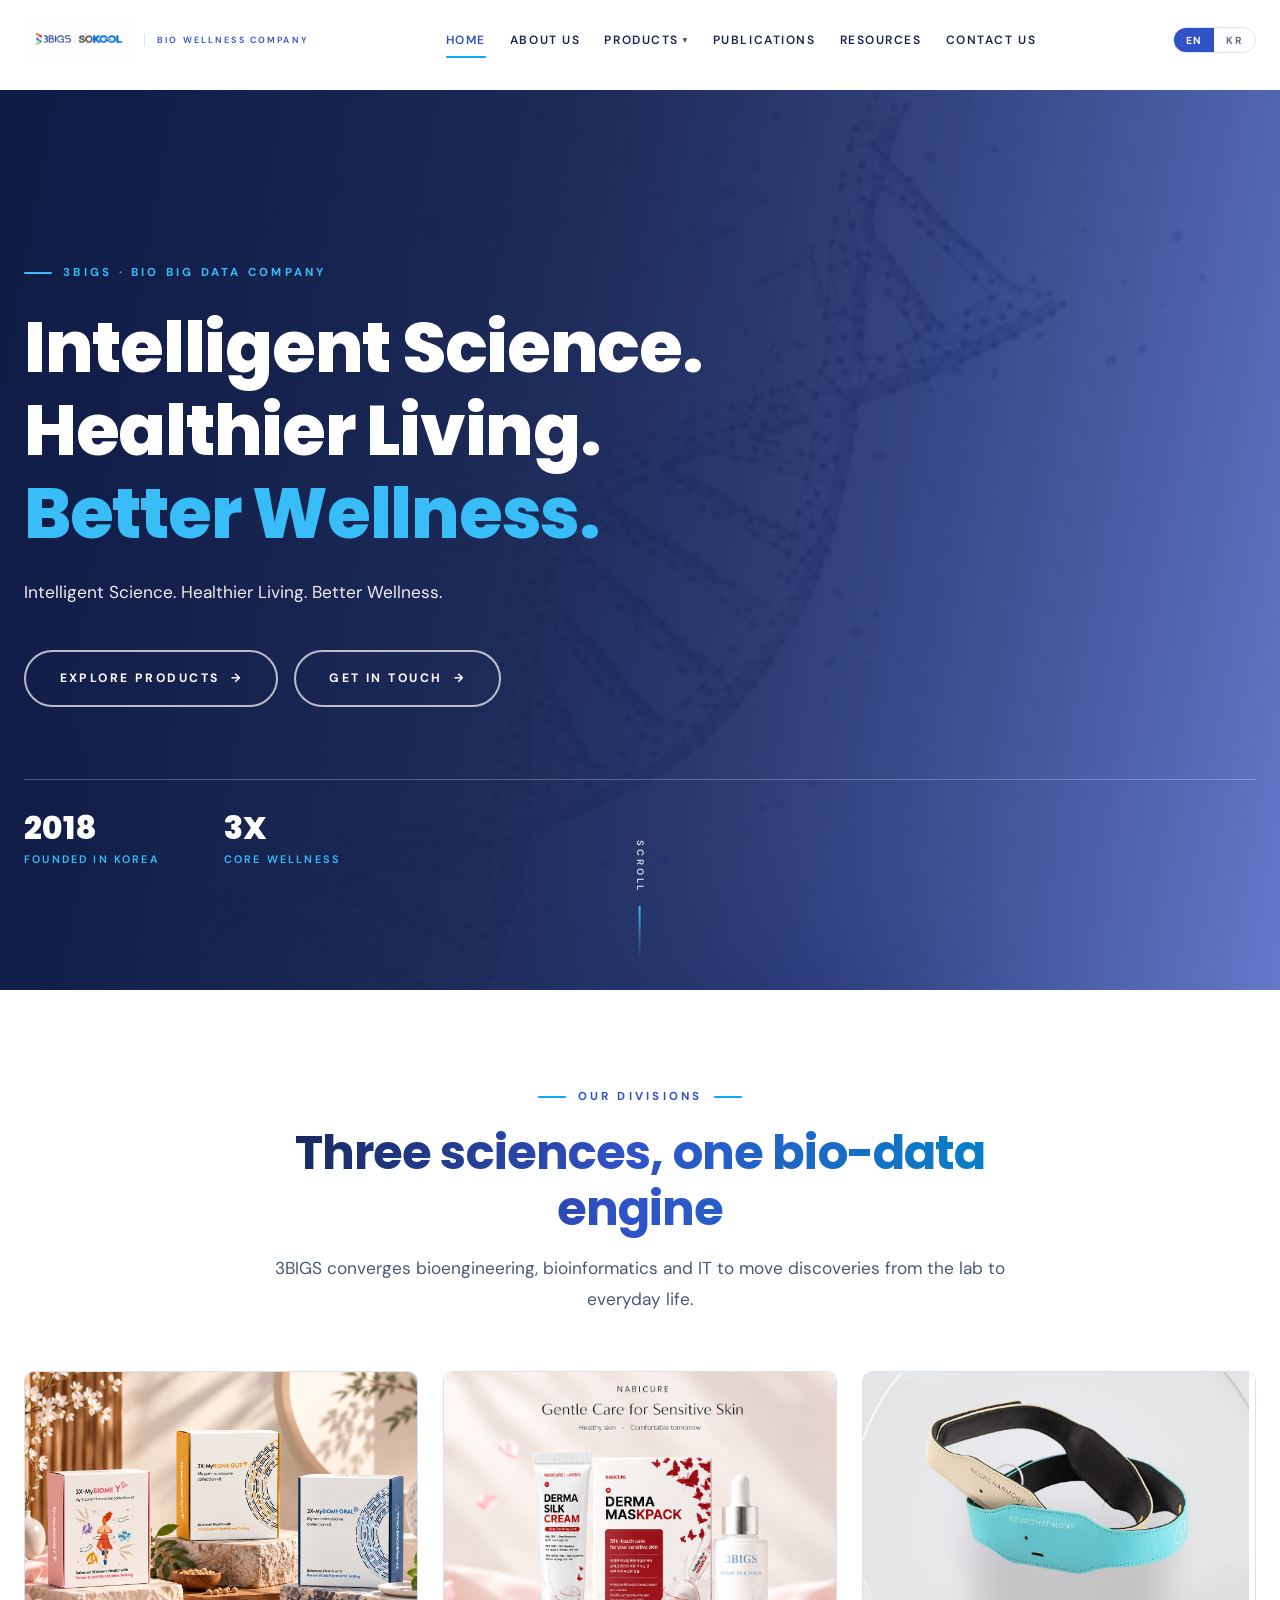
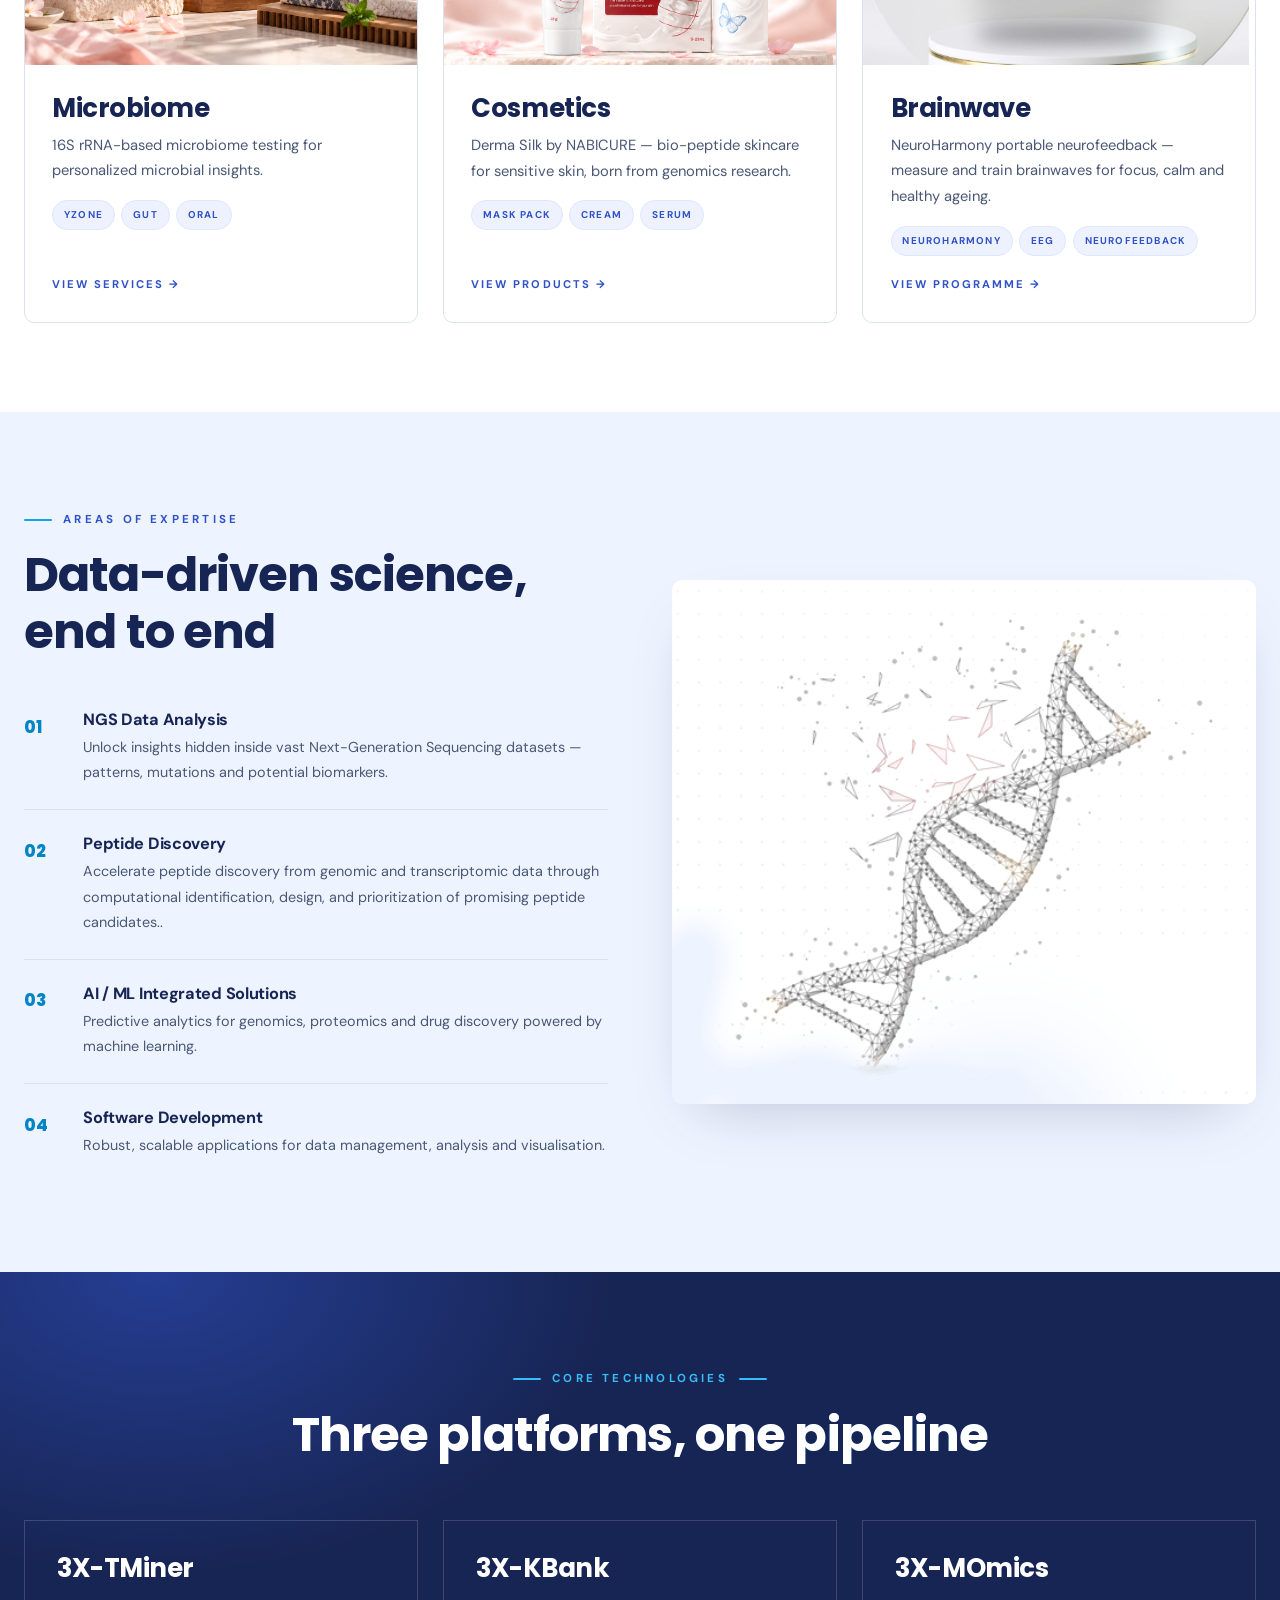
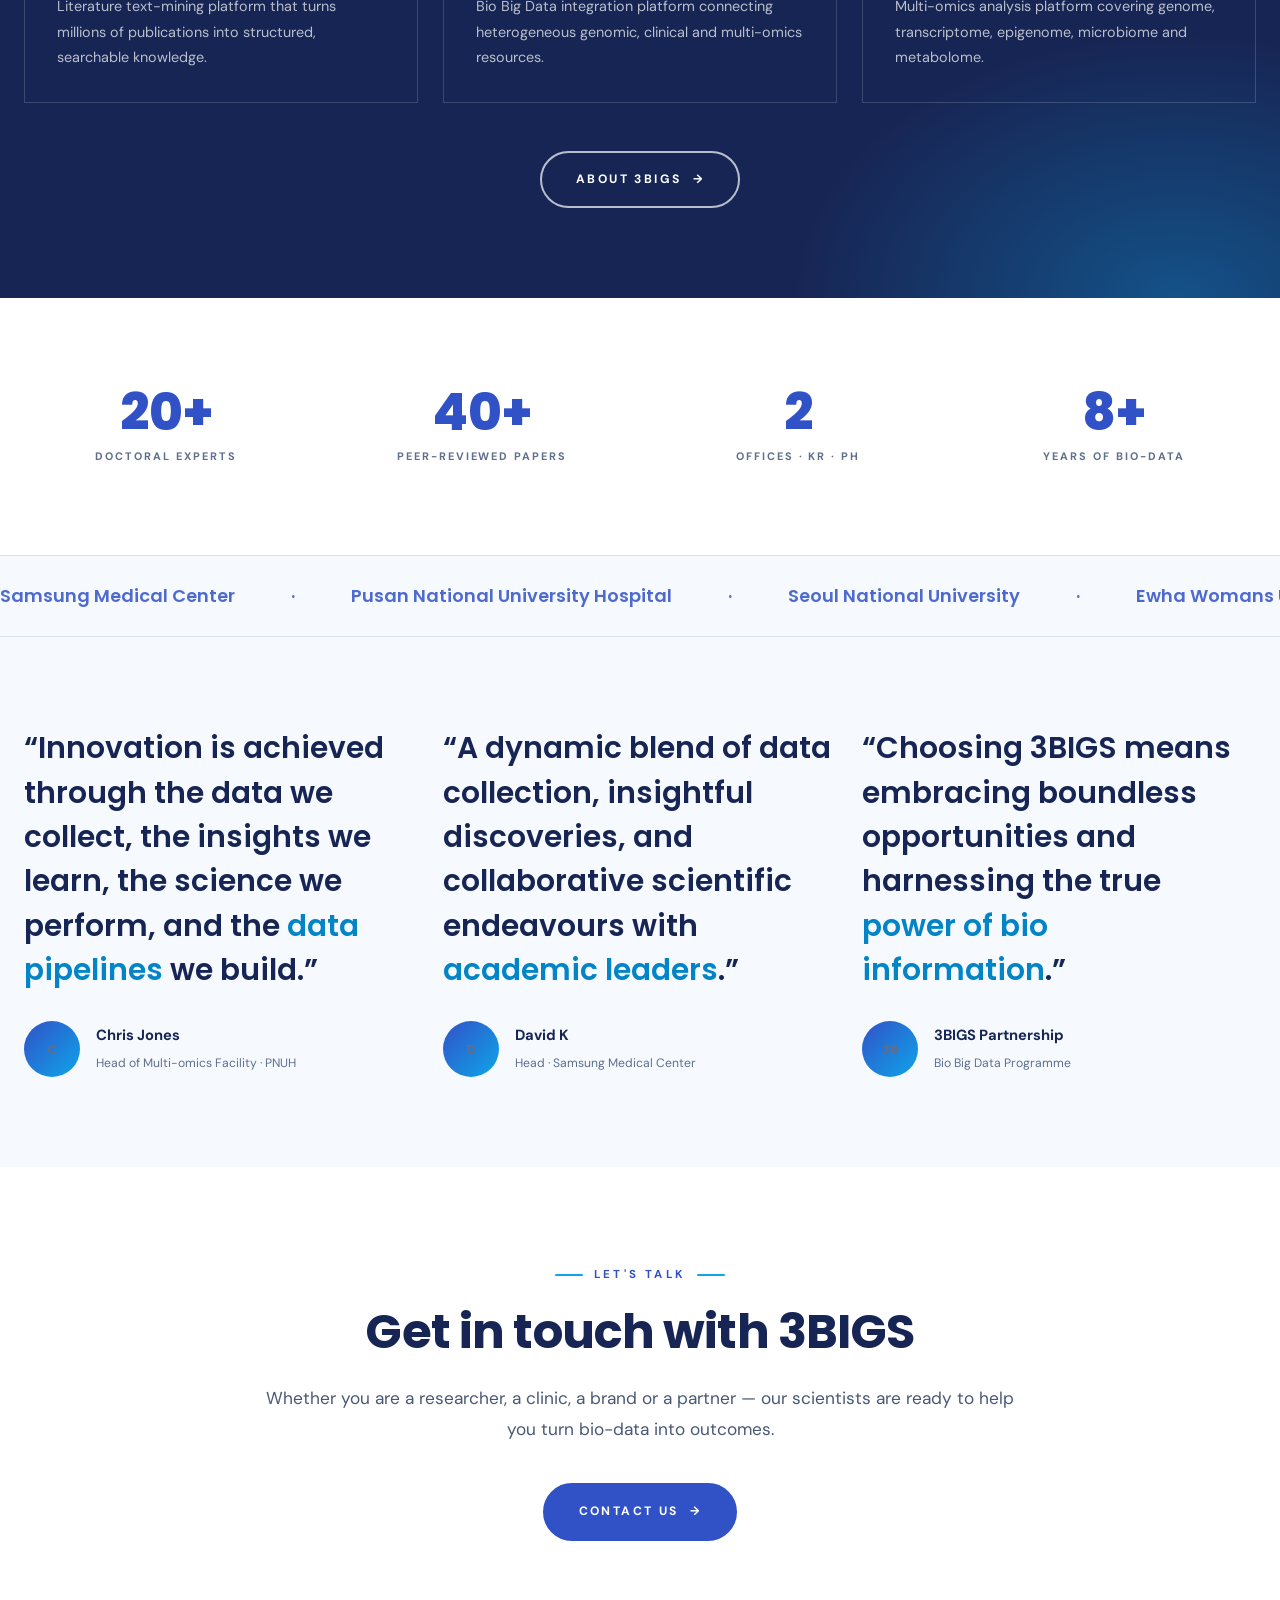
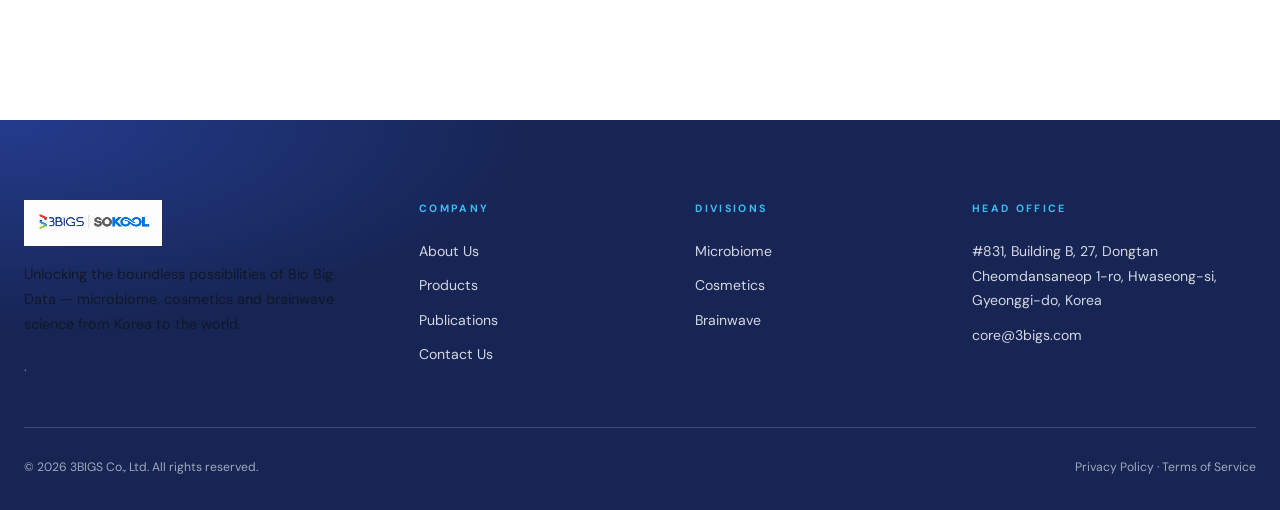
==== index.html @ 2038436e "Add files via upload" ====
<!DOCTYPE html>
<html lang="en">
<head>
<meta charset="UTF-8" />
<meta name="viewport" content="width=device-width, initial-scale=1.0" />
<title>3BIGS | Bio Wellness </title>
<meta name="description" content="3BIGS — Better Wellness." />
<style>
@import url('https://fonts.googleapis.com/css2?family=Poppins:wght@400;500;600;700;800&family=DM+Sans:wght@400;500;600;700&family=Noto+Sans+KR:wght@300;400;500;700&display=swap');

/* ============================================================
   3BIGS — bright theme
   Vivid blue / bright cyan / mint on white & ice-blue.
   Palette keeps the 3bigs.com brand hues but raises saturation,
   contrast and text weight so every tab reads clearly.
   ============================================================ */
:root{
  /* ---- core bright palette ---- */
  --blue:#3152C7;          /* primary vivid blue */
  --blue-2:#2440A8;        /* hover / pressed */
  --blue-3:#4C6FE8;        /* light blue */
  --cyan:#0EA5E9;          /* bright cyan accent (graphics, dark bg) */
  --cyan-2:#38BDF8;        /* light cyan (text on dark navy) */
  --cyan-text:#0284C7;     /* darker cyan for text on white (4.1:1) */
  --mint:#10B981;          /* bright mint (form CTA) */
  --mint-2:#059669;
  --navy:#172554;          /* deep navy — headings & dark bands */
  --navy-2:#0E1B45;
  --text:#111827;          /* body copy — near black, high contrast */
  --muted:#4A5875;         /* secondary copy */
  --muted-2:#5F6E8C;       /* tertiary copy (5.1:1 on white) */
  --tint:#EEF4FF;          /* light blue section */
  --tint-2:#F6FAFF;        /* lighter blue section */
  --tint-3:#E4EEFF;
  --line:#DBE2EF;
  --shadow:0 24px 60px -28px rgba(23,37,84,.28);
  --shadow-sm:0 10px 30px -18px rgba(23,37,84,.30);
  --radius:10px;
  --pill:999px;

  /* ---- aliases kept so every existing inline style still resolves ---- */
  --wine:var(--blue);
  --wine-2:var(--blue-2);
  --wine-deep:var(--navy);
  --blush:var(--tint);
  --blush-2:#D8E5FF;
  --cream:#FFFFFF;
  --sand:var(--tint-2);
  --ink:var(--navy);
  --ink-2:var(--muted);
  --ink-3:var(--muted-2);
  --accent:var(--cyan);
  --accent-2:var(--cyan-2);
  --gold:var(--cyan-2);

  --sans:'DM Sans','Noto Sans KR',system-ui,-apple-system,'Segoe UI',sans-serif;
  --serif:'Poppins','Noto Sans KR',system-ui,sans-serif;
  --maxw:1240px;
}

*{margin:0;padding:0;box-sizing:border-box}
html{scroll-behavior:smooth}
body{
  font-family:var(--sans);
  background:#fff;
  color:var(--text);
  line-height:1.75;
  font-weight:400;
  font-size:16px;
  -webkit-font-smoothing:antialiased;
  overflow-x:hidden;
}
img{max-width:100%;display:block}
a{color:inherit;text-decoration:none}
button,input,select,textarea{font-family:inherit;font-size:inherit;color:inherit}
::selection{background:var(--blue);color:#fff}

/* ---------- type ---------- */
h1,h2,h3,h4{font-family:var(--serif);font-weight:700;line-height:1.18;letter-spacing:-.018em;color:var(--navy)}
h1{font-size:clamp(2.4rem,5.6vw,4.4rem)}
h2{font-size:clamp(1.85rem,3.8vw,3rem)}
h3{font-size:clamp(1.22rem,2.1vw,1.62rem)}
h4{font-size:1.06rem}
p{color:var(--text)}
.eyebrow{
  font-family:var(--sans);font-size:.72rem;font-weight:700;
  letter-spacing:.28em;text-transform:uppercase;color:var(--blue);
  display:inline-flex;align-items:center;gap:.7rem;
}
.eyebrow::before{content:"";width:28px;height:2px;border-radius:2px;background:var(--cyan)}
.eyebrow.center::after{content:"";width:28px;height:2px;border-radius:2px;background:var(--cyan)}
.kr{font-family:var(--sans);font-weight:400;letter-spacing:.1em}
.lead{font-size:1.08rem;color:var(--muted);max-width:64ch;line-height:1.8}
.muted{color:var(--muted-2);font-size:.86rem}

/* ---------- layout ---------- */
.wrap{width:min(100% - 3rem,var(--maxw));margin-inline:auto}
section{padding:clamp(4rem,7vw,7rem) 0}
.section-head{max-width:760px;margin-bottom:3.5rem}
.section-head.center{margin-inline:auto;text-align:center}
.section-head h2{margin:1.1rem 0 .9rem}
.grid{display:grid;gap:1.6rem}
.g-2{grid-template-columns:repeat(2,1fr)}
.g-3{grid-template-columns:repeat(3,1fr)}
.g-4{grid-template-columns:repeat(4,1fr)}
.tint{background:var(--tint)}
.tint-2{background:var(--tint-2)}
.dark{background:var(--navy);color:#fff;position:relative;overflow:hidden}
.dark::before{
  content:"";position:absolute;inset:0;pointer-events:none;
  background:
    radial-gradient(60% 80% at 12% 0%,rgba(49,82,199,.55),transparent 60%),
    radial-gradient(50% 70% at 92% 100%,rgba(14,165,233,.35),transparent 60%);
}
.dark > .wrap{position:relative;z-index:1}
.dark h2,.dark h3,.dark h4{color:#fff}
.dark .eyebrow{color:var(--cyan-2)}
.dark .eyebrow::before,.dark .eyebrow::after{background:var(--cyan-2)}
.dark .lead{color:rgba(255,255,255,.86)}
.dark p{color:rgba(255,255,255,.86)}

/* ---------- buttons ---------- */
.btn{
  display:inline-flex;align-items:center;gap:.7rem;
  padding:1rem 2.1rem;border:2px solid var(--blue);background:#fff;
  color:var(--blue);font-size:.76rem;letter-spacing:.2em;text-transform:uppercase;
  font-weight:700;cursor:pointer;transition:.28s ease;border-radius:var(--pill);
}
.btn:hover{background:var(--blue);color:#fff;transform:translateY(-2px);box-shadow:0 14px 30px -14px rgba(49,82,199,.6)}
.btn.solid{background:var(--blue);color:#fff}
.btn.solid:hover{background:var(--blue-2);border-color:var(--blue-2)}
.btn.ghost{border-color:rgba(255,255,255,.7);background:transparent;color:#fff}
.btn.ghost:hover{background:#fff;color:var(--blue);border-color:#fff}
.btn-ghost{border-color:var(--line);background:#fff;color:var(--blue)}
.btn-ghost:hover{background:var(--tint);border-color:var(--blue);color:var(--blue)}
.btn .arw{transition:transform .28s}
.btn:hover .arw{transform:translateX(4px)}

/* ---------- header ---------- */
header{
  position:fixed;inset:0 0 auto 0;z-index:900;
  background:rgba(255,255,255,.9);backdrop-filter:blur(14px);
  border-bottom:1px solid transparent;transition:.35s;
}
header.scrolled{background:rgba(255,255,255,.98);border-bottom-color:var(--line);box-shadow:0 12px 30px -24px rgba(23,37,84,.45)}
.nav{display:flex;align-items:center;justify-content:space-between;height:80px;gap:1.5rem}
.brand{display:flex;align-items:center;gap:.75rem}
.brand img{height:36px;width:auto;display:block}
.brand .brand-txt{
  font-family:var(--sans);font-size:.56rem;font-weight:600;letter-spacing:.24em;
  text-transform:uppercase;color:var(--blue);border-left:1px solid var(--line);
  padding-left:.75rem;line-height:1.35;
}
.brand .mark,.brand small{display:none}
nav.links{display:flex;align-items:center;gap:1.5rem}
nav.links a{
  font-size:.75rem;font-weight:600;letter-spacing:.13em;text-transform:uppercase;
  color:var(--navy);padding:.45rem 0;position:relative;white-space:nowrap;transition:color .25s;
}
nav.links a::after{content:"";position:absolute;left:0;right:100%;bottom:0;height:2px;border-radius:2px;background:var(--cyan);transition:right .3s}
nav.links a:hover,nav.links a.active{color:var(--blue)}
nav.links a:hover::after,nav.links a.active::after{right:0}
.nav-tools{display:flex;align-items:center;gap:1rem}
.lang{display:flex;border:1px solid var(--line);border-radius:var(--pill);overflow:hidden;background:#fff}
.lang button{
  border:0;background:transparent;padding:.34rem .74rem;font-size:.64rem;font-weight:700;
  letter-spacing:.14em;cursor:pointer;color:var(--muted-2);transition:.25s;
}
.lang button.on{background:var(--blue);color:#fff}
.burger{display:none;width:44px;height:44px;border:1px solid var(--line);background:#fff;cursor:pointer;position:relative;border-radius:50%}
.burger span{position:absolute;left:11px;right:11px;height:2px;border-radius:2px;background:var(--blue);transition:.3s}
.burger span:nth-child(1){top:16px}
.burger span:nth-child(2){top:21px}
.burger span:nth-child(3){top:26px}
.burger.open span:nth-child(1){transform:translateY(5px) rotate(45deg)}
.burger.open span:nth-child(2){opacity:0}
.burger.open span:nth-child(3){transform:translateY(-5px) rotate(-45deg)}

/* ---------- pages ---------- */
.page{display:none}
.page.active{display:block;animation:pageIn .5s ease both}
@keyframes pageIn{from{opacity:0;transform:translateY(14px)}to{opacity:1;transform:none}}

/* ---------- hero ---------- */
.hero{position:relative;min-height:100svh;display:flex;align-items:center;padding:9rem 0 6rem;overflow:hidden;background:var(--navy)}
.hero-bg{position:absolute;inset:0}
.hero-bg img{width:100%;height:100%;object-fit:cover;object-position:50% 45%;opacity:.75;transform:scale(1.04)}
.hero-bg::after{
  content:"";position:absolute;inset:0;
  background:linear-gradient(100deg,rgba(14,27,69,.95) 0%,rgba(23,37,84,.82) 40%,rgba(49,82,199,.42) 100%);
}
.hero .wrap{position:relative;z-index:2;color:#fff}
.hero h1{max-width:16ch;margin:1.4rem 0;color:#fff;font-weight:800}
.hero h1 em{font-style:normal;color:var(--cyan-2)}
.hero .lead{color:rgba(255,255,255,.92);max-width:56ch}
.hero .eyebrow{color:var(--cyan-2)}
.hero .eyebrow::before{background:var(--cyan-2)}
.hero-cta{display:flex;flex-wrap:wrap;gap:1rem;margin-top:2.6rem}
.hero-meta{
  position:relative;z-index:2;margin-top:4.5rem;display:flex;flex-wrap:wrap;gap:2.5rem 4rem;
  border-top:1px solid rgba(255,255,255,.25);padding-top:2rem;color:#fff;
}
.hero-meta div b{display:block;font-family:var(--serif);font-size:2rem;font-weight:800;line-height:1;color:#fff}
.hero-meta div span{font-size:.68rem;font-weight:600;letter-spacing:.2em;text-transform:uppercase;color:var(--cyan-2)}
.scroll-hint{
  position:absolute;bottom:2rem;left:50%;transform:translateX(-50%);z-index:2;
  font-size:.6rem;font-weight:700;letter-spacing:.3em;color:rgba(255,255,255,.75);text-transform:uppercase;
  writing-mode:vertical-rl;display:flex;align-items:center;gap:.8rem;
}
.scroll-hint::after{content:"";width:2px;height:52px;border-radius:2px;background:linear-gradient(var(--cyan-2),transparent);animation:sh 2.2s infinite}
@keyframes sh{0%,100%{opacity:.3}50%{opacity:1}}
.page-hero{
  position:relative;padding:11rem 0 4.5rem;
  background:linear-gradient(135deg,var(--tint) 0%,#fff 100%);
  border-bottom:1px solid var(--line);overflow:hidden;
}
.page-hero::after{
  content:"";position:absolute;right:-90px;top:-70px;width:380px;height:380px;border-radius:50%;
  border:2px solid var(--tint-3);
}
.page-hero .lead{margin-top:1.2rem}
.crumb{font-size:.66rem;font-weight:600;letter-spacing:.2em;text-transform:uppercase;color:var(--muted-2);margin-top:1.6rem}
.crumb a:hover{color:var(--blue)}

/* ---------- cards ---------- */
.card{
  background:#fff;border:1px solid var(--line);border-radius:var(--radius);
  overflow:hidden;transition:.35s ease;display:flex;flex-direction:column;
}
.card:hover{transform:translateY(-6px);box-shadow:var(--shadow);border-color:var(--blue-3)}
.card .thumb{aspect-ratio:4/3;overflow:hidden;background:var(--tint-2)}
.card .thumb img{width:100%;height:100%;object-fit:cover;transition:transform .7s}
.card:hover .thumb img{transform:scale(1.05)}
.card .body{padding:1.7rem;flex:1;display:flex;flex-direction:column}
.card h3{margin-bottom:.6rem;color:var(--navy)}
.card p{font-size:.92rem;color:var(--muted)}
.card .more{margin-top:auto;padding-top:1.2rem;font-size:.7rem;font-weight:700;letter-spacing:.18em;text-transform:uppercase;color:var(--blue)}
.tags{display:flex;flex-wrap:wrap;gap:.4rem;margin-top:1rem}
.tag{
  font-size:.62rem;font-weight:700;letter-spacing:.12em;text-transform:uppercase;
  color:var(--blue);background:#EEF2FF;padding:.32rem .68rem;border-radius:var(--pill);
  border:1px solid #DFE6FF;
}

/* ---------- feature list ---------- */
.feat{display:flex;gap:1.1rem;padding:1.5rem 0;border-bottom:1px solid var(--line)}
.feat:last-child{border-bottom:0}
.feat .n{font-family:var(--serif);font-weight:800;font-size:1.05rem;color:var(--cyan-text);min-width:2.6rem;padding-top:.15rem}
.feat h4{font-size:1.02rem;margin-bottom:.35rem;font-family:var(--sans);font-weight:700;color:var(--navy)}
.feat p{font-size:.9rem;color:var(--muted)}
.dark .feat{border-color:rgba(255,255,255,.2)}
.dark .feat .n{color:var(--cyan-2)}
.dark .feat p{color:rgba(255,255,255,.86)}

/* ---------- split ---------- */
.split{display:grid;grid-template-columns:1fr 1fr;gap:clamp(2rem,5vw,4.5rem);align-items:center}
.split.rev .s-media{order:2}
.s-media{position:relative}
.s-media img{width:100%;border-radius:var(--radius);box-shadow:var(--shadow)}
.s-media::before{content:"";position:absolute;inset:18px -18px -18px 18px;border:2px solid var(--tint-3);border-radius:var(--radius);z-index:-1}

/* ---------- specs / table ---------- */
.spec{width:100%;border-collapse:collapse;font-size:.9rem}
.spec th,.spec td{text-align:left;padding:.95rem 1.1rem;border-bottom:1px solid var(--line)}
.spec th{
  font-weight:700;color:var(--blue);width:34%;background:var(--tint);
  font-size:.72rem;letter-spacing:.1em;text-transform:uppercase;
}
.spec td{color:var(--text)}
.spec tr:last-child td,.spec tr:last-child th{border-bottom:0}

/* ---------- process ---------- */
.steps{counter-reset:s;display:grid;gap:1.4rem}
.step{background:#fff;border:1px solid var(--line);padding:1.6rem;position:relative;border-radius:var(--radius)}
.step::before{
  counter-increment:s;content:"0" counter(s);
  font-family:var(--serif);font-weight:800;font-size:1.5rem;color:var(--cyan-text);display:block;margin-bottom:.5rem;
}
.step h3,.step h4{font-size:1rem;font-weight:700;margin-bottom:.35rem;color:var(--navy)}
.step p{font-size:.88rem;color:var(--muted)}

/* ---------- accordion ---------- */
.acc{border-top:1px solid var(--line)}
.acc details{border-bottom:1px solid var(--line)}
.acc summary{
  list-style:none;cursor:pointer;padding:1.25rem .2rem;display:flex;justify-content:space-between;
  align-items:center;gap:1rem;font-size:.96rem;font-weight:600;color:var(--navy);transition:.25s;
}
.acc summary::-webkit-details-marker{display:none}
.acc summary:hover{color:var(--blue)}
.acc summary::after{content:"+";font-family:var(--serif);font-size:1.5rem;font-weight:700;color:var(--cyan-text);transition:.25s}
.acc details[open] summary::after{content:"–"}
.acc .acc-body{padding:0 .2rem 1.4rem;font-size:.91rem;color:var(--muted);max-width:78ch}

/* ---------- filter tabs ---------- */
.filters{display:flex;flex-wrap:wrap;gap:.6rem;margin-bottom:2.5rem}
.filters button{
  border:1px solid var(--line);background:#fff;padding:.55rem 1.25rem;border-radius:var(--pill);
  font-size:.68rem;font-weight:700;letter-spacing:.14em;text-transform:uppercase;cursor:pointer;
  transition:.25s;color:var(--muted);
}
.filters button:hover{border-color:var(--blue);color:var(--blue);background:var(--tint)}
.filters button.on{background:var(--blue);border-color:var(--blue);color:#fff}
.hide{display:none !important}

/* ---------- publications ---------- */
.pub{border-top:1px solid var(--line);padding:1.8rem 0;display:grid;grid-template-columns:200px 1fr;gap:2rem;transition:.25s}
.pub:last-child{border-bottom:1px solid var(--line)}
.pub:hover{background:var(--tint-2)}
.pub .jp{font-size:.72rem;font-weight:700;letter-spacing:.12em;text-transform:uppercase;color:var(--blue)}
.pub .jp span{display:block;color:var(--muted-2);letter-spacing:.04em;margin-top:.4rem;font-weight:500;text-transform:none}
.pub h4{font-family:var(--serif);font-weight:600;font-size:1.2rem;line-height:1.45;margin-bottom:.5rem;color:var(--navy)}
.pub .au{font-size:.86rem;color:var(--muted)}
.pub .doi{font-size:.74rem;color:var(--muted-2);margin-top:.5rem;letter-spacing:.02em}
.pub-list{display:block}
#pub-list .pub[hidden]{display:none !important}
.pub-panel[hidden]{display:none}
.patent-link{
  display:inline-flex;align-items:center;gap:.35rem;margin-top:.35rem;
  color:var(--blue);font-size:.8rem;font-weight:700;text-decoration:none;
}
.patent-link:hover{text-decoration:underline;color:var(--blue-2)}
.pub-empty{
  padding:3rem 1rem;text-align:center;color:var(--muted-2);
  border-bottom:1px solid var(--line);font-size:.95rem;
}
.pub-count{
  display:inline-flex;align-items:center;justify-content:center;
  min-width:1.5rem;height:1.5rem;margin-left:.4rem;padding:0 .4rem;
  border-radius:var(--pill);background:#EEF2FF;color:var(--blue);
  font-size:.7rem;font-weight:700;vertical-align:middle;
}

/* ---------- contact ---------- */
.form{display:grid;gap:1.1rem}
.field{display:grid;gap:.4rem}
.field label{font-size:.68rem;font-weight:700;letter-spacing:.16em;text-transform:uppercase;color:var(--muted)}
.field input,.field select,.field textarea{
  border:1px solid var(--line);background:#fff;padding:.9rem 1rem;border-radius:8px;
  font-size:.94rem;transition:.22s;width:100%;color:var(--text);
}
.field input::placeholder,.field textarea::placeholder{color:#9AA6BC}
.field input:focus,.field select:focus,.field textarea:focus{
  outline:0;border-color:var(--mint);box-shadow:0 0 0 4px rgba(16,185,129,.16);
}
.field textarea{min-height:150px;resize:vertical}
.field.err input,.field.err textarea,.field.err select{border-color:#DC2626;background:#FEF2F2}
.msg{font-size:.8rem;font-weight:600;color:#DC2626;display:none}
.field.err .msg{display:block}
.note{
  font-size:.88rem;padding:1.05rem 1.15rem;border:1px solid #A7F3D0;background:#ECFDF5;
  border-radius:8px;display:none;color:#065F46;font-weight:500;
}
.note.show{display:block}
#contactForm .btn.solid{background:var(--mint);border-color:var(--mint)}
#contactForm .btn.solid:hover{background:var(--mint-2);border-color:var(--mint-2)}
.office{border:1px solid var(--line);background:#fff;padding:1.8rem;border-radius:var(--radius);transition:.3s}
.office:hover{box-shadow:var(--shadow);transform:translateY(-4px);border-color:var(--blue-3)}
.office h4{font-family:var(--serif);font-weight:700;font-size:1.3rem;margin-bottom:.2rem;color:var(--navy)}
.office .co{font-size:.66rem;font-weight:700;letter-spacing:.2em;text-transform:uppercase;color:var(--blue);margin-bottom:1rem}
.office p{font-size:.9rem;color:var(--muted)}
.office a{color:var(--blue);font-weight:600;border-bottom:1px solid var(--tint-3);transition:.25s}
.office a:hover{color:var(--blue-2);border-color:var(--blue)}

/* ---------- stats ---------- */
.stats{display:grid;grid-template-columns:repeat(4,1fr);gap:2rem;text-align:center}
.stat b{
  font-family:var(--serif);font-weight:800;font-size:clamp(2.2rem,4vw,3.2rem);
  display:block;line-height:1;color:var(--blue);
}
.stat span{display:block;margin-top:.5rem;font-size:.68rem;font-weight:700;letter-spacing:.18em;text-transform:uppercase;color:var(--muted-2)}

/* ---------- marquee ---------- */
.marquee{overflow:hidden;border-top:1px solid var(--line);border-bottom:1px solid var(--line);padding:1.5rem 0;background:var(--tint-2)}
.marquee .track{display:flex;gap:3.5rem;width:max-content;animation:slide 34s linear infinite}
.marquee span{font-family:var(--serif);font-weight:600;font-size:1.12rem;color:var(--blue);white-space:nowrap;opacity:.85}
@keyframes slide{to{transform:translateX(-50%)}}

/* ---------- quote ---------- */
.quote{font-family:var(--serif);font-weight:600;font-size:clamp(1.25rem,2.4vw,1.85rem);line-height:1.5;color:var(--navy);max-width:34ch}
.quote em{color:var(--cyan-text);font-style:normal}
.avatar{
  width:56px;height:56px;border-radius:50%;background:linear-gradient(135deg,var(--blue),var(--cyan));
  display:grid;place-items:center;font-family:var(--serif);font-weight:700;color:#fff;font-size:1.15rem;
  border:0;flex:0 0 auto;
}
.person{display:flex;gap:1rem;align-items:center;margin-top:1.8rem}
.person b{display:block;font-weight:700;font-size:.92rem;color:var(--navy)}
.person span{font-size:.76rem;color:var(--muted-2)}
.dark .person b{color:#fff}
.dark .person span{color:rgba(255,255,255,.75)}

/* ---------- footer ---------- */
footer{background:var(--navy);color:rgba(255,255,255,.82);padding:5rem 0 2rem;font-size:.9rem;position:relative;overflow:hidden}
footer::before{
  content:"";position:absolute;inset:0;pointer-events:none;
  background:radial-gradient(70% 90% at 0% 0%,rgba(49,82,199,.5),transparent 60%);
}
footer .wrap{position:relative;z-index:1}
footer h5{font-size:.66rem;font-weight:700;letter-spacing:.22em;text-transform:uppercase;color:var(--cyan-2);margin-bottom:1.3rem}
footer a{transition:.25s}
footer a:hover{color:#fff}
.f-grid{display:grid;grid-template-columns:1.5fr 1fr 1fr 1.2fr;gap:2.5rem;padding-bottom:3rem;border-bottom:1px solid rgba(255,255,255,.18)}
.f-brand{margin-bottom:1rem}
.f-brand img{height:46px;width:auto;display:block}
.f-list{display:grid;gap:.6rem;font-size:.88rem}
.f-bottom{display:flex;justify-content:space-between;gap:1rem;flex-wrap:wrap;padding-top:1.8rem;font-size:.76rem;color:rgba(255,255,255,.6)}
.up{
  position:fixed;right:1.5rem;bottom:1.5rem;width:48px;height:48px;border-radius:50%;
  border:0;background:var(--blue);color:#fff;cursor:pointer;display:grid;place-items:center;
  opacity:0;pointer-events:none;transition:.35s;z-index:800;box-shadow:0 12px 30px -12px rgba(49,82,199,.8);
  font-size:1.05rem;font-weight:700;
}
.up.show{opacity:1;pointer-events:auto}
.up:hover{background:var(--blue-2);transform:translateY(-3px)}

/* ---------- reveal ---------- */
.rv{opacity:0;transform:translateY(26px);transition:opacity .75s cubic-bezier(.22,.85,.3,1),transform .75s cubic-bezier(.22,.85,.3,1)}
.rv.in{opacity:1;transform:none}
@media(prefers-reduced-motion:reduce){
  .rv{opacity:1;transform:none;transition:none}
  .marquee .track{animation:none}
}

/* ---------- bright section headings (gradient where supported) ---------- */
.section-head h2{color:var(--blue)}
@supports ((-webkit-background-clip:text) or (background-clip:text)){
  .section-head h2{
    background:linear-gradient(94deg,var(--navy) 0%,var(--blue) 48%,var(--cyan-text) 100%);
    -webkit-background-clip:text;background-clip:text;color:transparent;
  }
}

/* ---------- responsive ---------- */
@media(max-width:1080px){
  nav.links{
    position:fixed;inset:80px 0 auto 0;background:#fff;flex-direction:column;
    align-items:flex-start;gap:0;padding:1rem 1.5rem 2rem;border-bottom:1px solid var(--line);
    transform:translateY(-140%);transition:.4s cubic-bezier(.22,.85,.3,1);
    max-height:calc(100svh - 80px);overflow:auto;box-shadow:var(--shadow);
  }
  nav.links.open{transform:none}
  nav.links a{width:100%;padding:1rem 0;border-bottom:1px solid var(--line);font-size:.82rem}
  .burger{display:block}
  .g-4{grid-template-columns:repeat(2,1fr)}
  .g-3{grid-template-columns:repeat(2,1fr)}
  .f-grid{grid-template-columns:1fr 1fr}
}
@media(max-width:760px){
  .wrap{width:min(100% - 2.2rem,var(--maxw))}
  .g-2,.g-3,.g-4,.stats{grid-template-columns:1fr}
  .split{grid-template-columns:1fr}
  .split.rev .s-media{order:0}
  .s-media::before{display:none}
  .pub{grid-template-columns:1fr;gap:.8rem}
  .hero{min-height:auto;padding:8rem 0 5rem}
  .hero-meta{gap:1.6rem 2.2rem}
  .stats{gap:1.8rem}
  .f-grid{grid-template-columns:1fr}
  h1{font-size:clamp(2rem,8vw,2.6rem)}
}

</style>
<style>.pub-tabs{
    display:flex; gap:2.2rem; align-items:center; flex-wrap:wrap;
    border-bottom:1px solid var(--line, #dbe2ef);
    margin-bottom:0;
  }
  .pub-tab{
    appearance:none; border:0; background:transparent; cursor:pointer;
    padding:1.15rem .15rem 1rem; color:var(--text, #111827);
    font:inherit; font-weight:600; position:relative;
    transition:color .2s ease;
  }
  .pub-tab::after{
    content:""; position:absolute; left:0; right:0; bottom:-1px; height:2px;
    background:transparent; border-radius:2px;
  }
  .pub-tab:hover,.pub-tab.active{color:var(--navy, #172554)}
  .pub-tab.active::after{background:var(--blue, #3152c7)}
  .pub-count{
    display:inline-flex; align-items:center; justify-content:center;
    min-width:1.45rem; height:1.45rem; margin-left:.4rem; padding:0 .35rem;
    border-radius:999px; background:#eef2ff; color:#3152c7;
    font-size:.7rem; font-weight:700; vertical-align:middle;
  }
  .pub-panel[hidden]{display:none}
  #pub-list .pub[hidden]{display:none !important}
  .pub-empty{
    padding:3rem 1rem; text-align:center; color:#718096;
    border-bottom:1px solid var(--line, #dbe2ef);
  }
  .patent-link{
    display:inline-flex; align-items:center; gap:.35rem; margin-top:.2rem;
    color:#3152c7; font-size:.78rem; font-weight:600; text-decoration:none;
  }
  .patent-link:hover{text-decoration:underline}
  .pub .jp small{
    display:block; margin-top:.5rem; color:#3152c7; font-size:.66rem;
    letter-spacing:.12em; text-transform:uppercase; font-weight:700;
  }
  @media(max-width:700px){
    .pub-tabs{gap:1.1rem}
    .pub-tab{font-size:.9rem}
  }</style>

<style>
/* anchor offset so section links clear the fixed header */
section[id],[id^="documents-"]{scroll-margin-top:96px}

/* ============================================================
   Document library  (brochures · flyers · demo reports)
   ============================================================ */
.doc-grid{display:grid;grid-template-columns:repeat(auto-fill,minmax(248px,1fr));gap:1.6rem}
.doc-card{background:#fff;border:1px solid var(--line);border-radius:14px;overflow:hidden;display:flex;flex-direction:column;transition:.35s ease}
.doc-card:hover{transform:translateY(-6px);box-shadow:var(--shadow);border-color:var(--blue-3)}
.doc-cover{position:relative;aspect-ratio:72/104;background:var(--tint-2);overflow:hidden}
.doc-cover img{width:100%;height:100%;object-fit:cover;object-position:top center;transition:transform .6s ease}
.doc-card:hover .doc-cover img{transform:scale(1.035)}
.doc-type{position:absolute;top:.7rem;left:.7rem;font-size:.56rem;font-weight:700;letter-spacing:.12em;text-transform:uppercase;background:rgba(23,37,84,.88);color:#fff;padding:.32rem .62rem;border-radius:999px}
.doc-lang{position:absolute;top:.7rem;right:.7rem;font-size:.56rem;font-weight:700;letter-spacing:.1em;background:rgba(255,255,255,.94);color:var(--navy);padding:.32rem .55rem;border-radius:999px;border:1px solid var(--line)}
.doc-body{padding:1.25rem 1.35rem 1.4rem;display:flex;flex-direction:column;gap:.55rem;flex:1}
.doc-body h3{font-size:1rem;line-height:1.35;font-family:var(--sans);font-weight:700;color:var(--navy)}
.doc-body p{font-size:.84rem;color:var(--muted);line-height:1.6;margin:0}
.doc-meta{display:flex;flex-wrap:wrap;gap:.3rem .9rem;font-size:.68rem;color:var(--muted-2);font-weight:600;letter-spacing:.04em}
.doc-actions{margin-top:auto;padding-top:.95rem;display:flex;gap:.55rem;flex-wrap:wrap}
.doc-btn{display:inline-flex;align-items:center;justify-content:center;gap:.4rem;padding:.62rem 1.05rem;border-radius:999px;font-size:.66rem;font-weight:700;letter-spacing:.1em;text-transform:uppercase;cursor:pointer;transition:.25s;border:1.5px solid var(--line);background:#fff;color:var(--navy);text-decoration:none}
.doc-btn.primary{background:var(--blue);border-color:var(--blue);color:#fff}
.doc-btn.primary:hover{background:var(--blue-2);border-color:var(--blue-2);transform:translateY(-1px)}
.doc-btn.ghost:hover{border-color:var(--blue);color:var(--blue);background:var(--tint-2)}
.doc-card.hide{display:none !important}

/* resource filters */
.res-filters{display:flex;flex-direction:column;gap:1rem;margin-bottom:2.4rem}
.res-group{display:flex;flex-wrap:wrap;gap:.55rem;align-items:center}
.res-label{font-size:.62rem;font-weight:700;letter-spacing:.18em;text-transform:uppercase;color:var(--muted-2);margin-right:.35rem}
.res-tab{border:1px solid var(--line);background:#fff;padding:.5rem 1.05rem;border-radius:999px;font-size:.66rem;font-weight:700;letter-spacing:.12em;text-transform:uppercase;cursor:pointer;transition:.25s;color:var(--muted)}
.res-tab:hover{border-color:var(--blue);color:var(--blue);background:var(--tint-2)}
.res-tab.on{background:var(--blue);border-color:var(--blue);color:#fff}
.res-empty{padding:3rem 1rem;text-align:center;color:var(--muted-2)}

/* PDF viewer modal */
.pdf-modal{position:fixed;inset:0;z-index:1300;background:rgba(9,16,38,.86);-webkit-backdrop-filter:blur(6px);backdrop-filter:blur(6px);display:flex;align-items:center;justify-content:center;padding:clamp(.6rem,2.5vw,2rem);opacity:0;pointer-events:none;transition:opacity .28s ease}
.pdf-modal.open{opacity:1;pointer-events:auto}
.pdf-modal[hidden]{display:none}
.pdf-shell{width:min(1120px,96vw);height:min(92vh,940px);background:#fff;border-radius:14px;overflow:hidden;display:flex;flex-direction:column;box-shadow:0 40px 110px -30px rgba(0,0,0,.85)}
.pdf-bar{display:flex;align-items:center;gap:1rem;padding:.8rem 1rem;border-bottom:1px solid var(--line);background:#fff}
.pdf-title{font-weight:700;color:var(--navy);font-size:.95rem;flex:1;min-width:0;overflow:hidden;text-overflow:ellipsis;white-space:nowrap}
.pdf-tools{display:flex;align-items:center;gap:.5rem}
.pdf-tool{display:inline-flex;align-items:center;gap:.35rem;padding:.5rem .9rem;border-radius:999px;border:1px solid var(--line);background:#fff;color:var(--navy);font-size:.66rem;font-weight:700;letter-spacing:.08em;text-transform:uppercase;cursor:pointer;text-decoration:none;transition:.22s;white-space:nowrap}
.pdf-tool:hover{border-color:var(--blue);color:var(--blue)}
.pdf-tool.close{background:var(--navy);border-color:var(--navy);color:#fff;font-size:1.15rem;line-height:1;padding:.34rem .78rem}
.pdf-tool.close:hover{background:#000;border-color:#000;color:#fff}
.pdf-view{position:relative;flex:1;background:#525659}
.pdf-view iframe{width:100%;height:100%;border:0;display:block}
.pdf-fallback{position:absolute;inset:0;display:none;flex-direction:column;align-items:center;justify-content:center;gap:1rem;color:#fff;text-align:center;padding:2rem}
.pdf-view.error .pdf-fallback{display:flex}
.pdf-view.error iframe{display:none}
body.pdf-open{overflow:hidden}
@media(max-width:720px){
  .pdf-bar{flex-wrap:wrap;gap:.6rem}
  .pdf-title{flex-basis:100%}
  .pdf-shell{height:94vh}
}
</style>
<style>
/* ===== Products dropdown (Microbiome / Cosmetics / Brainwave) ===== */
.nav-drop{position:relative;display:inline-flex;align-items:center;gap:.12rem}
.nav-caret{background:none;border:0;padding:.2rem .1rem;margin:0;cursor:pointer;color:inherit;font-size:.6rem;line-height:1;opacity:.75;transition:opacity .2s}
.nav-caret:hover{opacity:1}
.nav-menu{position:absolute;top:calc(100% + 14px);left:50%;transform:translateX(-50%) translateY(6px);min-width:212px;background:#fff;border:1px solid var(--line,#DBE2EF);border-radius:12px;box-shadow:0 24px 60px -28px rgba(23,37,84,.35);padding:.45rem;opacity:0;visibility:hidden;transition:opacity .2s ease,transform .2s ease,visibility .2s;z-index:90}
.nav-menu a{display:block;padding:.62rem .85rem;border-radius:8px;font-size:.72rem;font-weight:600;letter-spacing:.12em;text-transform:uppercase;color:var(--muted,#4A5875);white-space:nowrap}
.nav-menu a:hover,.nav-menu a.active{background:#EEF4FF;color:var(--blue,#3152C7)}
.nav-drop:hover .nav-menu,.nav-drop.open .nav-menu{opacity:1;visibility:visible;transform:translateX(-50%) translateY(0)}
.nav-drop.active > a{color:var(--blue,#3152C7)}
@media(max-width:1080px){
  .nav-drop{display:flex;flex-wrap:wrap;width:100%;gap:0}
  .nav-menu{position:static;left:auto;transform:none;opacity:1;visibility:visible;display:none;box-shadow:none;border:0;border-radius:0;padding:.1rem 0 .4rem 1.1rem;min-width:0;width:100%;background:transparent}
  .nav-drop.open .nav-menu{display:block}
  .nav-menu a{text-transform:none;letter-spacing:.03em;font-size:.92rem;padding:.5rem .6rem}
}
@media(min-width:1081px){ nav.links{overflow:visible} }
</style>
</head>
<body>
<header id="hdr">
  <div class="wrap nav">
    <a href="#home" class="brand" aria-label="3BIGS home">
      <img src="img/logo.png" alt="3BIGS" />
      <span class="brand-txt">Bio Wellness Company</span>
    </a>

    <nav class="links" id="navLinks">
      <a href="#home" data-en="Home" data-kr="홈">Home</a>
      <a href="#about" data-en="About Us" data-kr="회사소개">About Us</a>
      <div class="nav-drop"><a href="#products" data-en="Products" data-kr="제품">Products</a><button type="button" class="nav-caret" aria-label="Toggle product menu" aria-expanded="false">&#9662;</button><div class="nav-menu">
<a href="#microbiome" data-en="Microbiome" data-kr="마이크로바이옴">Microbiome</a>
<a href="#cosmetics" data-en="Cosmetics" data-kr="화장품">Cosmetics</a>
<a href="#brainwave" data-en="Brainwave" data-kr="브레인웨이브">Brainwave</a>
</div></div>
      
      
      
      <a href="#publications" data-en="Publications" data-kr="논문">Publications</a>
      <a href="#resources" data-en="Resources" data-kr="자료실">Resources</a>
      <a href="#contact" data-en="Contact Us" data-kr="문의하기">Contact Us</a>
    </nav>

    <div class="nav-tools">
      <div class="lang" role="group" aria-label="Language">
        <button id="btn-en" class="on" type="button">EN</button>
        <button id="btn-kr" type="button">KR</button>
      </div>
      <button class="burger" id="burger" aria-label="Menu"><span></span><span></span><span></span></button>
    </div>
  </div>
</header>

<main>
<section class="page active" id="page-home">
  <div class="hero">
    <div class="hero-bg"><img src="img/company-area.png" alt="Silk-touch K-beauty research" /></div>
    <div class="hero-bg">
  <video autoplay muted loop playsinline>
    <source src="img/video.mp4" type="video/mp4">
  </video>
</div>
	
	<div class="wrap">
      <span class="eyebrow" data-en="3BIGS · Bio Big Data Company" data-kr="쓰리빅스 · 바이오 빅데이터 기업">3BIGS · Bio Big Data Company</span>
      <h1 data-en="Intelligent Science. Healthier Living. Better Wellness." data-kr="생물학적 데이터를 실질적인 혁신으로 전환하기">
        Intelligent Science. Healthier Living. <em>Better Wellness.</em>
      </h1>
      <p class="lead" data-en="Intelligent Science. Healthier Living. Better Wellness." data-kr="생물학적 데이터를 실질적인 혁신으로 전환하기.">
        Intelligent Science. Healthier Living. Better Wellness.
      </p>
      <div class="hero-cta">
        <a href="#products" class="btn ghost" data-en="Explore Products" data-kr="제품 살펴보기">Explore Products <span class="arw">→</span></a>
        <a href="#contact" class="btn ghost" data-en="Get in Touch" data-kr="문의하기">Get in Touch <span class="arw">→</span></a>
      </div>
      <div class="hero-meta">
        <div><b>2018</b><span data-en="Founded in Korea" data-kr="한국 설립">Founded in Korea</span></div>
        <div><b>3X</b><span data-en="Core platforms" data-kr="핵심 플랫폼">Core Wellness</span></div>
      </div>
    </div>
    <div class="scroll-hint">Scroll</div>
  </div>

  <!-- three divisions -->
  <section>
    <div class="wrap">
      <div class="section-head center rv">
        <span class="eyebrow center" data-en="Our Divisions" data-kr="사업 분야">Our Divisions</span>
        <h2 data-en="Three sciences, one bio-data engine" data-kr="세 가지 과학, 하나의 바이오데이터 엔진">Three sciences, one bio-data engine</h2>
        <p class="lead" style="margin-inline:auto" data-en="3BIGS converges bioengineering, bioinformatics and IT to move discoveries from the lab to everyday life." data-kr="쓰리빅스는 바이오공학, 생물정보학, IT를 융합하여 실험실의 발견을 일상으로 연결합니다.">
          3BIGS converges bioengineering, bioinformatics and IT to move discoveries from the lab to everyday life.
        </p>
      </div>
      <div class="grid g-3">
        <a href="#microbiome" class="card rv">
          <div class="thumb"><img src="img/microbiome-3.png" alt="3BIGS Microbiome" /></div>
          <div class="body">
            <h3>Microbiome</h3>
            <p data-en="16S rRNA-based microbiome testing for personalized microbial insights." data-kr="개인 맞춤형 미생물학적 통찰을 위한 16S rRNA 기반 마이크로바이옴 검사.">16S rRNA-based microbiome testing for personalized microbial insights.</p>
            <div class="tags"><span class="tag">Yzone</span><span class="tag">Gut</span><span class="tag">Oral</span></div>
            <span class="more" data-en="View services →" data-kr="서비스 보기 →">View services →</span>
          </div>
        </a>
        <a href="#cosmetics" class="card rv">
          <div class="thumb"><img src="img/cosmetics.png" alt="Derma Silk cosmetics" style="object-position:70% 30%" /></div>
          <div class="body">
            <h3>Cosmetics</h3>
            <p data-en="Derma Silk by NABICURE — bio-peptide skincare for sensitive skin, born from genomics research." data-kr="NABICURE의 더마실크 — 유전체 연구에서 탄생한 민감 피부용 바이오 펩타이드 스킨케어.">Derma Silk by NABICURE — bio-peptide skincare for sensitive skin, born from genomics research.</p>
            <div class="tags"><span class="tag">Mask pack</span><span class="tag">Cream</span><span class="tag">Serum</span></div>
            <span class="more" data-en="View products →" data-kr="제품 보기 →">View products →</span>
          </div>
        </a>
        <a href="#brainwave" class="card rv">
          <div class="thumb"><img src="img/neuro1.png" alt="NeuroHarmony brainwave training" /></div>
          <div class="body">
            <h3>Brainwave</h3>
            <p data-en="NeuroHarmony portable neurofeedback — measure and train brainwaves for focus, calm and healthy ageing." data-kr="뉴로하모니 휴대용 뉴로피드백 — 집중, 안정, 건강한 노화를 위한 뇌파 측정과 훈련.">NeuroHarmony portable neurofeedback — measure and train brainwaves for focus, calm and healthy ageing.</p>
            <div class="tags"><span class="tag">NeuroHarmony</span><span class="tag">EEG</span><span class="tag">Neurofeedback</span></div>
            <span class="more" data-en="View programme →" data-kr="프로그램 보기 →">View programme →</span>
          </div>
        </a>
      </div>
    </div>
  </section>

  <!-- expertise -->
  <section class="tint">
    <div class="wrap">
      <div class="split">
        <div class="rv">
          <span class="eyebrow" data-en="Areas of Expertise" data-kr="핵심 역량">Areas of Expertise</span>
          <h2 style="margin:1.1rem 0 1.6rem" data-en="Data-driven science, end to end" data-kr="데이터로 완성되는 과학">Data-driven science, end to end</h2>
          <div class="feat"><span class="n">01</span><div><h4>NGS Data Analysis</h4><p data-en="Unlock insights hidden inside vast Next-Generation Sequencing datasets — patterns, mutations and potential biomarkers." data-kr="대규모 NGS 데이터에 숨은 패턴, 변이, 잠재적 바이오마커를 밝혀냅니다.">Unlock insights hidden inside vast Next-Generation Sequencing datasets — patterns, mutations and potential biomarkers.</p></div></div>
          <div class="feat"><span class="n">02</span><div><h4>Peptide Discovery</h4><p data-en="Accelerate peptide discovery from genomic and transcriptomic data through computational identification, design, and prioritization of promising peptide candidates.." data-kr="구조 기반 가상 스크리닝(SBVS)으로 신약 개발을 가속화합니다.">Accelerate peptide discovery from genomic and transcriptomic data through computational identification, design, and prioritization of promising peptide candidates..</p></div></div>
          <div class="feat"><span class="n">03</span><div><h4>AI / ML Integrated Solutions</h4><p data-en="Predictive analytics for genomics, proteomics and drug discovery powered by machine learning." data-kr="머신러닝 기반의 유전체·단백체·신약 예측 분석을 제공합니다.">Predictive analytics for genomics, proteomics and drug discovery powered by machine learning.</p></div></div>
          <div class="feat"><span class="n">04</span><div><h4>Software Development</h4><p data-en="Robust, scalable applications for data management, analysis and visualisation." data-kr="데이터 관리·분석·시각화를 위한 확장 가능한 소프트웨어를 개발합니다.">Robust, scalable applications for data management, analysis and visualisation.</p></div></div>
        </div>
        <div class="s-media rv"><img src="img/company-area.png" alt="3BIGS bio-research translated into products" /></div>
      </div>
    </div>
  </section>

  <!-- core technologies -->
  <section class="dark">
    <div class="wrap">
      <div class="section-head center rv">
        <span class="eyebrow center" data-en="Core Technologies" data-kr="핵심 기술">Core Technologies</span>
        <h2 style="color:#fff" data-en="Three platforms, one pipeline" data-kr="세 개의 플랫폼, 하나의 파이프라인">Three platforms, one pipeline</h2>
      </div>
      <div class="grid g-3">
        <div class="rv" style="border:1px solid rgba(255,255,255,.16);padding:2rem">
          <h3 style="color:#fff">3X-TMiner</h3>
          <p style="color:rgba(255,255,255,.7);font-size:.9rem;margin-top:.7rem" data-en="Literature text-mining platform that turns millions of publications into structured, searchable knowledge." data-kr="수백만 편의 논문을 구조화된 지식으로 바꾸는 문헌 텍스트마이닝 플랫폼.">Literature text-mining platform that turns millions of publications into structured, searchable knowledge.</p>
        </div>
        <div class="rv" style="border:1px solid rgba(255,255,255,.16);padding:2rem">
          <h3 style="color:#fff">3X-KBank</h3>
          <p style="color:rgba(255,255,255,.7);font-size:.9rem;margin-top:.7rem" data-en="Bio Big Data integration platform connecting heterogeneous genomic, clinical and multi-omics resources." data-kr="이종 유전체·임상·멀티오믹스 자원을 연결하는 바이오 빅데이터 통합 플랫폼.">Bio Big Data integration platform connecting heterogeneous genomic, clinical and multi-omics resources.</p>
        </div>
        <div class="rv" style="border:1px solid rgba(255,255,255,.16);padding:2rem">
          <h3 style="color:#fff">3X-MOmics</h3>
          <p style="color:rgba(255,255,255,.7);font-size:.9rem;margin-top:.7rem" data-en="Multi-omics analysis platform covering genome, transcriptome, epigenome, microbiome and metabolome." data-kr="유전체·전사체·후성유전체·마이크로바이옴·대사체를 아우르는 멀티오믹스 분석 플랫폼.">Multi-omics analysis platform covering genome, transcriptome, epigenome, microbiome and metabolome.</p>
        </div>
      </div>
      <div style="margin-top:3rem;text-align:center" class="rv">
        <a href="#about" class="btn ghost" data-en="About 3BIGS" data-kr="회사소개">About 3BIGS <span class="arw">→</span></a>
      </div>
    </div>
  </section>

  <!-- counters -->
  <section>
    <div class="wrap">
      <div class="stats">
        <div class="stat rv"><b data-count="20" data-suffix="+">0</b><span data-en="Doctoral experts" data-kr="박사급 전문가">Doctoral experts</span></div>
        <div class="stat rv"><b data-count="40" data-suffix="+">0</b><span data-en="Peer-reviewed papers" data-kr="SCI 논문">Peer-reviewed papers</span></div>
        <div class="stat rv"><b data-count="2" data-suffix="">0</b><span data-en="Offices · KR · PH" data-kr="오피스 · 한국 · 필리핀인">Offices · KR · PH</span></div>
        <div class="stat rv"><b data-count="8" data-suffix="+">0</b><span data-en="Years of bio-data" data-kr="바이오데이터 경력">Years of bio-data</span></div>
      </div>
    </div>
  </section>

  <!-- partners -->
  <div class="marquee">
    <div class="track">
      <span>Samsung Medical Center</span><span>·</span><span>Pusan National University Hospital</span><span>·</span>
      <span>Seoul National University</span><span>·</span><span>Ewha Womans University</span><span>·</span>
      <span>National Institute of Ecology</span><span>·</span><span>KIOST</span><span>·</span>
      <span>LG</span><span>·</span><span>Incheon National University</span><span>·</span>
	  <span>Bio Renew</span><span>·</span><span>Clinica Manila</span><span>·</span>
	  <span>Triohealix</span><span>·</span><span>SoKool</span><span>·</span>
    </div>
  </div>

  <!-- testimonials -->
  <section class="tint-2">
    <div class="wrap grid g-3">
      <div class="rv">
        <p class="quote">“Innovation is achieved through the data we collect, the insights we learn, the science we perform, and the <em>data pipelines</em> we build.”</p>
        <div class="person"><span class="avatar">C</span><div><b>Chris Jones</b><span>Head of Multi-omics Facility · PNUH</span></div></div>
      </div>
      <div class="rv">
        <p class="quote">“A dynamic blend of data collection, insightful discoveries, and collaborative scientific endeavours with <em>academic leaders</em>.”</p>
        <div class="person"><span class="avatar">D</span><div><b>David K</b><span>Head · Samsung Medical Center</span></div></div>
      </div>
      <div class="rv">
        <p class="quote">“Choosing 3BIGS means embracing boundless opportunities and harnessing the true <em>power of bio information</em>.”</p>
        <div class="person"><span class="avatar">3B</span><div><b>3BIGS Partnership</b><span>Bio Big Data Programme</span></div></div>
      </div>
    </div>
  </section>

  <!-- CTA -->
  <section>
    <div class="wrap" style="text-align:center">
      <span class="eyebrow center rv" data-en="Let's talk" data-kr="함께 이야기해요">Let's talk</span>
      <h2 class="rv" style="margin:1.2rem 0 1.4rem" data-en="Get in touch with 3BIGS" data-kr="쓰리빅스에 문의하세요">Get in touch with 3BIGS</h2>
      <p class="lead rv" style="margin-inline:auto" data-en="Whether you are a researcher, a clinic, a brand or a partner — our scientists are ready to help you turn bio-data into outcomes." data-kr="연구자, 병원, 브랜드, 파트너 모두 환영합니다. 바이오데이터를 성과로 바꾸는 일을 함께합니다.">Whether you are a researcher, a clinic, a brand or a partner — our scientists are ready to help you turn bio-data into outcomes.</p>
      <div class="rv" style="margin-top:2.4rem"><a href="#contact" class="btn solid" data-en="Contact Us" data-kr="문의하기">Contact Us <span class="arw">→</span></a></div>
    </div>
  </section>
</section>

<section class="page active" id="page-about">
  <div class="page-hero">
    <div class="wrap">
      <span class="eyebrow" data-en="About Us" data-kr="회사소개">About Us</span>
      <h1 style="margin-top:1.1rem" data-en="Our Company" data-kr="회사 소개">Our Company</h1>
      <p class="lead" data-en="We leverage the power of Bio Big Data to unlock new frontiers in healthcare and beyond — from microbiome science and precision cosmetics to brainwave wellness." data-kr="4차 산업혁명 시대, 바이오 데이터를 활용해 새로운 비즈니스를 만들어갑니다.">Utilizing bio data in the era of the 4th industrial revolution, 3BIGS is creating a new business.</p>
      <div class="crumb"><a href="#home" data-en="Home" data-kr="홈">Home</a> &nbsp;/&nbsp; <span data-en="About Us" data-kr="회사소개">About Us</span></div>
    </div>
  </div>

  <section>
    <div class="wrap split">
      <div class="rv">
        <span class="eyebrow" data-en="Who We Are" data-kr="우리는">Who We Are</span>
        <h2 style="margin:1.1rem 0 1.4rem" data-en="A bio digital bridge between life and data" data-kr="생명과 데이터를 잇는 바이오 디지털 브릿지">A bio digital bridge between life and data</h2>
        <p class="lead" style="margin-bottom:1rem" data-en="3BIGS converges bioengineering, bioinformatics and IT to move discoveries from the lab to everyday life." data-kr="3BIGS는 생명공학, 생물정보학, IT를 융합하여 연구실에서의 발견을 일상생활로 연결합니다.">3BIGS converges bioengineering, bioinformatics and IT to move discoveries from the lab to everyday life.</p>
        <p style="color:var(--ink-2);margin-bottom:1rem" data-en="We leverage Bio Big Data to unlock new frontiers in healthcare and beyond, combining microbiome science, precision cosmetics and brainwave wellness." data-kr="우리는 마이크로바이옴 과학, 정밀 화장품, 뇌파 웰니스를 융합하여 바이오 빅데이터를 활용함으로써 헬스케어 및 그 너머의 새로운 영역을 개척합니다.">We leverage Bio Big Data to unlock new frontiers in healthcare and beyond, combining microbiome science, precision cosmetics and brainwave wellness.</p>
        <p style="color:var(--ink-2)" data-en="Our work spans NGS data analysis, peptide discovery, AI / ML integrated solutions and software development, supported by core platforms for literature mining, Bio Big Data integration and multi-omics analysis." data-kr="당사의 업무는 NGS 데이터 분석, 펩타이드 발굴, AI/ML 통합 솔루션 및 소프트웨어 개발을 아우르며, 문헌 마이닝, 바이오 빅데이터 통합 ​​및 멀티오믹스 분석을 위한 핵심 플랫폼을 기반으로 수행됩니다.">Our work spans NGS data analysis, peptide discovery, AI / ML integrated solutions and software development, supported by core platforms for literature mining, Bio Big Data integration and multi-omics analysis.</p>
      </div>
      <div class="s-media rv"><img src="img/company-area.png" alt="3BIGS bio science" /></div>
    </div>
  </section>

 <section class="tint">
    <div class="wrap">
      <div class="section-head rv">
        <span class="eyebrow" data-en="Business Areas" data-kr="사업 분야">Business Areas</span>
        <h2 style="margin-top:1.1rem" data-en="Three sciences, one bio-data engine" data-kr="세 가지 과학, 하나의 바이오데이터 엔진">Three sciences, one bio-data engine</h2>
        <p class="lead" data-en="From microbiome science and precision cosmetics to brainwave wellness, 3BIGS connects biological data with practical applications." data-kr="마이크로바이옴 과학, 정밀 화장품, 브레인웨이브 웰니스까지, 쓰리빅스는 바이오 데이터를 실제 활용으로 연결합니다.">From microbiome science and precision cosmetics to brainwave wellness, 3BIGS connects biological data with practical applications.</p>
      </div>
      <div class="grid g-3">
        <div class="card rv">
          <div class="body"><h3>Microbiome</h3><p>16S rRNA-based microbiome testing for personalized microbial insights.</p><div class="tags"><span class="tag">Yzone</span><span class="tag">Gut</span><span class="tag">Oral</span></div></div>
        </div>
        <div class="card rv">
          <div class="body"><h3>Cosmetics</h3><p>Derma Silk by NABICURE — bio-peptide skincare for sensitive skin, born from genomics research.</p><div class="tags"><span class="tag">Mask pack</span><span class="tag">Cream</span><span class="tag">Serum</span></div></div>
        </div>
        <div class="card rv">
          <div class="body"><h3>Brainwave</h3><p>NeuroHarmony portable neurofeedback — measure and train brainwaves for focus, calm and healthy ageing.</p><div class="tags"><span class="tag">NeuroHarmony</span><span class="tag">EEG</span><span class="tag">Neurofeedback</span></div></div>
        </div>
      </div>
      <div class="section-head rv" style="margin-top:3.5rem">
        <span class="eyebrow" data-en="Areas of Expertise" data-kr="핵심 역량">Areas of Expertise</span>
        <h2 style="margin-top:1.1rem" data-en="Data-driven science, end to end" data-kr="데이터로 완성되는 과학">Data-driven science, end to end</h2>
      </div>
      <div class="grid g-2">
        <div class="feat rv"><span class="n">01</span><div><h4>NGS Data Analysis</h4><p>Unlock insights hidden inside vast Next-Generation Sequencing datasets — patterns, mutations and potential biomarkers.</p></div></div>
        <div class="feat rv"><span class="n">02</span><div><h4>Peptide Discovery</h4><p>Accelerate peptide discovery from genomic and transcriptomic data through computational identification, design, and prioritization of promising peptide candidates.</p></div></div>
        <div class="feat rv"><span class="n">03</span><div><h4>AI / ML Integrated Solutions</h4><p>Predictive analytics for genomics, proteomics and drug discovery powered by machine learning.</p></div></div>
        <div class="feat rv"><span class="n">04</span><div><h4>Software Development</h4><p>Robust, scalable applications for data management, analysis and visualisation.</p></div></div>
      </div>
    </div>
  </section>


  <section class="dark">
    <div class="wrap split">
      <div class="rv">
        <span class="eyebrow" data-en="CEO Message" data-kr="CEO 인사말">CEO Message</span>
        <p class="quote" style="color:#fff;margin:1.4rem 0 1.6rem">“Unlocking the boundless possibilities of <em style="color:var(--gold)">Bio Big Data</em>.”</p>
        <p style="color:rgba(255,255,255,.72);font-size:.92rem;margin-bottom:1rem">We leverage the power of Bio Big Data to unlock new frontiers in healthcare and beyond — from microbiome science and precision cosmetics to brainwave wellness.</p>
        <p style="color:rgba(255,255,255,.72);font-size:.92rem">By converging bioengineering, bioinformatics and IT, 3BIGS moves discoveries from the lab to everyday life through data analysis, computational discovery, AI / ML and scalable software.</p>
        <div class="person"><span class="avatar" style="background:rgba(255,255,255,.12);color:var(--gold);border-color:rgba(255,255,255,.2)">JP</span><div><b style="color:#fff">Junhyung Park, Ph.D.</b><span style="color:rgba(255,255,255,.55)">CEO &amp; Founder · 3BIGS</span></div></div>
      </div>
      <div class="rv">
        <div style="border:1px solid rgba(255,255,255,.16);padding:2.2rem">
          <span class="eyebrow" data-en="Our Core Values" data-kr="핵심 가치">Our Core Values</span>
          <div class="feat"><span class="n">01</span><div><h4 style="color:#fff">Bio Big Data</h4><p>Leverage biological data to unlock new possibilities in healthcare and beyond.</p></div></div>
          <div class="feat"><span class="n">02</span><div><h4 style="color:#fff">Integrated science</h4><p>Converge bioengineering, bioinformatics and IT in one bio-data engine.</p></div></div>
          <div class="feat"><span class="n">03</span><div><h4 style="color:#fff">From discovery to life</h4><p>Move discoveries from the lab to practical applications and everyday wellness.</p></div></div>
        </div>
      </div>
    </div>
  </section>
  <section>
    <div class="wrap">
      <div class="section-head rv">
        <span class="eyebrow" data-en="Leadership Team" data-kr="리더십">Leadership Team</span>
        <h2 style="margin-top:1.1rem" data-en="Scientists who lead the company" data-kr="과학자가 이끄는 회사">Scientists who lead the company</h2>
      </div>
      <div class="grid g-2">
        <div class="card rv" style="padding:2.2rem">
          <div class="person" style="margin:0 0 1.2rem"><span class="avatar">KM</span><div><b>Kim Kyung-min</b><span>General Manager</span></div></div>
          <p style="font-size:.9rem;color:var(--ink-2)">Kwangmin Kim is a specialist in personalized medicine, bioinformatics, and microbiome research with over eight years of experience transforming complex biological data into actionable healthcare insights. He holds a Master’s degree in Genetics and Biomedical Informatics from Pusan National University School of Medicine and joined 3BIGS as a core member in 2018.</p>
          <p style="font-size:.9rem;color:var(--ink-2);margin-top:.9rem">Throughout his career, he has contributed to numerous scientific publications and collaborative research projects with leading institutions, including Seoul National University School of Dentistry, Yonsei University Health System, and LG Household & Health Care. His expertise spans microbiome data analysis, biomedical informatics, and large-scale biological data interpretation.</p>
		  <p style="font-size:.9rem;color:var(--ink-2);margin-top:.9rem">More recently, Kwangmin has expanded his work from research and analysis into microbiome database and platform development. By integrating microbiome, clinical, lifestyle, and health-related data, he is helping build advanced data-driven and AI-powered solutions designed to accelerate personalized healthcare and precision medicine.</p>
        </div>
        <div class="card rv" style="padding:2.2rem">
          <div class="person" style="margin:0 0 1.2rem"><span class="avatar">NS</span><div><b>Natarajan Sathishkumar, Ph.D</b><span>CTO &amp R&BD Director</span></div></div>
          <p style="font-size:.9rem;color:var(--ink-2)">Dr.N.Sathishkumar is a scientific and technology leader specializing in translating advanced bioinformatics, multi-omics, and microbiome research into scalable products, platforms, partnerships, and commercial solutions.</p>
		  <p style="font-size:.9rem;color:var(--ink-2);margin-top:.9rem">Currently serving as CTO and Director of R&BD, he leads the development of direct-to-consumer (DTC) microbiome-based products and services across NGS applications. His work spans bioinformatics pipeline development, advanced downstream analytics, benchmarking and reference databases, web-based platforms, automated reporting, and end-to-end sample-to-insight workflows, alongside scientific strategy, cross-functional R&D, international partnerships, and business development.</p>
          <p style="font-size:.9rem;color:var(--ink-2);margin-top:.9rem">He holds a Ph.D. in Biotechnology from Kyung Hee University, South Korea, with postdoctoral research experience at Sunchon National University. With 14+ years of experience, more than 60 peer-reviewed scientific publications, patents, and recognition among the Top 5% of Scientists Worldwide in the 2025 SciRank Global ranking, his work bridges scientific research, technology development, and real-world biotechnology innovation.</p>
        </div>
      </div>
    </div>
  </section>

  <section class="tint-2">
    <div class="wrap">
      <div class="section-head rv">
        <span class="eyebrow" data-en="Why 3BIGS" data-kr="왜 쓰리빅스인가">Why 3BIGS</span>
        <h2 style="margin-top:1.1rem" data-en="Your Bio Big Data partner" data-kr="당신의 바이오 빅데이터 파트너">Your Bio Big Data partner</h2>
        <p class="lead" data-en="Choosing us means embracing boundless opportunities and harnessing the true power of bio information in the modern world." data-kr="쓰리빅스를 선택하는 것은 바이오 정보의 진정한 힘을 활용하는 일입니다.">Choosing us means embracing boundless opportunities and harnessing the true power of bio information in the modern world.</p>
      </div>
      <div class="grid g-2">
        <div class="feat rv"><span class="n">→</span><div><h4>Pioneers, not followers</h4><p>Cutting-edge technology and expertise in bioengineering, bio-information and IT.</p></div></div>
        <div class="feat rv"><span class="n">→</span><div><h4>One integrated pipeline</h4><p>From sample to sequencing, analysis, report and consultation — nothing outsourced away.</p></div></div>
        <div class="feat rv"><span class="n">→</span><div><h4>Academic-grade rigour</h4><p>Collaborations with leading hospitals and universities, published in SCI-level journals.</p></div></div>
        <div class="feat rv"><span class="n">→</span><div><h4>Built for translation</h4><p>Research moves into real products: tests, cosmetics and brain-training devices.</p></div></div>
      </div>
    </div>
  </section>
</section>

<section class="page active" id="page-products">
  <div class="page-hero">
    <div class="wrap">
      <span class="eyebrow" data-en="Products" data-kr="제품">Products</span>
      <h1 style="margin-top:1.1rem" data-en="Product Portfolio" data-kr="제품 포트폴리오">Product Portfolio</h1>
      <p class="lead" data-en="Bio-data science translated into three families of products for research, clinics and everyday life." data-kr="바이오데이터 과학을 연구·병원·일상을 위한 세 가지 제품군으로 구현했습니다.">Bio-data science translated into three families of products for research, clinics and everyday life.</p>
      <div class="crumb"><a href="#home" data-en="Home" data-kr="홈">Home</a> &nbsp;/&nbsp; <span data-en="Products" data-kr="제품">Products</span></div>
    </div>
  </div>

  <section>
    <div class="wrap">
      <div class="filters rv">
        <button class="on" data-filter="all" data-en="All" data-kr="전체">All</button>
        <button data-filter="microbiome" data-en="Microbiome" data-kr="마이크로바이옴">Microbiome</button>
        <button data-filter="cosmetics" data-en="Cosmetics" data-kr="화장품">Cosmetics</button>
        <button data-filter="brainwave" data-en="Brainwave" data-kr="브레인웨이브">Brainwave</button>
      </div>

      <div class="grid g-3" id="productGrid">
        <div class="card rv" data-cat="microbiome">
          <div class="thumb"><img src="img/yzone.png" alt="Yzone microbiome kit" /></div>
          <div class="body">
            <h3>Yzone</h3>
            <p data-en="A personalised vaginal microbiome testing experience designed to help you understand your unique microbial profile and explore insights related to intimate wellness." data-kr="고유한 미생물 프로필을 파악하고 여성 건강 및 웰니스와 관련된 인사이트를 확인할 수 있도록 설계된 맞춤형 질내 미생물 검사 서비스입니다.">A personalised vaginal microbiome testing experience designed to help you understand your unique microbial profile and explore insights related to intimate wellness.</p>
            <div class="tags"><span class="tag">Vaginal Microbiome</span><span class="tag">16S Analysis</span><span class="tag">Personalized Report</span></div>
            <a href="#microbiome" class="more" data-en="Details →" data-kr="자세히 →">Details →</a>
          </div>
        </div>
        <div class="card rv" data-cat="microbiome">
          <div class="thumb"><img src="img/gut.png" alt="Gut microbiome kit" /></div>
          <div class="body">
            <h3>Gut</h3>
            <p data-en="A personalised gut microbiome testing experience that reveals your microbial profile and provides easy-to-understand insights into your gut microbiome and overall wellness." data-kr="개인의 미생물 프로필을 확인하고, 장내 미생물 및 전반적인 웰니스에 대한 이해하기 쉬운 인사이트를 제공하는 맞춤형 장내 미생물 검사 서비스입니다.">A personalised gut microbiome testing experience that reveals your microbial profile and provides easy-to-understand insights into your gut microbiome and overall wellness.</p>
            <div class="tags"><span class="tag">Gut Microbiome</span><span class="tag">16S Analysis</span><span class="tag">Personalized Report</span></div>
            <a href="#microbiome" class="more" data-en="Details →" data-kr="자세히 →">Details →</a>
          </div>
        </div>
        <div class="card rv" data-cat="microbiome">
          <div class="thumb"><img src="img/oral.png" alt="Oral microbiome kit" /></div>
          <div class="body">
            <h3>Oral</h3>
            <p data-en="A personalised oral microbiome testing experience that explores the microbial community in your mouth and provides insights into your individual oral microbiome profile." data-kr="구강 내 미생물 군집을 분석하고 개인별 구강 마이크로바이옴 프로필에 대한 통찰을 제공하는 맞춤형 구강 마이크로바이옴 검사 서비스입니다.">A personalised oral microbiome testing experience that explores the microbial community in your mouth and provides insights into your individual oral microbiome profile.</p>
            <div class="tags"><span class="tag">Oral Microbiome</span><span class="tag">16S Analysis</span><span class="tag">Personalized Report</span></div>
            <a href="#microbiome" class="more" data-en="Details →" data-kr="자세히 →">Details →</a>
          </div>
        </div>
        <div class="card rv" data-cat="cosmetics">
          <div class="thumb"><img src="img/maskpack.png" alt="Derma Silk Maskpack" /></div>
          <div class="body">
            <h3>Derma Silk Mask Sheet</h3>
            <p data-en="Silk-touch sheet mask with bio-peptide SKINPEP-1 for instant soothing within 30 minutes." data-kr="바이오 펩타이드 SKINPEP-1을 담아 30분 내 즉각 진정시키는 실크 터치 시트 마스크.">Silk-touch sheet mask with bio-peptide SKINPEP-1 for instant soothing within 30 minutes.</p>
            <div class="tags"><span class="tag">Face Mask Sheet</span><span class="tag">Biocellulose</span><span class="tag">Soothing</span></div>
            <a href="#cosmetics" class="more" data-en="Details →" data-kr="자세히 →">Details →</a>
          </div>
        </div>
        <div class="card rv" data-cat="cosmetics">
          <div class="thumb"><img src="img/cream.png" alt="Derma Silk Cream" /></div>
          <div class="body">
            <h3>Derma Silk Cream</h3>
            <p data-en="Barrier-recovery moisturiser that reduces redness and acne-related irritation, with long-lasting hydration." data-kr="붉음증과 트러블 자극을 완화하고 오랜 수분을 유지하는 장벽 회복 크림.">Barrier-recovery moisturiser that reduces redness and acne-related irritation, with long-lasting hydration.</p>
            <div class="tags"><span class="tag">Barrier Care</span><span class="tag">Deep Hydration</span><span class="tag">Skin Comfort</span></div>
            <a href="#cosmetics" class="more" data-en="Details →" data-kr="자세히 →">Details →</a>
          </div>
        </div>
        <div class="card rv" data-cat="cosmetics">
          <div class="thumb"><img src="img/serum.png" alt="Derma Silk Serum" /></div>
          <div class="body">
            <h3>Derma Silk Serum</h3>
            <p data-en="Concentrated peptide serum for tone correction, clarity and deep hydration — lightweight and non-sticky for daily use." data-kr="톤 보정과 맑은 피부, 깊은 수분을 위한 고농축 펩타이드 세럼. 가볍고 끈적이지 않아 매일 사용 가능.">Concentrated peptide serum for tone correction, clarity and deep hydration — lightweight and non-sticky for daily use.</p>
            <div class="tags"><span class="tag">Serum</span><span class="tag">Brighting</span><span class="tag">Clarity</span></div>
            <a href="#cosmetics" class="more" data-en="Details →" data-kr="자세히 →">Details →</a>
          </div>
        </div>
        <div class="card rv" data-cat="brainwave">
          <div class="thumb"><img src="img/neuro1.png" alt="NeuroHarmony device" /></div>
          <div class="body">
            <h3>NeuroHarmony</h3>
            <p data-en="Portable two-channel EEG headband with neurofeedback training software for focus, relaxation and cognitive wellness." data-kr="집중·이완·인지 웰니스를 위한 뉴로피드백 소프트웨어가 결합된 휴대용 2채널 뇌파 헤드밴드.">Portable two-channel EEG headband with neurofeedback training software for focus, relaxation and cognitive wellness.</p>
            <div class="tags"><span class="tag">EEG Training</span><span class="tag">Brain Wellness</span><span class="tag">Neurofeedback</span></div>
            <a href="#brainwave" class="more" data-en="Details →" data-kr="자세히 →">Details →</a>
          </div>
        </div>
      </div>
    </div>
  </section>

  <section class="tint">
    <div class="wrap">
      <div class="section-head rv">
        <span class="eyebrow" data-en="Also Available" data-kr="연구 서비스">Also Available</span>
        <h2 style="margin-top:1.1rem" data-en="Research &amp; analysis services" data-kr="연구 및 분석 서비스">Research &amp; analysis services</h2>
        <p class="lead" data-en="The full 3BIGS service catalogue remains available to academic, clinical and industry partners." data-kr="학계·병원·산업 파트너를 위한 3BIGS의 전체 서비스 카탈로그를 제공합니다.">The full 3BIGS service catalogue remains available to academic, clinical and industry partners.</p>
      </div>
      <div class="grid g-3">
        <div class="rv" style="background:#fff;border:1px solid var(--line);padding:1.8rem"><h3 style="font-size:1.15rem">Human Analysis Services</h3><p class="muted" style="margin-top:.5rem">Genome (WES, WGS, Panel)· Microbiome (16S rRNA) · Transcriptome (mRNA-seq)</p></div>
        <div class="rv" style="background:#fff;border:1px solid var(--line);padding:1.8rem"><h3 style="font-size:1.15rem">Non-human Analysis</h3><p class="muted" style="margin-top:.5rem">Plant, animal and environmental sequencing projects</p></div>
        <div class="rv" style="background:#fff;border:1px solid var(--line);padding:1.8rem"><h3 style="font-size:1.15rem">AI / ML Services</h3><p class="muted" style="margin-top:.5rem">Variant detection, CNV analysis, predictive modelling</p></div>
        <div class="rv" style="background:#fff;border:1px solid var(--line);padding:1.8rem"><h3 style="font-size:1.15rem">Peptide Discovery</h3><p class="muted" style="margin-top:.5rem">Transcriptome and genomics based peptide discovery</p></div>
        <div class="rv" style="background:#fff;border:1px solid var(--line);padding:1.8rem"><h3 style="font-size:1.15rem">Software Development</h3><p class="muted" style="margin-top:.5rem">Data management, visualisation and workflow applications</p></div>
        <div class="rv" style="background:#fff;border:1px solid var(--line);padding:1.8rem"><h3 style="font-size:1.15rem">Custom Consulting</h3><p class="muted" style="margin-top:.5rem">Online and offline consultation, HTML analysis reports</p></div>
      </div>
    </div>
  </section>
</section>

<section class="page active" id="page-microbiome">

  <!-- DTC HERO -->
  <section class="page-hero" style="padding-bottom:4.5rem;">
    <div class="wrap">
      <div class="split" style="align-items:center;gap:4rem;">
        <div class="rv">
          <span class="eyebrow" data-en="Personalised Microbiome Wellness"
                data-kr="개인 맞춤 마이크로바이옴 웰니스">Personalised Microbiome Wellness</span>
          <h1 style="margin-top:1.1rem;max-width:760px;"
              data-en="Know your microbiome. Understand your wellness."
              data-kr="나의 마이크로바이옴을 알고, 나의 웰니스를 이해하세요.">
            Know your microbiome. Understand your wellness.
          </h1>
          <p class="lead" style="max-width:680px;"
             data-en="Simple at-home microbiome testing with personalised insights for Yzone, Gut and Oral health."
             data-kr="집에서 간편하게 Yzone, Gut, Oral 마이크로바이옴을 검사하고 나만의 맞춤형 인사이트를 확인하세요.">
            Simple at-home microbiome testing with personalised insights for Yzone, Gut and Oral health.
          </p>
          <div style="display:flex;gap:.8rem;flex-wrap:wrap;margin-top:1.6rem;">
            <a href="#products" class="btn"
               data-en="Explore microbiome kits" data-kr="마이크로바이옴 키트 보기">Explore microbiome kits</a>
            <a href="#how-it-works" class="btn btn-ghost"
               data-en="How it works" data-kr="이용 방법">How it works</a>
            <a href="#documents-microbiome" class="btn btn-ghost"
               data-en="View documents" data-kr="문서 보기">View documents</a>
          </div>
          <div class="crumb" style="margin-top:1.4rem;">
            <a href="#home">Home</a> &nbsp;/&nbsp;
            <span data-en="Microbiome" data-kr="마이크로바이옴">Microbiome</span>
          </div>
        </div>

        <div class="rv" style="text-align:center;">
          <img src="img/microbiome-3.png" alt="Personalised microbiome testing products"
               style="width:100%;max-width:560px;border-radius:18px;box-shadow:0 24px 60px rgba(20,35,55,.12);">
        </div>
      </div>
    </div>
  </section>

  <!-- PRODUCT PORTFOLIO -->
  <section>
    <div class="wrap">
      <div class="section-head rv">
        <span class="eyebrow" data-en="Our Microbiome Kits" data-kr="마이크로바이옴 키트">Our Microbiome Kits</span>
        <h2 style="margin-top:1.1rem;"
            data-en="Three places. One personalised microbiome experience."
            data-kr="세 가지 영역, 하나의 개인 맞춤 마이크로바이옴 경험">
          Three places. One personalised microbiome experience.
        </h2>
        <p class="lead"
           data-en="Choose the microbiome test that fits your wellness journey. Collect your sample at home and receive an easy-to-understand personalised report."
           data-kr="나의 웰니스 여정에 맞는 검사를 선택하세요. 집에서 간편하게 검체를 채취하고 이해하기 쉬운 맞춤형 리포트를 받아보세요.">
          Choose the microbiome test that fits your wellness journey. Collect your sample at home and receive an easy-to-understand personalised report.
        </p>
      </div>

      <div class="grid g-3">
        <div class="card rv">
          <div class="thumb"><img src="img/yzone.png" alt="3X-MyBIOME Yzone microbiome kit"></div>
          <div class="body">
            <span class="eyebrow" style="font-size:.6rem;" data-en="Vaginal Microbiome" data-kr="질 마이크로바이옴">Vaginal Microbiome</span>
            <h3 style="margin:.6rem 0;">3X-MyBIOME Y</h3>
            <p data-en="Explore your personal vaginal microbiome profile with a convenient at-home collection kit and a clear, personalised wellness report."
               data-kr="집에서 간편하게 검체를 채취하고 나만의 질 마이크로바이옴 프로필과 맞춤형 웰니스 리포트를 확인하세요.">
              Explore your personal vaginal microbiome profile with a convenient at-home collection kit and a clear, personalised wellness report.
            </p>
            <div style="display:flex;flex-wrap:wrap;gap:.4rem;margin-top:1rem;">
              <span class="tag">Vaginal Microbiome</span><span class="tag">At-Home</span><span class="tag">Personalised</span>
            </div>
          </div>
        </div>

        <div class="card rv">
          <div class="thumb"><img src="img/gut.png" alt="3X-MyBIOME Gut microbiome kit"></div>
          <div class="body">
            <span class="eyebrow" style="font-size:.6rem;" data-en="Gut Microbiome" data-kr="장 마이크로바이옴">Gut Microbiome</span>
            <h3 style="margin:.6rem 0;">3X-MyBIOME GUT</h3>
            <p data-en="Discover the microbial profile of your gut with an at-home collection experience and personalised insights presented in simple language."
               data-kr="집에서 간편하게 검체를 채취하고 나의 장 마이크로바이옴 프로필과 이해하기 쉬운 맞춤형 인사이트를 확인하세요.">
              Discover the microbial profile of your gut with an at-home collection experience and personalised insights presented in simple language.
            </p>
            <div style="display:flex;flex-wrap:wrap;gap:.4rem;margin-top:1rem;">
              <span class="tag">Gut Microbiome</span><span class="tag">At-Home</span><span class="tag">Personalised</span>
            </div>
          </div>
        </div>

        <div class="card rv">
          <div class="thumb"><img src="img/oral.png" alt="3X-MyBIOME Oral microbiome kit"></div>
          <div class="body">
            <span class="eyebrow" style="font-size:.6rem;" data-en="Oral Microbiome" data-kr="구강 마이크로바이옴">Oral Microbiome</span>
            <h3 style="margin:.6rem 0;">3X-MyBIOME ORAL</h3>
            <p data-en="Understand your personal oral microbiome profile through a simple at-home collection process and a clear personalised report."
               data-kr="간편한 구강 검체 채취를 통해 나의 구강 마이크로바이옴 프로필을 확인하고 맞춤형 리포트를 받아보세요.">
              Understand your personal oral microbiome profile through a simple at-home collection process and a clear personalised report.
            </p>
            <div style="display:flex;flex-wrap:wrap;gap:.4rem;margin-top:1rem;">
              <span class="tag">Oral Microbiome</span><span class="tag">At-Home</span><span class="tag">Personalised</span>
            </div>
          </div>
        </div>
      </div>
    </div>
  </section>

  <!-- VALUE PROPOSITION -->
  <section class="dark">
    <div class="wrap">
      <div class="section-head rv">
        <span class="eyebrow" data-en="Your Microbiome, Made Simple" data-kr="쉽게 이해하는 나의 마이크로바이옴">Your Microbiome, Made Simple</span>
        <h2 style="color:#fff;margin-top:1.1rem;"
            data-en="From sample to personalised insight."
            data-kr="검체에서 나만의 인사이트까지.">
          From sample to personalised insight.
        </h2>
        <p class="lead" style="color:rgba(255,255,255,.72);max-width:720px;"
           data-en="We turn complex microbiome data into a simple digital experience designed for everyday users."
           data-kr="복잡한 마이크로바이옴 데이터를 일상에서 쉽게 이해할 수 있는 디지털 경험으로 제공합니다.">
          We turn complex microbiome data into a simple digital experience designed for everyday users.
        </p>
      </div>

      <div class="grid g-3">
        <div class="feat rv"><span class="n">01</span><div><h4 style="color:#fff;">At-home collection</h4><p>Simple collection designed to fit naturally into your routine.</p></div></div>
        <div class="feat rv"><span class="n">02</span><div><h4 style="color:#fff;">Personal microbiome profile</h4><p>Your sample is transformed into an individual microbial profile.</p></div></div>
        <div class="feat rv"><span class="n">03</span><div><h4 style="color:#fff;">Easy-to-read report</h4><p>Clear visuals and plain-language explanations help you understand your results.</p></div></div>
        <div class="feat rv"><span class="n">04</span><div><h4 style="color:#fff;">Wellness insights</h4><p>Explore practical information connected to your selected microbiome area.</p></div></div>
        <div class="feat rv"><span class="n">05</span><div><h4 style="color:#fff;">Digital access</h4><p>View your results through a convenient online experience.</p></div></div>
        <div class="feat rv"><span class="n">06</span><div><h4 style="color:#fff;">Built for everyday users</h4><p>No research background is needed to understand your personal report.</p></div></div>
      </div>
    </div>
  </section>

  <!-- REPORT EXPERIENCE -->
  <section>
    <div class="wrap">
      <div class="split" style="align-items:center;gap:4rem;">
        <div class="rv">
          <span class="eyebrow" data-en="Personalised Report" data-kr="맞춤형 리포트">Personalised Report</span>
          <h2 style="margin:1.1rem 0 1.3rem;"
              data-en="Your results, presented for you."
              data-kr="나의 결과를 나에게 맞게.">
            Your results, presented for you.
          </h2>
          <p class="lead"
             data-en="Instead of pages of research data, your microbiome results are organised into clear sections, visual summaries and practical wellness insights."
             data-kr="복잡한 연구 데이터 대신, 마이크로바이옴 결과를 이해하기 쉬운 섹션과 시각화, 웰니스 인사이트로 제공합니다.">
            Instead of pages of research data, your microbiome results are organised into clear sections, visual summaries and practical wellness insights.
          </p>
          <div class="grid g-2" style="margin-top:1.6rem;">
            <div class="feat"><span class="n">01</span><div><h4>Overview</h4><p>Your microbiome at a glance.</p></div></div>
            <div class="feat"><span class="n">02</span><div><h4>Profile</h4><p>Key microbial patterns and composition.</p></div></div>
            <div class="feat"><span class="n">03</span><div><h4>Insights</h4><p>Personalised interpretation in simple language.</p></div></div>
            <div class="feat"><span class="n">04</span><div><h4>Next steps</h4><p>Information to support your wellness journey.</p></div></div>
          </div>
        </div>
        <div class="s-media rv">
          <img src="img/microbiome-services.png" alt="Personalised microbiome report experience">
        </div>
      </div>
    </div>
  </section>

  <!-- HOW IT WORKS -->
  <section class="tint" id="how-it-works">
    <div class="wrap">
      <div class="section-head rv">
        <span class="eyebrow" data-en="How It Works" data-kr="이용 방법">How It Works</span>
        <h2 style="margin-top:1.1rem;"
            data-en="Simple from start to finish."
            data-kr="처음부터 끝까지 간편하게.">
          Simple from start to finish.
        </h2>
      </div>

      <div class="grid g-3">
        <div class="rv" style="background:#fff;border:1px solid var(--line);padding:2rem;">
          <span class="n">01</span>
          <h3 style="font-size:1.2rem;margin-top:1rem;">Choose your kit</h3>
          <p style="font-size:.9rem;color:var(--ink-2);margin-top:.7rem;">Select Yzone, Gut or Oral based on the microbiome area you want to explore.</p>
        </div>
        <div class="rv" style="background:#fff;border:1px solid var(--line);padding:2rem;">
          <span class="n">02</span>
          <h3 style="font-size:1.2rem;margin-top:1rem;">Collect at home</h3>
          <p style="font-size:.9rem;color:var(--ink-2);margin-top:.7rem;">Follow the simple collection instructions included with your kit.</p>
        </div>
        <div class="rv" style="background:#fff;border:1px solid var(--line);padding:2rem;">
          <span class="n">03</span>
          <h3 style="font-size:1.2rem;margin-top:1rem;">Send your sample</h3>
          <p style="font-size:.9rem;color:var(--ink-2);margin-top:.7rem;">Return your sample using the collection and shipping instructions provided.</p>
        </div>
        <div class="rv" style="background:#fff;border:1px solid var(--line);padding:2rem;">
          <span class="n">04</span>
          <h3 style="font-size:1.2rem;margin-top:1rem;">We analyse</h3>
          <p style="font-size:.9rem;color:var(--ink-2);margin-top:.7rem;">Your sample is processed using the selected microbiome testing workflow.</p>
        </div>
        <div class="rv" style="background:#fff;border:1px solid var(--line);padding:2rem;">
          <span class="n">05</span>
          <h3 style="font-size:1.2rem;margin-top:1rem;">View your report</h3>
          <p style="font-size:.9rem;color:var(--ink-2);margin-top:.7rem;">Access your personalised microbiome profile and easy-to-understand results.</p>
        </div>
        <div class="rv" style="background:#fff;border:1px solid var(--line);padding:2rem;">
          <span class="n">06</span>
          <h3 style="font-size:1.2rem;margin-top:1rem;">Explore your wellness</h3>
          <p style="font-size:.9rem;color:var(--ink-2);margin-top:.7rem;">Use your report as an informative starting point for understanding your microbiome.</p>
        </div>
      </div>
    </div>
  </section>

  <!-- TECHNOLOGY, POSITIONED AS TRUST -->
  <section>
    <div class="wrap">
      <div class="section-head rv">
        <span class="eyebrow" data-en="Technology Behind Your Test" data-kr="검사 기술">Technology Behind Your Test</span>
        <h2 style="margin-top:1.1rem;"
            data-en="Advanced science. Simple experience."
            data-kr="첨단 기술, 간편한 경험.">
          Advanced science. Simple experience.
        </h2>
        <p class="lead"
           data-en="Our DTC experience is supported by established microbiome sequencing and bioinformatics workflows, while the final report is designed around the customer."
           data-kr="검증된 마이크로바이옴 시퀀싱 및 바이오인포매틱스 워크플로우를 기반으로 하며, 최종 리포트는 고객 경험을 중심으로 설계됩니다.">
          Our DTC experience is supported by established microbiome sequencing and bioinformatics workflows, while the final report is designed around the customer.
        </p>
      </div>

      <div class="grid g-3">
        <div class="rv" style="background:#fff;border:1px solid var(--line);padding:2rem;">
          <h3 style="font-size:1.2rem;">16S-based profiling</h3>
          <p style="font-size:.9rem;color:var(--ink-2);margin-top:.7rem;">Targeted bacterial community profiling for selected microbiome applications.</p>
        </div>
        <div class="rv" style="background:#fff;border:1px solid var(--line);padding:2rem;">
          <h3 style="font-size:1.2rem;">Curated databases</h3>
          <p style="font-size:.9rem;color:var(--ink-2);margin-top:.7rem;">Microbial classification and interpretation supported by curated reference resources.</p>
        </div>
        <div class="rv" style="background:#fff;border:1px solid var(--line);padding:2rem;">
          <h3 style="font-size:1.2rem;">Digital reporting</h3>
          <p style="font-size:.9rem;color:var(--ink-2);margin-top:.7rem;">Complex analysis is translated into a structured, visual customer report.</p>
        </div>
      </div>
    </div>
  </section>

  <!-- DOCUMENTS & DOWNLOADS: microbiome -->
  <section class="tint-2" id="documents-microbiome">
    <div class="wrap">
      <div class="section-head rv">
        <span class="eyebrow" data-en="Documents &amp; Downloads" data-kr="문서 및 다운로드">Documents &amp; Downloads</span>
        <h2 style="margin-top:1.1rem" data-en="Microbiome brochures, flyers &amp; reports" data-kr="마이크로바이옴 브로셔 · 전단 · 리포트">Microbiome brochures, flyers &amp; reports</h2>
        <p class="lead" data-en="Download the ALAGA &middot; 3X-MyBIOME product documents, or preview them here before you share them." data-kr="ALAGA · 3X-MyBIOME 제품 문서를 다운로드하거나, 공유 전에 여기에서 미리 확인하세요.">Download the ALAGA &middot; 3X-MyBIOME product documents, or preview them here before you share them.</p>
      </div>
      <div class="doc-grid">
        <article class="doc-card rv" data-division="microbiome" data-type="brochure">
          <div class="doc-cover">
            <img src="covers/microbiome-brochure-en.jpg" alt="3X-MyBIOME Product Brochure cover" loading="lazy" decoding="async">
            <span class="doc-type">Brochure</span>
            <span class="doc-lang">EN</span>
          </div>
          <div class="doc-body">
            <h3 data-en="3X-MyBIOME Product Brochure" data-kr="3X-MyBIOME 제품 브로셔">3X-MyBIOME Product Brochure</h3>
            <p data-en="The complete 22-page guide to the intelligence ecosystem, testing workflow and personalised report." data-kr="인텔리전스 생태계, 검사 과정, 맞춤형 리포트를 담은 22페이지 전체 가이드.">The complete 22-page guide to the intelligence ecosystem, testing workflow and personalised report.</p>
            <div class="doc-meta"><span>22 pages</span><span>PDF &middot; 2.8 MB</span></div>
            <div class="doc-actions">
              <button type="button" class="doc-btn primary js-pdf" data-pdf="docs/microbiome-brochure-en.pdf">Preview</button>
              <a class="doc-btn ghost" href="docs/microbiome-brochure-en.pdf" download>Download</a>
            </div>
          </div>
        </article>
        <article class="doc-card rv" data-division="microbiome" data-type="brochure">
          <div class="doc-cover">
            <img src="covers/microbiome-brochure-kr.jpg" alt="3X-MyBIOME Brochure (Korean) cover" loading="lazy" decoding="async">
            <span class="doc-type">Brochure</span>
            <span class="doc-lang">KR</span>
          </div>
          <div class="doc-body">
            <h3 data-en="3X-MyBIOME Brochure (Korean)" data-kr="3X-MyBIOME 브로셔 (국문)">3X-MyBIOME Brochure (Korean)</h3>
            <p data-en="Korean-language edition of the full 3X-MyBIOME product brochure." data-kr="3X-MyBIOME 전체 제품 브로셔의 국문판입니다.">Korean-language edition of the full 3X-MyBIOME product brochure.</p>
            <div class="doc-meta"><span>22 pages</span><span>PDF &middot; 4.9 MB</span></div>
            <div class="doc-actions">
              <button type="button" class="doc-btn primary js-pdf" data-pdf="docs/microbiome-brochure-kr.pdf">Preview</button>
              <a class="doc-btn ghost" href="docs/microbiome-brochure-kr.pdf" download>Download</a>
            </div>
          </div>
        </article>
        <article class="doc-card rv" data-division="microbiome" data-type="flyer">
          <div class="doc-cover">
            <img src="covers/microbiome-flyer.jpg" alt="3X-MyBIOME Quick-Start Flyer cover" loading="lazy" decoding="async">
            <span class="doc-type">Flyer</span>
            <span class="doc-lang">EN</span>
          </div>
          <div class="doc-body">
            <h3 data-en="3X-MyBIOME Quick-Start Flyer" data-kr="3X-MyBIOME 퀵스타트 전단">3X-MyBIOME Quick-Start Flyer</h3>
            <p data-en="A concise overview of the kits, at-home collection steps and turnaround." data-kr="키트 구성, 자가 채취 방법, 소요 기간을 정리한 요약 전단.">A concise overview of the kits, at-home collection steps and turnaround.</p>
            <div class="doc-meta"><span>2 pages</span><span>PDF &middot; 111 KB</span></div>
            <div class="doc-actions">
              <button type="button" class="doc-btn primary js-pdf" data-pdf="docs/microbiome-flyer.pdf">Preview</button>
              <a class="doc-btn ghost" href="docs/microbiome-flyer.pdf" download>Download</a>
            </div>
          </div>
        </article>
        <article class="doc-card rv" data-division="microbiome" data-type="demo-report">
          <div class="doc-cover">
            <img src="covers/microbiome-demo-report.jpg" alt="3X-MyBIOME Sample Report cover" loading="lazy" decoding="async">
            <span class="doc-type">Demo Report</span>
            <span class="doc-lang">EN</span>
          </div>
          <div class="doc-body">
            <h3 data-en="3X-MyBIOME Sample Report" data-kr="3X-MyBIOME 샘플 리포트">3X-MyBIOME Sample Report</h3>
            <p data-en="An example personalised report showing every section a customer receives." data-kr="고객이 받는 모든 섹션을 보여주는 예시 맞춤형 리포트.">An example personalised report showing every section a customer receives.</p>
            <div class="doc-meta"><span>8 pages</span><span>PDF &middot; 502 KB</span></div>
            <div class="doc-actions">
              <button type="button" class="doc-btn primary js-pdf" data-pdf="docs/microbiome-demo-report.pdf">Preview</button>
              <a class="doc-btn ghost" href="docs/microbiome-demo-report.pdf" download>Download</a>
            </div>
          </div>
        </article>
      </div>
      <div class="rv" style="margin-top:2.6rem">
        <a href="#resources" class="btn btn-ghost" data-en="See all documents" data-kr="모든 문서 보기">See all documents</a>
      </div>
    </div>
  </section>

  <!-- CTA -->
  <section class="dark">
    <div class="wrap" style="text-align:center;">
      <span class="eyebrow" data-en="Start With Your Microbiome" data-kr="마이크로바이옴을 시작하세요">Start With Your Microbiome</span>
      <h2 style="color:#fff;margin:1.1rem auto;max-width:780px;"
          data-en="A personalised look at the microbiome that is uniquely yours."
          data-kr="나만의 마이크로바이옴을 이해하는 개인 맞춤 여정을 시작하세요.">
        A personalised look at the microbiome that is uniquely yours.
      </h2>
      <p class="lead" style="color:rgba(255,255,255,.72);max-width:680px;margin:0 auto 1.6rem;"
         data-en="Choose your microbiome kit and discover a simpler way to understand your personal microbial profile."
         data-kr="마이크로바이옴 키트를 선택하고 나의 미생물 프로필을 더 쉽게 이해해 보세요.">
        Choose your microbiome kit and discover a simpler way to understand your personal microbial profile.
      </p>
      <a href="#products" class="btn"
         data-en="View products" data-kr="제품 보기">View products</a>
    </div>
  </section>


</section>

<section class="page active" id="page-cosmetics">
  <div class="page-hero" style="padding-bottom:0;background:linear-gradient(140deg,var(--blush) 0%,var(--cream) 100%)">
    <div class="wrap" style="padding-bottom:3.5rem">
      <span class="eyebrow" data-en="Cosmetics Division · NABICURE" data-kr="화장품 사업부 · NABICURE">Cosmetics Division · NABICURE</span>
      <h1 style="margin-top:1.1rem" data-en="Derma Silk" data-kr="더마실크">Derma Silk</h1>
      <p class="lead" data-en="Silk-touch care for your sensitive skin. Advanced bio-peptide skincare that calms, repairs and reveals the natural beauty of your skin." data-kr="민감한 피부를 위한 실크 터치 케어. 피부를 진정시키고 회복시켜 본연의 아름다움을 되찾아주는 바이오 펩타이드 스킨케어.">Silk-touch care for your sensitive skin. Advanced bio-peptide skincare that calms, repairs and reveals the natural beauty of your skin.</p>
      <p class="kr muted" style="margin-top:.8rem;letter-spacing:.26em">K-BEAUTY SCIENCE FOR SKIN CARE</p>
      <div style="display:flex;gap:.8rem;flex-wrap:wrap;margin:1.4rem 0 .2rem;">
        <a href="#documents-cosmetics" class="btn" data-en="View documents" data-kr="문서 보기">View documents</a>
      </div>
      <div class="crumb"><a href="#home">Home</a> &nbsp;/&nbsp; <span data-en="Cosmetics" data-kr="화장품">Cosmetics</span></div>
    </div>
  </div>

  <section>
    <div class="wrap split">
      <div class="rv">
        <span class="eyebrow" data-en="The Line" data-kr="라인 소개">The Line</span>
        <h2 style="margin:1.1rem 0 1.4rem" data-en="Gentle yet powerful K-beauty care" data-kr="부드럽지만 강력한 K-뷰티 케어">Gentle yet powerful K-beauty care</h2>
        <p class="lead" style="margin-bottom:1.2rem" data-en="For sensitive, irritated and acne-prone skin — formulated with bio-peptide SKINPEP-1 (Tetrapeptide-113), discovered through AI-driven genomics and bio-big-data analysis." data-kr="민감하고 자극받은 트러블 피부를 위해 AI 유전체·바이오 빅데이터 분석으로 발견한 바이오 펩타이드 SKINPEP-1(테트라펩타이드-113)을 담았습니다.">For sensitive, irritated and acne-prone skin — formulated with bio-peptide SKINPEP-1 (Tetrapeptide-113), discovered through AI-driven genomics and bio-big-data analysis.</p>
        <div class="grid g-2" style="gap:1rem">
          <div style="border:1px solid var(--line);padding:1.2rem;background:#fff"><b style="font-size:.8rem;letter-spacing:.1em;text-transform:uppercase;color:var(--wine)">Soothing Care</b><p class="muted" style="margin-top:.3rem">Calms irritation and redness</p></div>
          <div style="border:1px solid var(--line);padding:1.2rem;background:#fff"><b style="font-size:.8rem;letter-spacing:.1em;text-transform:uppercase;color:var(--wine)">Deep Hydration</b><p class="muted" style="margin-top:.3rem">Long-lasting moisture</p></div>
          <div style="border:1px solid var(--line);padding:1.2rem;background:#fff"><b style="font-size:.8rem;letter-spacing:.1em;text-transform:uppercase;color:var(--wine)">Skin Barrier Support</b><p class="muted" style="margin-top:.3rem">Helps recovery of the barrier</p></div>
          <div style="border:1px solid var(--line);padding:1.2rem;background:#fff"><b style="font-size:.8rem;letter-spacing:.1em;text-transform:uppercase;color:var(--wine)">Bright &amp; Clear Skin</b><p class="muted" style="margin-top:.3rem">Improved clarity and tone</p></div>
        </div>
      </div>
      <div class="s-media rv"><img src="img/derma-silk-ad.png" alt="Derma Silk Maskpack and Cream" /></div>
    </div>
  </section>

  <section class="tint">
    <div class="wrap">
      <div class="section-head rv">
        <span class="eyebrow" data-en="Products" data-kr="제품">Products</span>
        <h2 style="margin-top:1.1rem" data-en="Three steps of silk-touch care" data-kr="세 단계 실크 터치 케어">Three steps of silk-touch care</h2>
      </div>
      <div class="grid g-3">
        <div class="card rv">
          <div class="thumb"><img src="img/maskpack.png" alt="Peptide Repair Face Mask" /></div>
          <div class="body">
            <span class="eyebrow" style="font-size:.6rem">Face Mask Sheet</span>
            <h3 style="margin:.6rem 0">Derma Silk Face Mask</h3>
            <p class="muted">5 × 25 mL</p>
            <ul style="list-style:none;font-size:.87rem;color:var(--ink-2);margin-top:1rem;display:grid;gap:.45rem">
              <li>✓ Instant skin soothing (within 30 minutes)</li>
              <li>✓ Anti-inflammatory peptide care (Tetrapeptide-113)</li>
              <li>✓ Acne &amp; breakout support</li>
              <li>✓ Skin barrier recovery</li>
              <li>✓ Tone correction &amp; skin clarity</li>
              <li>✓ Deep hydration</li>
            </ul>
            <span class="more">DERMA SILK MASKPACK</span>
          </div>
        </div>
        <div class="card rv">
          <div class="thumb"><img src="img/cream.png" alt="Derma Silk Cream" /></div>
          <div class="body">
            <span class="eyebrow" style="font-size:.6rem">Face Cream</span>
            <h3 style="margin:.6rem 0">Derma Silk Cream</h3>
            <p class="muted">15 g</p>
            <ul style="list-style:none;font-size:.87rem;color:var(--ink-2);margin-top:1rem;display:grid;gap:.45rem">
              <li>✓ Soothes sensitive and irritated skin</li>
              <li>✓ Supports skin barrier recovery</li>
              <li>✓ Helps reduce redness and acne-related irritation</li>
              <li>✓ Provides long-lasting hydration</li>
              <li>✓ Lightweight and non-sticky formula</li>
              <li>✓ Suitable for daily care</li>
            </ul>
            <span class="more">DERMA SILK CREAM</span>
          </div>
        </div>
        <div class="card rv">
          <div class="thumb"><img src="img/serum.png" alt="Derma Silk Serum" /></div>
          <div class="body">
            <span class="eyebrow" style="font-size:.6rem">Serum</span>
            <h3 style="margin:.6rem 0">Derma Silk Serum</h3>
            <p class="muted">Concentrated peptide serum</p>
            <ul style="list-style:none;font-size:.87rem;color:var(--ink-2);margin-top:1rem;display:grid;gap:.45rem">
              <li>✓ High-concentration bio-peptide formula</li>
              <li>✓ Targets clarity and even tone</li>
              <li>✓ Strengthens the moisture barrier</li>
              <li>✓ Absorbs quickly without stickiness</li>
              <li>✓ Layers under cream for daily care</li>
            </ul>
            <span class="more">DERMA SILK SERUM</span>
          </div>
        </div>
      </div>
    </div>
  </section>

  <section class="dark">
    <div class="wrap">
      <div class="section-head rv">
        <span class="eyebrow" data-en="Advanced Bio-Peptide Technology" data-kr="첨단 바이오 펩타이드 기술">Advanced Bio-Peptide Technology</span>
        <h2 style="color:#fff;margin-top:1.1rem" data-en="Where the peptide comes from" data-kr="펩타이드의 기원">Where the peptide comes from</h2>
      </div>
      <div class="grid g-3">
        <div class="rv" style="border:1px solid rgba(255,255,255,.16);padding:2rem">
          <h3 style="color:#fff;font-size:1.2rem">Inspired by Parnassius bremeri</h3>
          <p style="color:rgba(255,255,255,.7);font-size:.89rem;margin-top:.7rem">Survival biology of the red-spotted Apollo butterfly — a species whose developmental transcriptome 3BIGS scientists have sequenced and published — informed the search for resilient protective peptides.</p>
        </div>
        <div class="rv" style="border:1px solid rgba(255,255,255,.16);padding:2rem">
          <h3 style="color:#fff;font-size:1.2rem">AI-driven genomics &amp; bio-big-data</h3>
          <p style="color:rgba(255,255,255,.7);font-size:.89rem;margin-top:.7rem">Machine-learning pipelines screen genomic and multi-omics datasets to shortlist peptide candidates before bench validation, compressing years of discovery into months.</p>
        </div>
        <div class="rv" style="border:1px solid rgba(255,255,255,.16);padding:2rem">
          <h3 style="color:#fff;font-size:1.2rem">SKINPEP-1 (Tetrapeptide-113)</h3>
          <p style="color:rgba(255,255,255,.7);font-size:.89rem;margin-top:.7rem">A patented, INCI-registered tetrapeptide that calms inflammation and supports barrier recovery — the active heart of the Derma Silk line.</p>
        </div>
      </div>
    </div>
  </section>

  <section>
    <div class="wrap split">
      <div class="rv">
        <span class="eyebrow" data-en="How to Use" data-kr="사용 방법">How to Use</span>
        <h2 style="margin:1.1rem 0 1.6rem" data-en="A simple daily ritual" data-kr="간단한 데일리 루틴">A simple daily ritual</h2>
        <div class="acc">
          <details open><summary>1 · Mask pack — 2–3 times a week</summary><div class="acc-body">Cleanse, then apply the Peptide Repair Face Mask to fit the face. Leave for 10–20 minutes, remove, and gently pat the remaining essence into the skin.</div></details>
          <details><summary>2 · Serum — morning and evening</summary><div class="acc-body">After toning, apply 2–3 drops of Derma Silk Serum to the face and press gently until absorbed. Use before cream.</div></details>
          <details><summary>3 · Cream — morning and evening</summary><div class="acc-body">Warm a small amount of Derma Silk Cream between the fingers and smooth over the face and neck as the final step of your routine.</div></details>
          <details><summary>Recommendations for sensitive skin</summary><div class="acc-body">Patch-test on the inner forearm before first use. If irritation occurs, discontinue use and consult a dermatologist. Store away from direct sunlight.</div></details>
        </div>
      </div>
      <div class="s-media rv"><img src="img/cosmetics.png" alt="Derma Silk Cream" /></div>
    </div>
  </section>

  <section class="tint-2">
    <div class="wrap">
      <div class="section-head center rv">
        <span class="eyebrow center" data-en="Quality &amp; Assurance" data-kr="품질 보증">Quality &amp; Assurance</span>
        <h2 style="margin-top:1.1rem" data-en="Scientifically accountable" data-kr="과학적으로 증명된 품질">Scientifically accountable</h2>
      </div>
      <div class="grid g-4" style="gap:1.2rem">
        <div class="rv" style="background:#fff;border:1px solid var(--line);padding:1.6rem;text-align:center"><b style="display:block;font-family:var(--serif);color:var(--wine);font-size:1.05rem">INCI-registered</b><span class="muted">Tetrapeptide-113</span></div>
        <div class="rv" style="background:#fff;border:1px solid var(--line);padding:1.6rem;text-align:center"><b style="display:block;font-family:var(--serif);color:var(--wine);font-size:1.05rem">SCI publications</b><span class="muted">Scientific research</span></div>
        <div class="rv" style="background:#fff;border:1px solid var(--line);padding:1.6rem;text-align:center"><b style="display:block;font-family:var(--serif);color:var(--wine);font-size:1.05rem">Patent-protected</b><span class="muted">Technology</span></div>
        <div class="rv" style="background:#fff;border:1px solid var(--line);padding:1.6rem;text-align:center"><b style="display:block;font-family:var(--serif);color:var(--wine);font-size:1.05rem">Halal assurance</b><span class="muted">HAS system</span></div>
        <div class="rv" style="background:#fff;border:1px solid var(--line);padding:1.6rem;text-align:center"><b style="display:block;font-family:var(--serif);color:var(--wine);font-size:1.05rem">GMP cosmetic</b><span class="muted">Manufacturing</span></div>
        <div class="rv" style="background:#fff;border:1px solid var(--line);padding:1.6rem;text-align:center"><b style="display:block;font-family:var(--serif);color:var(--wine);font-size:1.05rem">Cruelty-free</b><span class="muted">K-beauty innovation</span></div>
        <div class="rv" style="background:#fff;border:1px solid var(--line);padding:1.6rem;text-align:center"><b style="display:block;font-family:var(--serif);color:var(--wine);font-size:1.05rem">Made in Korea</b><span class="muted">Korean beauty science</span></div>
        <div class="rv" style="background:var(--wine);border:1px solid var(--wine);padding:1.6rem;text-align:center"><b style="display:block;font-family:var(--serif);color:#fff;font-size:1.05rem">Derma Silk</b><span style="color:rgba(255,255,255,.7);font-size:.78rem">Maskpack · Cream · Serum</span></div>
      </div>
    </div>
  </section>
  <!-- DOCUMENTS & DOWNLOADS: cosmetics -->
  <section class="tint-2" id="documents-cosmetics">
    <div class="wrap">
      <div class="section-head rv">
        <span class="eyebrow" data-en="Documents &amp; Downloads" data-kr="문서 및 다운로드">Documents &amp; Downloads</span>
        <h2 style="margin-top:1.1rem" data-en="Cosmetics brochures, flyers &amp; reports" data-kr="화장품 브로셔 · 전단 · 리포트">Cosmetics brochures, flyers &amp; reports</h2>
        <p class="lead" data-en="Everything for the Derma Silk line — from the full brochure to a one-page flyer and a sample report." data-kr="더마실크 라인의 모든 자료 — 전체 브로셔부터 한 장 전단, 샘플 리포트까지.">Everything for the Derma Silk line — from the full brochure to a one-page flyer and a sample report.</p>
      </div>
      <div class="doc-grid">
        <article class="doc-card rv" data-division="cosmetics" data-type="brochure">
          <div class="doc-cover">
            <img src="covers/cosmetics-brochure-en.jpg" alt="Derma Silk Product Brochure cover" loading="lazy" decoding="async">
            <span class="doc-type">Brochure</span>
            <span class="doc-lang">EN</span>
          </div>
          <div class="doc-body">
            <h3 data-en="Derma Silk Product Brochure" data-kr="더마실크 제품 브로셔">Derma Silk Product Brochure</h3>
            <p data-en="The Derma Silk story, bio-peptide technology and the full product line." data-kr="더마실크 스토리, 바이오 펩타이드 기술, 전체 제품 라인.">The Derma Silk story, bio-peptide technology and the full product line.</p>
            <div class="doc-meta"><span>8 pages</span><span>PDF &middot; 495 KB</span></div>
            <div class="doc-actions">
              <button type="button" class="doc-btn primary js-pdf" data-pdf="docs/cosmetics-brochure-en.pdf">Preview</button>
              <a class="doc-btn ghost" href="docs/cosmetics-brochure-en.pdf" download>Download</a>
            </div>
          </div>
        </article>
        <article class="doc-card rv" data-division="cosmetics" data-type="brochure">
          <div class="doc-cover">
            <img src="covers/cosmetics-brochure-kr.jpg" alt="Derma Silk Brochure (Korean) cover" loading="lazy" decoding="async">
            <span class="doc-type">Brochure</span>
            <span class="doc-lang">KR</span>
          </div>
          <div class="doc-body">
            <h3 data-en="Derma Silk Brochure (Korean)" data-kr="더마실크 브로셔 (국문)">Derma Silk Brochure (Korean)</h3>
            <p data-en="Korean-language edition of the full Derma Silk product brochure." data-kr="더마실크 전체 제품 브로셔의 국문판입니다.">Korean-language edition of the full Derma Silk product brochure.</p>
            <div class="doc-meta"><span>8 pages</span><span>PDF &middot; 394 KB</span></div>
            <div class="doc-actions">
              <button type="button" class="doc-btn primary js-pdf" data-pdf="docs/cosmetics-brochure-kr.pdf">Preview</button>
              <a class="doc-btn ghost" href="docs/cosmetics-brochure-kr.pdf" download>Download</a>
            </div>
          </div>
        </article>
        <article class="doc-card rv" data-division="cosmetics" data-type="flyer">
          <div class="doc-cover">
            <img src="covers/cosmetics-flyer.jpg" alt="Derma Silk Product Flyer cover" loading="lazy" decoding="async">
            <span class="doc-type">Flyer</span>
            <span class="doc-lang">EN</span>
          </div>
          <div class="doc-body">
            <h3 data-en="Derma Silk Product Flyer" data-kr="더마실크 제품 전단">Derma Silk Product Flyer</h3>
            <p data-en="A quick guide to the mask pack, cream and serum for sensitive skin." data-kr="민감 피부를 위한 마스크팩·크림·세럼 간편 안내.">A quick guide to the mask pack, cream and serum for sensitive skin.</p>
            <div class="doc-meta"><span>2 pages</span><span>PDF &middot; 106 KB</span></div>
            <div class="doc-actions">
              <button type="button" class="doc-btn primary js-pdf" data-pdf="docs/cosmetics-flyer.pdf">Preview</button>
              <a class="doc-btn ghost" href="docs/cosmetics-flyer.pdf" download>Download</a>
            </div>
          </div>
        </article>
        <article class="doc-card rv" data-division="cosmetics" data-type="demo-report">
          <div class="doc-cover">
            <img src="covers/cosmetics-demo-report.jpg" alt="Derma Silk Sample Report cover" loading="lazy" decoding="async">
            <span class="doc-type">Demo Report</span>
            <span class="doc-lang">EN</span>
          </div>
          <div class="doc-body">
            <h3 data-en="Derma Silk Sample Report" data-kr="더마실크 샘플 리포트">Derma Silk Sample Report</h3>
            <p data-en="A sample care report with results and usage guidance." data-kr="결과와 사용 가이드를 담은 샘플 케어 리포트.">A sample care report with results and usage guidance.</p>
            <div class="doc-meta"><span>6 pages</span><span>PDF &middot; 367 KB</span></div>
            <div class="doc-actions">
              <button type="button" class="doc-btn primary js-pdf" data-pdf="docs/cosmetics-demo-report.pdf">Preview</button>
              <a class="doc-btn ghost" href="docs/cosmetics-demo-report.pdf" download>Download</a>
            </div>
          </div>
        </article>
      </div>
      <div class="rv" style="margin-top:2.6rem">
        <a href="#resources" class="btn btn-ghost" data-en="See all documents" data-kr="모든 문서 보기">See all documents</a>
      </div>
    </div>
  </section>

</section>

<section class="page active" id="page-brainwave">
  <div class="page-hero">
    <div class="wrap">
      <span class="eyebrow" data-en="Brainwave Division" data-kr="브레인웨이브 사업부">Brainwave Division</span>
      <h1 style="margin-top:1.1rem" data-en="NeuroHarmony" data-kr="뉴로하모니">NeuroHarmony</h1>
      <p class="lead" data-en="A portable brainwave measurement and neurofeedback training system — so you can see your brain, train your brain, and measure the change." data-kr="뇌파를 보고, 훈련하고, 변화를 측정할 수 있는 휴대용 뇌파 측정·뉴로피드백 훈련 시스템.">A portable brainwave measurement and neurofeedback training system — so you can see your brain, train your brain, and measure the change.</p>
      <div style="display:flex;gap:.8rem;flex-wrap:wrap;margin:1.4rem 0 .2rem;">
        <a href="#documents-brainwave" class="btn" data-en="View documents" data-kr="문서 보기">View documents</a>
      </div>
      <div class="crumb"><a href="#home">Home</a> &nbsp;/&nbsp; <span data-en="Brainwave" data-kr="브레인웨이브">Brainwave</span></div>
    </div>
  </div>

  <section>
    <div class="wrap split rev">
      <div class="s-media rv"><img src="img/neuro1.png" alt="NeuroHarmony headband and charging case" /></div>
      <div class="rv">
        <span class="eyebrow" data-en="What it is" data-kr="제품 소개">What it is</span>
        <h2 style="margin:1.1rem 0 1.4rem" data-en="Neurofeedback, made personal" data-kr="개인을 위한 뉴로피드백">Neurofeedback, made personal</h2>
        <p class="lead" style="margin-bottom:1.1rem" data-en="Neurofeedback is a form of brain training in which real-time information about your own brainwave activity is fed back to you. Over repeated sessions, the brain learns to recognise and reshape its own patterns." data-kr="뉴로피드백은 자신의 뇌파 활동을 실시간으로 확인하며 뇌를 훈련하는 방식입니다. 반복된 세션을 통해 뇌는 스스로의 패턴을 인식하고 바꾸는 법을 배웁니다.">Neurofeedback is a form of brain training in which real-time information about your own brainwave activity is fed back to you. Over repeated sessions, the brain learns to recognise and reshape its own patterns.</p>
        <p style="font-size:.9rem;color:var(--ink-2)" data-en="NeuroHarmony is a portable, dry-electrode headband developed in Korea and cleared as a two-channel EEG device. 3BIGS delivers the programme — measurement, structured training and progress reporting — alongside its bio-data analysis services." data-kr="뉴로하모니는 한국에서 개발된 휴대용 건식 전극 헤드밴드로, 2채널 뇌파 측정 기기로 허가받았습니다. 쓰리빅스는 측정, 구조화된 훈련, 진행 리포트로 구성된 프로그램을 바이오데이터 분석 서비스와 함께 제공합니다.">NeuroHarmony is a portable, dry-electrode headband developed in Korea and cleared as a two-channel EEG device. 3BIGS delivers the programme — measurement, structured training and progress reporting — alongside its bio-data analysis services.</p>
        <div class="tags" style="margin-top:1.4rem"><span class="tag">EEG SIGNAL</span><span class="tag">BRAIN WELLNESS</span><span class="tag">Personalized Report</span></div>
      </div>
    </div>
  </section>

  <section class="tint">
    <div class="wrap">
      <div class="section-head rv">
        <span class="eyebrow" data-en="How it works" data-kr="작동 원리">How it works</span>
        <h2 style="margin-top:1.1rem" data-en="Four steps to a quieter mind" data-kr="차분한 마음으로 가는 네 단계">Four steps to a quieter mind</h2>
      </div>
      <div class="grid g-4">
        <div class="step rv"><h4>Measure</h4><p>The headband records brainwave signals from dry gold-plated electrodes — no gel, no paste, no clinic visit.</p></div>
        <div class="step rv"><h4>Analyse</h4><p>Signals are decomposed into delta, theta, alpha, beta and gamma bands and compared with reference norms.</p></div>
        <div class="step rv"><h4>Train</h4><p>Guided neurofeedback sessions reward the brain states you want more of — calm, focus or relaxation.</p></div>
        <div class="step rv"><h4>Track</h4><p>Session-by-session reports show change over time, so progress is measurable rather than anecdotal.</p></div>
      </div>
    </div>
  </section>

  <section>
    <div class="wrap split">
      <div class="rv">
        <span class="eyebrow" data-en="Brainwave Bands" data-kr="뇌파 대역">Brainwave Bands</span>
        <h2 style="margin:1.1rem 0 1.4rem" data-en="What we measure" data-kr="무엇을 측정하는가">What we measure</h2>
        <table class="spec">
          <tr><th>Delta</th><td>Deep, dreamless sleep and restorative rest.</td></tr>
          <tr><th>Theta</th><td>Drowsiness, deep relaxation and creative reverie.</td></tr>
          <tr><th>Alpha</th><td>Calm, wakeful relaxation — a key indicator in cognitive-ageing research.</td></tr>
          <tr><th>Beta</th><td>Active thinking, alertness and focused attention.</td></tr>
          <tr><th>Gamma</th><td>High-level information processing and binding of sensory input.</td></tr>
        </table>
      </div>
      <div class="s-media rv"><img src="img/neuro2.png" alt="NeuroHarmony brainwave bands" /></div>
    </div>
  </section>

  <section class="dark">
    <div class="wrap">
      <div class="section-head rv">
        <span class="eyebrow" data-en="Applications" data-kr="활용 분야">Applications</span>
        <h2 style="color:#fff;margin-top:1.1rem" data-en="Where NeuroHarmony is used" data-kr="뉴로하모니의 활용 분야">Where NeuroHarmony is used</h2>
      </div>
      <div class="grid g-3">
        <div class="rv" style="border:1px solid rgba(255,255,255,.16);padding:1.9rem"><h4 style="color:#fff;font-weight:500;margin-bottom:.4rem">Focus &amp; attention</h4><p style="color:rgba(255,255,255,.7);font-size:.88rem">Training sessions that support sustained attention and self-regulation, used in educational and clinical settings.</p></div>
        <div class="rv" style="border:1px solid rgba(255,255,255,.16);padding:1.9rem"><h4 style="color:#fff;font-weight:500;margin-bottom:.4rem">Stress &amp; relaxation</h4><p style="color:rgba(255,255,255,.7);font-size:.88rem">Alpha-oriented training to support calm under pressure and faster recovery from stress.</p></div>
        <div class="rv" style="border:1px solid rgba(255,255,255,.16);padding:1.9rem"><h4 style="color:#fff;font-weight:500;margin-bottom:.4rem">Healthy cognitive ageing</h4><p style="color:rgba(255,255,255,.7);font-size:.88rem">Programmes for older adults targeting cognitive function and sensory processing — supported by peer-reviewed research.</p></div>
        <div class="rv" style="border:1px solid rgba(255,255,255,.16);padding:1.9rem"><h4 style="color:#fff;font-weight:500;margin-bottom:.4rem">Sleep quality</h4><p style="color:rgba(255,255,255,.7);font-size:.88rem">Relaxation protocols and evening routines designed around slow-wave and alpha activity.</p></div>
        <div class="rv" style="border:1px solid rgba(255,255,255,.16);padding:1.9rem"><h4 style="color:#fff;font-weight:500;margin-bottom:.4rem">Clinics &amp; wellness centres</h4><p style="color:rgba(255,255,255,.7);font-size:.88rem">A compact device that brings measured brain training into a practice without imaging-room infrastructure.</p></div>
        <div class="rv" style="border:1px solid rgba(255,255,255,.16);padding:1.9rem"><h4 style="color:#fff;font-weight:500;margin-bottom:.4rem">Research</h4><p style="color:rgba(255,255,255,.7);font-size:.88rem">Quantitative EEG endpoints for studies in cognition, ageing and speech perception, with data-analysis support from 3BIGS.</p></div>
      </div>
    </div>
  </section>

  <section>
    <div class="wrap">
      <div class="split">
        <div class="rv">
          <span class="eyebrow" data-en="Technical Specifications" data-kr="제품 사양">Technical Specifications</span>
          <h2 style="margin:1.1rem 0 1.4rem" data-en="Compact, precise, wearable" data-kr="작고 정밀한 웨어러블">Compact, precise, wearable</h2>
          <table class="spec">
            <tr><th>Function</th><td>Measurement of brainwave and brain training</td></tr>
            <tr><th>Channels</th><td>Two-channel electroencephalogram (EEG)</td></tr>
            <tr><th>Electrodes</th><td>Dry electrodes plated with 24K gold</td></tr>
            <tr><th>Dimensions</th><td>Length 660 mm · width 27–48 mm</td></tr>
            <tr><th>Weight</th><td>57.5 g</td></tr>
            <tr><th>Materials</th><td>Lining: neoprene · Upper: PVC + polyester, PU fabric</td></tr>
            <tr><th>Origin</th><td>Republic of Korea</td></tr>
          </table>
        </div>
        <div class="rv">
          <span class="eyebrow" data-en="Evidence" data-kr="연구 근거">Evidence</span>
          <h2 style="margin:1.1rem 0 1.4rem" data-en="Studied in peer-reviewed research" data-kr="동료평가 연구로 검증">Studied in peer-reviewed research</h2>
          <div class="pub" style="grid-template-columns:1fr;border-top:1px solid var(--line)">
            <div>
              <div class="jp">BMC Geriatrics<span>July 31, 2024</span></div>
              <h4 style="margin-top:.6rem">Effects of neurofeedback training on alpha activity in quantitative EEG, cognitive function and speech perception in elderly with presbycusis</h4>
              <p class="au">A quasi-experimental study using Neuroharmony S, a two-channel EEG device, with training delivered for 40 minutes, twice a week, across 16 sessions.</p>
              <p class="doi">bmcgeriatr.biomedcentral.com/articles/10.1186/s12877-024-05234-4</p>
            </div>
          </div>
          <p class="muted" style="margin-top:1.2rem;font-size:.76rem">NeuroHarmony is a brainwave training system developed by Panaxtos (Korea). 3BIGS provides the programme, analysis and reporting layer. This content is informational and is not medical advice; consult a qualified clinician for diagnosis or treatment.</p>
        </div>
      </div>
    </div>
  </section>

  <section class="tint-2">
    <div class="wrap" style="text-align:center">
      <span class="eyebrow center rv" data-en="Programme Enquiry" data-kr="프로그램 문의">Programme Enquiry</span>
      <h2 class="rv" style="margin:1.2rem 0 1.4rem" data-en="Bring NeuroHarmony to your clinic or programme" data-kr="뉴로하모니를 도입해 보세요">Bring NeuroHarmony to your clinic or programme</h2>
      <div class="rv"><a href="#contact" class="btn solid" data-en="Request Information" data-kr="자료 요청">Request Information <span class="arw">→</span></a></div>
    </div>
  </section>
  <!-- DOCUMENTS & DOWNLOADS: brainwave -->
  <section class="tint-2" id="documents-brainwave">
    <div class="wrap">
      <div class="section-head rv">
        <span class="eyebrow" data-en="Documents &amp; Downloads" data-kr="문서 및 다운로드">Documents &amp; Downloads</span>
        <h2 style="margin-top:1.1rem" data-en="Brainwave brochures, flyers &amp; reports" data-kr="브레인웨이브 브로셔 · 전단 · 리포트">Brainwave brochures, flyers &amp; reports</h2>
        <p class="lead" data-en="Explore the NeuroHarmony programme documents and share them with clinics, partners or customers." data-kr="뉴로하모니 프로그램 문서를 확인하고 병원·파트너·고객과 공유하세요.">Explore the NeuroHarmony programme documents and share them with clinics, partners or customers.</p>
      </div>
      <div class="doc-grid">
        <article class="doc-card rv" data-division="brainwave" data-type="brochure">
          <div class="doc-cover">
            <img src="covers/brainwave-brochure-en.jpg" alt="NeuroHarmony Product Brochure cover" loading="lazy" decoding="async">
            <span class="doc-type">Brochure</span>
            <span class="doc-lang">EN</span>
          </div>
          <div class="doc-body">
            <h3 data-en="NeuroHarmony Product Brochure" data-kr="뉴로하모니 제품 브로셔">NeuroHarmony Product Brochure</h3>
            <p data-en="The NeuroHarmony programme: measurement, training and progress reporting." data-kr="뉴로하모니 프로그램: 측정, 훈련, 진행 리포트.">The NeuroHarmony programme: measurement, training and progress reporting.</p>
            <div class="doc-meta"><span>8 pages</span><span>PDF &middot; 498 KB</span></div>
            <div class="doc-actions">
              <button type="button" class="doc-btn primary js-pdf" data-pdf="docs/brainwave-brochure-en.pdf">Preview</button>
              <a class="doc-btn ghost" href="docs/brainwave-brochure-en.pdf" download>Download</a>
            </div>
          </div>
        </article>
        <article class="doc-card rv" data-division="brainwave" data-type="brochure">
          <div class="doc-cover">
            <img src="covers/brainwave-brochure-kr.jpg" alt="NeuroHarmony Brochure (Korean) cover" loading="lazy" decoding="async">
            <span class="doc-type">Brochure</span>
            <span class="doc-lang">KR</span>
          </div>
          <div class="doc-body">
            <h3 data-en="NeuroHarmony Brochure (Korean)" data-kr="뉴로하모니 브로셔 (국문)">NeuroHarmony Brochure (Korean)</h3>
            <p data-en="Korean-language edition of the full NeuroHarmony brochure." data-kr="뉴로하모니 전체 브로셔의 국문판입니다.">Korean-language edition of the full NeuroHarmony brochure.</p>
            <div class="doc-meta"><span>8 pages</span><span>PDF &middot; 395 KB</span></div>
            <div class="doc-actions">
              <button type="button" class="doc-btn primary js-pdf" data-pdf="docs/brainwave-brochure-kr.pdf">Preview</button>
              <a class="doc-btn ghost" href="docs/brainwave-brochure-kr.pdf" download>Download</a>
            </div>
          </div>
        </article>
        <article class="doc-card rv" data-division="brainwave" data-type="flyer">
          <div class="doc-cover">
            <img src="covers/brainwave-flyer.jpg" alt="NeuroHarmony Product Flyer cover" loading="lazy" decoding="async">
            <span class="doc-type">Flyer</span>
            <span class="doc-lang">EN</span>
          </div>
          <div class="doc-body">
            <h3 data-en="NeuroHarmony Product Flyer" data-kr="뉴로하모니 제품 전단">NeuroHarmony Product Flyer</h3>
            <p data-en="A one-page summary of the headband, sessions and reported outcomes." data-kr="헤드밴드, 세션, 기대 효과를 한 장으로 정리.">A one-page summary of the headband, sessions and reported outcomes.</p>
            <div class="doc-meta"><span>2 pages</span><span>PDF &middot; 108 KB</span></div>
            <div class="doc-actions">
              <button type="button" class="doc-btn primary js-pdf" data-pdf="docs/brainwave-flyer.pdf">Preview</button>
              <a class="doc-btn ghost" href="docs/brainwave-flyer.pdf" download>Download</a>
            </div>
          </div>
        </article>
        <article class="doc-card rv" data-division="brainwave" data-type="demo-report">
          <div class="doc-cover">
            <img src="covers/brainwave-demo-report.jpg" alt="NeuroHarmony Sample Report cover" loading="lazy" decoding="async">
            <span class="doc-type">Demo Report</span>
            <span class="doc-lang">EN</span>
          </div>
          <div class="doc-body">
            <h3 data-en="NeuroHarmony Sample Report" data-kr="뉴로하모니 샘플 리포트">NeuroHarmony Sample Report</h3>
            <p data-en="A sample brainwave report showing bands, trends and session history." data-kr="뇌파 밴드, 추세, 세션 기록을 담은 샘플 리포트.">A sample brainwave report showing bands, trends and session history.</p>
            <div class="doc-meta"><span>6 pages</span><span>PDF &middot; 370 KB</span></div>
            <div class="doc-actions">
              <button type="button" class="doc-btn primary js-pdf" data-pdf="docs/brainwave-demo-report.pdf">Preview</button>
              <a class="doc-btn ghost" href="docs/brainwave-demo-report.pdf" download>Download</a>
            </div>
          </div>
        </article>
      </div>
      <div class="rv" style="margin-top:2.6rem">
        <a href="#resources" class="btn btn-ghost" data-en="See all documents" data-kr="모든 문서 보기">See all documents</a>
      </div>
    </div>
  </section>

</section>

<section class="page active" id="page-publications">
  <div class="page-hero">
    <div class="wrap">
      <span class="eyebrow" data-en="Publications" data-kr="논문">Publications</span>
      <h1 style="margin-top:1.1rem" data-en="Research &amp; Publications" data-kr="연구 및 논문">Research &amp; Publications</h1>
      <p class="lead" data-en="Our scientists publish alongside academic and clinical partners across genomics, transcriptomics, microbiome, antimicrobial peptides and computational biology." data-kr="저희 연구진은 유전체·전사체·마이크로바이옴·항균 펩타이드·계산생물학 분야에서 학계 및 임상 파트너와 함께 연구 성과를 발표합니다.">Our scientists publish alongside academic and clinical partners across genomics, transcriptomics, microbiome, antimicrobial peptides and computational biology.</p>
      <div class="crumb"><a href="#home">Home</a> &nbsp;/&nbsp; <span data-en="Publications" data-kr="논문">Publications</span></div>
    </div>
  </div>

  <section>
    <div class="wrap">
      <div class="pub-tabs" role="tablist" aria-label="Publication categories">
        <button class="pub-tab active" type="button" role="tab" aria-selected="true" data-filter="all"
                data-en="All" data-kr="전체">All</button>
        <button class="pub-tab" type="button" role="tab" aria-selected="false" data-filter="microbiome"
                data-en="Microbiome" data-kr="마이크로바이옴">Microbiome</button>
        <button class="pub-tab" type="button" role="tab" aria-selected="false" data-filter="peptide"
                data-en="Peptide" data-kr="펩타이드">Peptide</button>
        <button class="pub-tab" type="button" role="tab" aria-selected="false" data-filter="patents"
                data-en="Patents" data-kr="특허">Patents</button>
      </div>
      <div id="pub-list" class="pub-list">
      <div class="pub rv" data-category="microbiome">
        <div class="jp">Front Microbiol<span>December 22, 2022</span></div>
        <div>
          <h4>RNA-Seq-based transcriptome analysis of methicillin-resistant Staphylococcus aureus growth inhibition by propionate</h4>
          <p class="au">Im J, Lee D, Park OJ, Natarajan S, Park J, Yun CH, Han SH — Department of Oral Microbiology and Immunology, School of Dentistry, Seoul National University; 3BIGS Co., Ltd.; Department of Agricultural Biotechnology, Seoul National University.</p>
          <p class="doi">doi: 10.3389/fmicb.2022.1063650</p>
        </div>
      </div>      <div class="pub rv" data-category="all">
        <div class="jp">Int J Mol Sci<span>September 29, 2022</span></div>
        <div>
          <h4>Developmental Transcriptome Analysis of Red-Spotted Apollo Butterfly, Parnassius bremeri</h4>
          <p class="au">Lee KW, Denison MIJ, Veerappan K, Srinivasan S, Park B, Natarajan S, Chung H, Park J — Holoce Ecosystem Conservation Research Institute; 3BIGS Co., Ltd.; 3BIGS Omicscore Pvt. Ltd., Bangalore.</p>
          <p class="doi">doi: 10.3390/ijms231911533</p>
        </div>
      </div>      <div class="pub rv" data-category="all">
        <div class="jp">Int J Mol Sci<span>September 8, 2022</span></div>
        <div>
          <h4>A Study on the Prediction of Cancer Using Whole-Genome Data and Deep Learning</h4>
          <p class="au">Lee YJ, Park JH, Lee SH — Department of Electronic Engineering, Hanbat National University; 3BIGS Co., Ltd.</p>
          <p class="doi">doi: 10.3390/ijms231810396</p>
        </div>
      </div>      <div class="pub rv" data-category="microbiome">
        <div class="jp">Investig Clin Urol<span>September 2, 2022</span></div>
        <div>
          <h4>Urinary microbiome profile in men with genitourinary malignancies</h4>
          <p class="au">Ahn HK, Kim K, Park J, Kim KH — Department of Urology, Ewha Womans University Seoul Hospital; 3BIGS Co., Ltd.</p>
          <p class="doi">doi: 10.4111/icu.20220124</p>
        </div>
      </div>      <div class="pub rv" data-category="microbiome">
        <div class="jp">Sci Rep<span>June 16, 2022</span></div>
        <div>
          <h4>Ureaplasma and Prevotella colonization with Lactobacillus abundance during pregnancy facilitates term birth</h4>
          <p class="au">Park S, You YA, Kim YH, Kwon E, Ansari A, Kim SM, Lee G, Hur YM, Jung YJ, Kim K, Kim YJ — Ewha Medical Research Institute, Ewha Womans University; Yonsei University; 3BIGS Co., Ltd.</p>
          <p class="doi">doi: 10.1038/s41598-022-13871-1</p>
        </div>
      </div>      <div class="pub rv" data-category="all">
        <div class="jp">Plants (Basel)<span>October 15, 2021</span></div>
        <div>
          <h4>Molecular Insights of Fruit Quality Traits in Peaches, Prunus persica</h4>
          <p class="au">Veerappan K, Natarajan S, Chung H, Park J — 3BIGS Co., Ltd.</p>
          <p class="doi">doi: 10.3390/plants10102191</p>
        </div>
      </div>      <div class="pub rv" data-category="microbiome">
        <div class="jp">Journal of Endodontics<span>May 19, 2024</span></div>
        <div>
          <h4>Microbiota Association and Profiling of Gingival Sulci and Root Canals of Teeth with Primary or Secondary/Persistent Endodontic Infections</h4>
          <p class="au">Park DH, Park OJ, Yoo YJ, Perinpanayagam H, Cho EB, Kim K, Park J, Noblett WC, Kum KY, Han SH.</p>
          
        </div>
      </div>      <div class="pub rv" data-category="microbiome">
        <div class="jp">Scientific Reports<span>December 24, 2022</span></div>
        <div>
          <h4>Transition in vaginal Lactobacillus species during pregnancy and prediction of preterm birth in Korean women</h4>
          <p class="au">You YA, Park S, Kim K, Kwon EJ, Hur YM, Kim SM, Lee G, Ansari A, Park J, Kim YJ.</p>
          
        </div>
      </div>      <div class="pub rv" data-category="microbiome">
        <div class="jp">Journal of Microbiology<span>December 2021</span></div>
        <div>
          <h4>Ulmus macrocarpa Hance extract modulates intestinal microbiota in healthy adults: a randomized, placebo-controlled clinical trial</h4>
          <p class="au">Kim K, Veerappan K, Woo N, Park B, Natarajan S, Chung H, Kim C, Park J.</p>
          
        </div>
      </div>      <div class="pub rv" data-category="microbiome">
        <div class="jp">Scientific Reports<span>November 14, 2019</span></div>
        <div>
          <h4>Latitudinal distributions and controls of bacterial community composition during the summer of 2017 in Western Arctic Surface Waters (from the Bering Strait to the Chukchi Borderland)</h4>
          <p class="au">Lee J, Kang SH, Yang EJ, Macdonald AM, Joo HM, Park J, Kim K, Lee GS, Kim JH, Yoon JE, Kim SS.</p>
          
        </div>
      </div>      <div class="pub rv" data-category="microbiome">
        <div class="jp">Genes<span>May 20, 2019</span></div>
        <div>
          <h4>Comparison of bacterial populations in the ceca of swine at two different stages and their functional annotations</h4>
          <p class="au">Kumar H, Park W, Srikanth K, Choi BH, Cho ES, Lee KT, Kim JM, Kim K, Park J, Lim D, Park JE.</p>
          
        </div>
      </div>      <div class="pub rv" data-category="microbiome">
        <div class="jp">Journal of Molecular Microbiology and Biotechnology<span>July 20, 2018</span></div>
        <div>
          <h4>Temporal and vertical variation in microbial community composition in response to physicochemical characteristics in a water column of highly eutrophied Jinhae Bay, South Korea</h4>
          <p class="au">Lee J, Lim JH, Park J, Kim IN.</p>
          
        </div>
      </div>      <div class="pub rv" data-category="peptide">
        <div class="jp">International Journal of Peptide Research and Therapeutics<span>September 2021</span></div>
        <div>
          <h4>Uncovering Antimicrobial Peptide from Zophobas atratus Using Transcriptome Analysis</h4>
          <p class="au">Lee JH, Chung H, Shin YP, Kim M, Natarajan S, Veerappan K, Kim SH, Park J, Hwang JS.</p>
          
        </div>
      </div>      <div class="pub rv" data-category="peptide">
        <div class="jp">Journal of Asia-Pacific Entomology<span>June 1, 2021</span></div>
        <div>
          <h4>In silico strategic curation, retrieval and prediction of novel antimicrobial peptide from Locusta migratoria transcriptome</h4>
          <p class="au">Lee JH, Chung H, Shin YP, Kim IW, Natarajan S, Veerappan K, Seo M, Park J, Hwang JS.</p>
          
        </div>
      </div>      <div class="pub rv" data-category="peptide">
        <div class="jp">Insects<span>May 2021</span></div>
        <div>
          <h4>Utilizing Red Spotted Apollo Butterfly Transcriptome to Identify Antimicrobial Peptide Candidates against Porphyromonas gingivalis</h4>
          <p class="au">Lee KW, Kim JG, Veerappan K, Chung H, Natarajan S, Kim KY, Park J.</p>
          
        </div>
      </div>      <div class="pub rv" data-category="peptide">
        <div class="jp">Insects<span>November 2020</span></div>
        <div>
          <h4>Deciphering Novel Antimicrobial Peptides from the Transcriptome of Papilio xuthus</h4>
          <p class="au">Lee JH, Chung H, Shin YP, Kim M, Natarajan S, Veerappan K, Kim SH, Park J, Hwang JS.</p>
          
        </div>
      </div>      <div class="pub rv" data-category="patents">
        <div class="jp">Patent<span>2021</span></div>
        <div>
          <h4>Novel antimicrobial peptide and uses thereof</h4>
          <p class="au">KR102302983B1</p>
          <a class="patent-link" href="https://patents.google.com/patent/KR102302983B1/en" target="_blank" rel="noopener noreferrer">View patent ↗</a>
        </div>
      </div>      <div class="pub rv" data-category="patents">
        <div class="jp">Patent<span>2021</span></div>
        <div>
          <h4>Pharmaceutical composition for preventing or treating inflammatory skin diseases</h4>
          <p class="au">KR102302984B1</p>
          <a class="patent-link" href="https://patents.google.com/patent/KR102302984B1/en" target="_blank" rel="noopener noreferrer">View patent ↗</a>
        </div>
      </div>      <div class="pub rv" data-category="patents">
        <div class="jp">Patent<span>2020</span></div>
        <div>
          <h4>A novel peptide 3PS_I014 and uses thereof</h4>
          <p class="au">KR20210102548A</p>
          <a class="patent-link" href="https://patents.google.com/patent/KR20210102548A/en" target="_blank" rel="noopener noreferrer">View patent ↗</a>
        </div>
      </div>      </div>
      <div id="pub-empty" class="pub-empty" hidden>No publications are available in this category.</div>
    </div>
  </section>

  <section class="dark">
    <div class="wrap grid g-3">
      <div class="rv"><b style="font-family:var(--serif);font-size:2.6rem;display:block;color:var(--gold)">19</b><span style="font-size:.72rem;letter-spacing:.2em;text-transform:uppercase;color:rgba(255,255,255,.55)">Publications &amp; records</span></div>
      <div class="rv"><b style="font-family:var(--serif);font-size:2.6rem;display:block;color:var(--gold)">9</b><span style="font-size:.72rem;letter-spacing:.2em;text-transform:uppercase;color:rgba(255,255,255,.55)">Microbiome publications</span></div>
      <div class="rv"><b style="font-family:var(--serif);font-size:2.6rem;display:block;color:var(--gold)">4 + 3</b><span style="font-size:.72rem;letter-spacing:.2em;text-transform:uppercase;color:rgba(255,255,255,.55)">Peptide publications · patents</span></div>
    </div>
  </section>
</section>

<section class="page active" id="page-resources">
  <div class="page-hero">
    <div class="wrap">
      <span class="eyebrow" data-en="Resource Library" data-kr="자료실">Resource Library</span>
      <h1 style="margin-top:1.1rem" data-en="Documents &amp; Downloads" data-kr="문서 및 다운로드">Documents &amp; Downloads</h1>
      <p class="lead" data-en="Every brochure, flyer and demo report across our three divisions — preview online or download the PDF." data-kr="세 사업부의 모든 브로셔·전단·데모 리포트를 온라인에서 미리 보거나 PDF로 다운로드하세요.">Every brochure, flyer and demo report across our three divisions — preview online or download the PDF.</p>
      <div class="crumb"><a href="#home">Home</a> &nbsp;/&nbsp; <span data-en="Resources" data-kr="자료실">Resources</span></div>
    </div>
  </div>
  <section>
    <div class="wrap">
      <div class="res-filters rv">
        <div class="res-group">
          <span class="res-label" data-en="Division" data-kr="사업부">Division</span>
          <button class="res-tab on" type="button" data-filter-div="all" data-en="All" data-kr="전체">All</button>
          <button class="res-tab" type="button" data-filter-div="microbiome" data-en="Microbiome" data-kr="마이크로바이옴">Microbiome</button>
          <button class="res-tab" type="button" data-filter-div="cosmetics" data-en="Cosmetics" data-kr="화장품">Cosmetics</button>
          <button class="res-tab" type="button" data-filter-div="brainwave" data-en="Brainwave" data-kr="브레인웨이브">Brainwave</button>
        </div>
        <div class="res-group">
          <span class="res-label" data-en="Type" data-kr="유형">Type</span>
          <button class="res-tab on" type="button" data-filter-type="all" data-en="All" data-kr="전체">All</button>
          <button class="res-tab" type="button" data-filter-type="brochure" data-en="Brochures" data-kr="브로셔">Brochures</button>
          <button class="res-tab" type="button" data-filter-type="flyer" data-en="Flyers" data-kr="전단">Flyers</button>
          <button class="res-tab" type="button" data-filter-type="demo-report" data-en="Demo Reports" data-kr="데모 리포트">Demo Reports</button>
        </div>
      </div>
      <div class="doc-grid" id="resGrid">
        <article class="doc-card" data-division="microbiome" data-type="brochure">
          <div class="doc-cover">
            <img src="covers/microbiome-brochure-en.jpg" alt="3X-MyBIOME Product Brochure cover" loading="lazy" decoding="async">
            <span class="doc-type">Brochure</span>
            <span class="doc-lang">EN</span>
          </div>
          <div class="doc-body">
            <h3 data-en="3X-MyBIOME Product Brochure" data-kr="3X-MyBIOME 제품 브로셔">3X-MyBIOME Product Brochure</h3>
            <p data-en="The complete 22-page guide to the intelligence ecosystem, testing workflow and personalised report." data-kr="인텔리전스 생태계, 검사 과정, 맞춤형 리포트를 담은 22페이지 전체 가이드.">The complete 22-page guide to the intelligence ecosystem, testing workflow and personalised report.</p>
            <div class="doc-meta"><span>22 pages</span><span>PDF &middot; 2.8 MB</span></div>
            <div class="doc-actions">
              <button type="button" class="doc-btn primary js-pdf" data-pdf="docs/microbiome-brochure-en.pdf">Preview</button>
              <a class="doc-btn ghost" href="docs/microbiome-brochure-en.pdf" download>Download</a>
            </div>
          </div>
        </article>
        <article class="doc-card" data-division="microbiome" data-type="brochure">
          <div class="doc-cover">
            <img src="covers/microbiome-brochure-kr.jpg" alt="3X-MyBIOME Brochure (Korean) cover" loading="lazy" decoding="async">
            <span class="doc-type">Brochure</span>
            <span class="doc-lang">KR</span>
          </div>
          <div class="doc-body">
            <h3 data-en="3X-MyBIOME Brochure (Korean)" data-kr="3X-MyBIOME 브로셔 (국문)">3X-MyBIOME Brochure (Korean)</h3>
            <p data-en="Korean-language edition of the full 3X-MyBIOME product brochure." data-kr="3X-MyBIOME 전체 제품 브로셔의 국문판입니다.">Korean-language edition of the full 3X-MyBIOME product brochure.</p>
            <div class="doc-meta"><span>22 pages</span><span>PDF &middot; 4.9 MB</span></div>
            <div class="doc-actions">
              <button type="button" class="doc-btn primary js-pdf" data-pdf="docs/microbiome-brochure-kr.pdf">Preview</button>
              <a class="doc-btn ghost" href="docs/microbiome-brochure-kr.pdf" download>Download</a>
            </div>
          </div>
        </article>
        <article class="doc-card" data-division="microbiome" data-type="flyer">
          <div class="doc-cover">
            <img src="covers/microbiome-flyer.jpg" alt="3X-MyBIOME Quick-Start Flyer cover" loading="lazy" decoding="async">
            <span class="doc-type">Flyer</span>
            <span class="doc-lang">EN</span>
          </div>
          <div class="doc-body">
            <h3 data-en="3X-MyBIOME Quick-Start Flyer" data-kr="3X-MyBIOME 퀵스타트 전단">3X-MyBIOME Quick-Start Flyer</h3>
            <p data-en="A concise overview of the kits, at-home collection steps and turnaround." data-kr="키트 구성, 자가 채취 방법, 소요 기간을 정리한 요약 전단.">A concise overview of the kits, at-home collection steps and turnaround.</p>
            <div class="doc-meta"><span>2 pages</span><span>PDF &middot; 111 KB</span></div>
            <div class="doc-actions">
              <button type="button" class="doc-btn primary js-pdf" data-pdf="docs/microbiome-flyer.pdf">Preview</button>
              <a class="doc-btn ghost" href="docs/microbiome-flyer.pdf" download>Download</a>
            </div>
          </div>
        </article>
        <article class="doc-card" data-division="microbiome" data-type="demo-report">
          <div class="doc-cover">
            <img src="covers/microbiome-demo-report.jpg" alt="3X-MyBIOME Sample Report cover" loading="lazy" decoding="async">
            <span class="doc-type">Demo Report</span>
            <span class="doc-lang">EN</span>
          </div>
          <div class="doc-body">
            <h3 data-en="3X-MyBIOME Sample Report" data-kr="3X-MyBIOME 샘플 리포트">3X-MyBIOME Sample Report</h3>
            <p data-en="An example personalised report showing every section a customer receives." data-kr="고객이 받는 모든 섹션을 보여주는 예시 맞춤형 리포트.">An example personalised report showing every section a customer receives.</p>
            <div class="doc-meta"><span>8 pages</span><span>PDF &middot; 502 KB</span></div>
            <div class="doc-actions">
              <button type="button" class="doc-btn primary js-pdf" data-pdf="docs/microbiome-demo-report.pdf">Preview</button>
              <a class="doc-btn ghost" href="docs/microbiome-demo-report.pdf" download>Download</a>
            </div>
          </div>
        </article>
        <article class="doc-card" data-division="cosmetics" data-type="brochure">
          <div class="doc-cover">
            <img src="covers/cosmetics-brochure-en.jpg" alt="Derma Silk Product Brochure cover" loading="lazy" decoding="async">
            <span class="doc-type">Brochure</span>
            <span class="doc-lang">EN</span>
          </div>
          <div class="doc-body">
            <h3 data-en="Derma Silk Product Brochure" data-kr="더마실크 제품 브로셔">Derma Silk Product Brochure</h3>
            <p data-en="The Derma Silk story, bio-peptide technology and the full product line." data-kr="더마실크 스토리, 바이오 펩타이드 기술, 전체 제품 라인.">The Derma Silk story, bio-peptide technology and the full product line.</p>
            <div class="doc-meta"><span>8 pages</span><span>PDF &middot; 495 KB</span></div>
            <div class="doc-actions">
              <button type="button" class="doc-btn primary js-pdf" data-pdf="docs/cosmetics-brochure-en.pdf">Preview</button>
              <a class="doc-btn ghost" href="docs/cosmetics-brochure-en.pdf" download>Download</a>
            </div>
          </div>
        </article>
        <article class="doc-card" data-division="cosmetics" data-type="brochure">
          <div class="doc-cover">
            <img src="covers/cosmetics-brochure-kr.jpg" alt="Derma Silk Brochure (Korean) cover" loading="lazy" decoding="async">
            <span class="doc-type">Brochure</span>
            <span class="doc-lang">KR</span>
          </div>
          <div class="doc-body">
            <h3 data-en="Derma Silk Brochure (Korean)" data-kr="더마실크 브로셔 (국문)">Derma Silk Brochure (Korean)</h3>
            <p data-en="Korean-language edition of the full Derma Silk product brochure." data-kr="더마실크 전체 제품 브로셔의 국문판입니다.">Korean-language edition of the full Derma Silk product brochure.</p>
            <div class="doc-meta"><span>8 pages</span><span>PDF &middot; 394 KB</span></div>
            <div class="doc-actions">
              <button type="button" class="doc-btn primary js-pdf" data-pdf="docs/cosmetics-brochure-kr.pdf">Preview</button>
              <a class="doc-btn ghost" href="docs/cosmetics-brochure-kr.pdf" download>Download</a>
            </div>
          </div>
        </article>
        <article class="doc-card" data-division="cosmetics" data-type="flyer">
          <div class="doc-cover">
            <img src="covers/cosmetics-flyer.jpg" alt="Derma Silk Product Flyer cover" loading="lazy" decoding="async">
            <span class="doc-type">Flyer</span>
            <span class="doc-lang">EN</span>
          </div>
          <div class="doc-body">
            <h3 data-en="Derma Silk Product Flyer" data-kr="더마실크 제품 전단">Derma Silk Product Flyer</h3>
            <p data-en="A quick guide to the mask pack, cream and serum for sensitive skin." data-kr="민감 피부를 위한 마스크팩·크림·세럼 간편 안내.">A quick guide to the mask pack, cream and serum for sensitive skin.</p>
            <div class="doc-meta"><span>2 pages</span><span>PDF &middot; 106 KB</span></div>
            <div class="doc-actions">
              <button type="button" class="doc-btn primary js-pdf" data-pdf="docs/cosmetics-flyer.pdf">Preview</button>
              <a class="doc-btn ghost" href="docs/cosmetics-flyer.pdf" download>Download</a>
            </div>
          </div>
        </article>
        <article class="doc-card" data-division="cosmetics" data-type="demo-report">
          <div class="doc-cover">
            <img src="covers/cosmetics-demo-report.jpg" alt="Derma Silk Sample Report cover" loading="lazy" decoding="async">
            <span class="doc-type">Demo Report</span>
            <span class="doc-lang">EN</span>
          </div>
          <div class="doc-body">
            <h3 data-en="Derma Silk Sample Report" data-kr="더마실크 샘플 리포트">Derma Silk Sample Report</h3>
            <p data-en="A sample care report with results and usage guidance." data-kr="결과와 사용 가이드를 담은 샘플 케어 리포트.">A sample care report with results and usage guidance.</p>
            <div class="doc-meta"><span>6 pages</span><span>PDF &middot; 367 KB</span></div>
            <div class="doc-actions">
              <button type="button" class="doc-btn primary js-pdf" data-pdf="docs/cosmetics-demo-report.pdf">Preview</button>
              <a class="doc-btn ghost" href="docs/cosmetics-demo-report.pdf" download>Download</a>
            </div>
          </div>
        </article>
        <article class="doc-card" data-division="brainwave" data-type="brochure">
          <div class="doc-cover">
            <img src="covers/brainwave-brochure-en.jpg" alt="NeuroHarmony Product Brochure cover" loading="lazy" decoding="async">
            <span class="doc-type">Brochure</span>
            <span class="doc-lang">EN</span>
          </div>
          <div class="doc-body">
            <h3 data-en="NeuroHarmony Product Brochure" data-kr="뉴로하모니 제품 브로셔">NeuroHarmony Product Brochure</h3>
            <p data-en="The NeuroHarmony programme: measurement, training and progress reporting." data-kr="뉴로하모니 프로그램: 측정, 훈련, 진행 리포트.">The NeuroHarmony programme: measurement, training and progress reporting.</p>
            <div class="doc-meta"><span>8 pages</span><span>PDF &middot; 498 KB</span></div>
            <div class="doc-actions">
              <button type="button" class="doc-btn primary js-pdf" data-pdf="docs/brainwave-brochure-en.pdf">Preview</button>
              <a class="doc-btn ghost" href="docs/brainwave-brochure-en.pdf" download>Download</a>
            </div>
          </div>
        </article>
        <article class="doc-card" data-division="brainwave" data-type="brochure">
          <div class="doc-cover">
            <img src="covers/brainwave-brochure-kr.jpg" alt="NeuroHarmony Brochure (Korean) cover" loading="lazy" decoding="async">
            <span class="doc-type">Brochure</span>
            <span class="doc-lang">KR</span>
          </div>
          <div class="doc-body">
            <h3 data-en="NeuroHarmony Brochure (Korean)" data-kr="뉴로하모니 브로셔 (국문)">NeuroHarmony Brochure (Korean)</h3>
            <p data-en="Korean-language edition of the full NeuroHarmony brochure." data-kr="뉴로하모니 전체 브로셔의 국문판입니다.">Korean-language edition of the full NeuroHarmony brochure.</p>
            <div class="doc-meta"><span>8 pages</span><span>PDF &middot; 395 KB</span></div>
            <div class="doc-actions">
              <button type="button" class="doc-btn primary js-pdf" data-pdf="docs/brainwave-brochure-kr.pdf">Preview</button>
              <a class="doc-btn ghost" href="docs/brainwave-brochure-kr.pdf" download>Download</a>
            </div>
          </div>
        </article>
        <article class="doc-card" data-division="brainwave" data-type="flyer">
          <div class="doc-cover">
            <img src="covers/brainwave-flyer.jpg" alt="NeuroHarmony Product Flyer cover" loading="lazy" decoding="async">
            <span class="doc-type">Flyer</span>
            <span class="doc-lang">EN</span>
          </div>
          <div class="doc-body">
            <h3 data-en="NeuroHarmony Product Flyer" data-kr="뉴로하모니 제품 전단">NeuroHarmony Product Flyer</h3>
            <p data-en="A one-page summary of the headband, sessions and reported outcomes." data-kr="헤드밴드, 세션, 기대 효과를 한 장으로 정리.">A one-page summary of the headband, sessions and reported outcomes.</p>
            <div class="doc-meta"><span>2 pages</span><span>PDF &middot; 108 KB</span></div>
            <div class="doc-actions">
              <button type="button" class="doc-btn primary js-pdf" data-pdf="docs/brainwave-flyer.pdf">Preview</button>
              <a class="doc-btn ghost" href="docs/brainwave-flyer.pdf" download>Download</a>
            </div>
          </div>
        </article>
        <article class="doc-card" data-division="brainwave" data-type="demo-report">
          <div class="doc-cover">
            <img src="covers/brainwave-demo-report.jpg" alt="NeuroHarmony Sample Report cover" loading="lazy" decoding="async">
            <span class="doc-type">Demo Report</span>
            <span class="doc-lang">EN</span>
          </div>
          <div class="doc-body">
            <h3 data-en="NeuroHarmony Sample Report" data-kr="뉴로하모니 샘플 리포트">NeuroHarmony Sample Report</h3>
            <p data-en="A sample brainwave report showing bands, trends and session history." data-kr="뇌파 밴드, 추세, 세션 기록을 담은 샘플 리포트.">A sample brainwave report showing bands, trends and session history.</p>
            <div class="doc-meta"><span>6 pages</span><span>PDF &middot; 370 KB</span></div>
            <div class="doc-actions">
              <button type="button" class="doc-btn primary js-pdf" data-pdf="docs/brainwave-demo-report.pdf">Preview</button>
              <a class="doc-btn ghost" href="docs/brainwave-demo-report.pdf" download>Download</a>
            </div>
          </div>
        </article>
      </div>
      <div class="res-empty" id="resEmpty" hidden data-en="No documents match this filter." data-kr="해당 조건의 문서가 없습니다.">No documents match this filter.</div>
    </div>
  </section>
</section>

<section class="page active" id="page-contact">
  <div class="page-hero">
    <div class="wrap">
      <span class="eyebrow" data-en="Contact Us" data-kr="문의하기">Contact Us</span>
      <h1 style="margin-top:1.1rem" data-en="Get in touch with us" data-kr="문의하기">Get in touch with us</h1>
      <p class="lead" data-en="Ready to connect? Whether you have inquiries, feedback or simply want to reach out, this is the place. Your thoughts are important, and we are here to listen." data-kr="문의, 피드백, 혹은 가벼운 인사도 좋습니다. 언제든 연락 주세요. 여러분의 의견을 듣고 싶습니다.">Ready to connect? Whether you have inquiries, feedback or simply want to reach out, this is the place. Your thoughts are important, and we are here to listen.</p>
      <div class="crumb"><a href="#home">Home</a> &nbsp;/&nbsp; <span data-en="Contact Us" data-kr="문의하기">Contact Us</span></div>
    </div>
  </div>

   <section>
    <div class="wrap grid g-3">
      <div class="office rv">
        <div class="co">HQ · Korea</div>
        <h4>3BIGS Co., Ltd.</h4>
        <p>#831, Building B, 27, Dongtan Cheomdansaneop 1-ro,Hwaseong-si, Gyeonggi-do, 18469 <br>Republic of Korea</p>
        <p><a href="mailto:core@3bigs.com">core@3bigs.com</a></p>
      </div>
      <div class="office rv">
        <div class="co">OFFCIAL DISTRIBUTOR · KOREA</div>
        <h4>SoKool Co., Ltd.</h4>
        <p>#1506, Dongtan M Tower, 51-9, Dongtan Cheomdansaneop 1-ro,Hwaseong-si, Gyeonggi-do, 18469 <br>Republic of Korea<br>Business Registration Number : 1668101026</p>
        <p style="margin-top:1rem"><a href="tel:+82 31-260-4335">+82-31-260-4335</a></p>
        <p><a href="mailto:sksong@sk-techno.co.kr">sksong@sk-techno.co.kr</a></p>
      </div>
    </div>
	<div class="wrap grid g-3">
      <div class="office rv">
        <div class="co">Partner · Philippines</div>
        <h4>Bio Renew</h4>
        <p>#2F, K1 by Prestige Bay Bldg, Bradco Ave, Aseana City, Parañaque, Metro Manila <br>Philippines</p>
       </div>
      <div class="office rv">
        <div class="co">Partner · Philippines</div>
        <h4>Clinica Manila</h4>
        <p>#2F, Building A, SM Megamall, Mandaluyong City, Metro Manila <br>Philippines</p>
      </div>
	  <div class="office rv">
        <div class="co">Partner · Philippines</div>
        <h4>Triohealix</h4>
        <p>#XXXX <br>Philippines</p>
       </div>
    </div>
  </section>

  <section class="tint" style="padding-top:0">
    <div class="wrap split" style="padding-top:clamp(3rem,7vw,6rem)">
      <div class="rv">
        <span class="eyebrow" data-en="Write to us" data-kr="문의 작성">Write to us</span>
        <h2 style="margin:1.1rem 0 1.2rem" data-en="Tell us about your project" data-kr="프로젝트를 알려주세요">Tell us about your project</h2>
        <p class="lead" style="margin-bottom:1.6rem" data-en="Choose an area of interest and our team will route your message to the right scientist." data-kr="관심 분야를 선택해 주시면 담당 연구진에게 전달됩니다.">Choose an area of interest and our team will route your message to the right scientist.</p>
        <div class="acc">
          <details><summary>Microbiome enquiries</summary><div class="acc-body">Yzone, Gut and Oral profiling, cohort studies, 16S/ITS/shotgun sequencing and analysis reports.</div></details>
          <details><summary>Cosmetics &amp; OEM enquiries</summary><div class="acc-body">Derma Silk Maskpack, Cream and Serum — distribution, private label and bio-peptide ingredient collaboration.</div></details>
          <details><summary>Brainwave programmes</summary><div class="acc-body">NeuroHarmony device, clinic programmes, training protocols and research collaboration.</div></details>
          <details><summary>Bioinformatics &amp; software</summary><div class="acc-body">NGS data analysis, AI/ML modelling, cheminformatics and custom platform development.</div></details>
        </div>
      </div>

      <div class="rv">
        <form class="form" id="contactForm" novalidate>
          <div class="field"><label for="cName" data-en="Full name *" data-kr="이름 *">Full name *</label><input id="cName" name="name" type="text" autocomplete="name" /><span class="msg">Please enter your name.</span></div>
          <div class="field"><label for="cEmail" data-en="Email *" data-kr="이메일 *">Email *</label><input id="cEmail" name="email" type="email" autocomplete="email" /><span class="msg">Please enter a valid email address.</span></div>
          <div class="field"><label for="cOrg" data-en="Organisation" data-kr="소속">Organisation</label><input id="cOrg" name="org" type="text" /></div>
          <div class="field"><label for="cTopic" data-en="Area of interest *" data-kr="관심 분야 *">Area of interest *</label>
            <select id="cTopic" name="topic">
              <option value="">—</option>
              <option>Microbiome — Yzone</option>
              <option>Microbiome — Gut</option>
              <option>Microbiome — Oral</option>
              <option>Cosmetics — Derma Silk</option>
              <option>Brainwave — NeuroHarmony</option>
              <option>NGS / AI / Software</option>
              <option>Other</option>
            </select><span class="msg">Please choose an area of interest.</span></div>
          <div class="field"><label for="cMsg" data-en="Message *" data-kr="문의 내용 *">Message *</label><textarea id="cMsg" name="message"></textarea><span class="msg">Please tell us a little about your enquiry.</span></div>
          <button class="btn solid" type="submit" data-en="Send enquiry" data-kr="문의 보내기">Send enquiry <span class="arw">→</span></button>
          <div class="note" id="formNote"></div>
        </form>
      </div>
    </div>
  </section>

  <section>
    <div class="wrap grid g-2">
      <div class="rv">
        <span class="eyebrow" data-en="Connect" data-kr="소셜">Connect</span>
        <h2 style="margin:1.1rem 0 1.2rem" data-en="Follow 3BIGS" data-kr="쓰리빅스 소식">Follow 3BIGS</h2>
        <p class="lead">LinkedIn · Facebook · 3bigs.com</p>
      </div>
      <div class="rv">
        <span class="eyebrow" data-en="Careers" data-kr="채용">Careers</span>
        <h2 style="margin:1.1rem 0 1.2rem" data-en="Join the team" data-kr="함께할 연구자들을 찾습니다">Join the team</h2>
        <p class="lead" data-en="We are always looking for bioinformaticians, data scientists and software engineers." data-kr="생물정보학자, 데이터 사이언티스트, 소프트웨어 엔지니어를 항상 기다립니다.">We are always looking for bioinformaticians, data scientists and software engineers.</p>
        <p style="margin-top:1rem"><a href="mailto:core@3bigs.com" class="btn" data-en="Send CV" data-kr="이력서 보내기">Send CV <span class="arw">→</span></a></p>
      </div>
    </div>
  </section>
</section>
</main>

<footer>
  <div class="wrap">
    <div class="f-grid">
      <div>
        <div class="f-brand"><img src="img/footer-logo.png" alt="3BIGS" /></div>
        <p style="max-width:34ch">Unlocking the boundless possibilities of Bio Big Data — microbiome, cosmetics and brainwave science from Korea to the world.</p>
        <p class="kr" style="margin-top:1rem;color:rgba(255,255,255,.45);letter-spacing:.2em">.</p>
      </div>
      <div>
        <h5 data-en="Company" data-kr="회사">Company</h5>
        <div class="f-list">
          <a href="#about" data-en="About Us" data-kr="회사소개">About Us</a>
          <a href="#products" data-en="Products" data-kr="제품">Products</a>
          <a href="#publications" data-en="Publications" data-kr="논문">Publications</a>
          <a href="#contact" data-en="Contact Us" data-kr="문의하기">Contact Us</a>
        </div>
      </div>
      <div>
        <h5 data-en="Divisions" data-kr="사업부">Divisions</h5>
        <div class="f-list">
          <a href="#microbiome" data-en="Microbiome" data-kr="마이크로바이옴">Microbiome</a>
          <a href="#cosmetics" data-en="Cosmetics" data-kr="화장품">Cosmetics</a>
          <a href="#brainwave" data-en="Brainwave" data-kr="브레인웨이브">Brainwave</a>
        </div>
      </div>
      <div>
        <h5 data-en="Head Office" data-kr="본사">Head Office</h5>
        <div class="f-list">
          <span>#831, Building B, 27, Dongtan Cheomdansaneop 1-ro, Hwaseong-si, Gyeonggi-do, Korea</span>
		  <a href="mailto:jhpark@3bigs.com">core@3bigs.com</a>
         </div>
      </div>
    </div>
    <div class="f-bottom">
      <span>© <span id="yr"></span> 3BIGS Co., Ltd. All rights reserved.</span>
      <span>Privacy Policy · Terms of Service</span>
    </div>
  </div>
</footer>

<button class="up" id="up" aria-label="Back to top">↑</button>
<script>
(function(){
  'use strict';
  /* header + back to top */
  var hdr = document.getElementById('hdr');
  var up  = document.getElementById('up');
  function onScroll(){
    var y = window.scrollY || 0;
    hdr.classList.toggle('scrolled', y > 20);
    up.classList.toggle('show', y > 600);
  }
  window.addEventListener('scroll', onScroll, {passive:true});
  up.addEventListener('click', function(){ window.scrollTo({top:0, behavior:'smooth'}); });

  /* mobile menu */
  var burger = document.getElementById('burger');
  var links  = document.getElementById('navLinks');
  function closeMenu(){ links.classList.remove('open'); burger.classList.remove('open'); }
  burger.addEventListener('click', function(){
    links.classList.toggle('open'); burger.classList.toggle('open');
  });
  links.addEventListener('click', function(e){ if(e.target.tagName === 'A') closeMenu(); });

  /* reveal on scroll */
  var io = null;
  if('IntersectionObserver' in window){
    io = new IntersectionObserver(function(entries){
      entries.forEach(function(en){
        if(en.isIntersecting){ en.target.classList.add('in'); io.unobserve(en.target); }
      });
    }, {threshold:.12, rootMargin:'0px 0px -40px 0px'});
  }
  function reveal(){
    document.querySelectorAll('.rv').forEach(function(el){
      if(el.classList.contains('in')) return;
      if(io){ io.observe(el); } else { el.classList.add('in'); }
    });
  }

  /* counters */
  function startCounters(){
    document.querySelectorAll('[data-count]').forEach(function(el){
      if(el.dataset.done) return;
      var target = parseInt(el.dataset.count,10);
      var suffix = el.dataset.suffix || '';
      var start = null, dur = 1300;
      el.dataset.done = '1';
      function step(ts){
        if(!start) start = ts;
        var p = Math.min((ts-start)/dur, 1);
        var eased = 1 - Math.pow(1-p, 3);
        el.textContent = Math.round(target*eased) + (p===1 ? suffix : '');
        if(p<1) requestAnimationFrame(step);
      }
      requestAnimationFrame(step);
    });
  }

  /* product filter */
  document.querySelectorAll('.filters button').forEach(function(b){
    b.addEventListener('click', function(){
      document.querySelectorAll('.filters button').forEach(function(x){ x.classList.remove('on'); });
      b.classList.add('on');
      var f = b.dataset.filter;
      document.querySelectorAll('#productGrid .card').forEach(function(c){
        c.classList.toggle('hide', !(f === 'all' || c.dataset.cat === f));
      });
    });
  });

  /* language toggle */
  function setLang(lang){
    document.documentElement.lang = (lang === 'kr' ? 'ko' : 'en');
    document.getElementById('btn-en').classList.toggle('on', lang==='en');
    document.getElementById('btn-kr').classList.toggle('on', lang==='kr');
    document.querySelectorAll('[data-en][data-kr]').forEach(function(el){
      var txt = el.getAttribute(lang === 'kr' ? 'data-kr' : 'data-en');
      if(txt == null) return;
      if(el.tagName === 'H1' && el.closest('.hero') && lang === 'en'){
        el.innerHTML = 'Unlocking the boundless possibilities of <em>Bio Big Data</em>';
        return;
      }
      el.textContent = txt;
    });
  }
  document.getElementById('btn-en').addEventListener('click', function(){ setLang('en'); });
  document.getElementById('btn-kr').addEventListener('click', function(){ setLang('kr'); });

  /* contact form */
  var form = document.getElementById('contactForm');
  if(form){
    var note = document.getElementById('formNote');
    function setErr(id, on){
      var f = document.getElementById(id).closest('.field');
      f.classList.toggle('err', on);
      return !on;
    }
    form.addEventListener('submit', function(e){
      e.preventDefault();
      var name = document.getElementById('cName').value.trim();
      var email = document.getElementById('cEmail').value.trim();
      var topic = document.getElementById('cTopic').value;
      var msg = document.getElementById('cMsg').value.trim();
      var ok = true;
      ok = setErr('cName', !name) && ok;
      ok = setErr('cEmail', !/^[^\s@]+@[^\s@]+\.[^\s@]{2,}$/.test(email)) && ok;
      ok = setErr('cTopic', !topic) && ok;
      ok = setErr('cMsg', msg.length < 10) && ok;
      if(!ok){ note.classList.remove('show'); return; }
      var subject = encodeURIComponent('[3BIGS Website] ' + topic + ' \u2014 ' + name);
      var bodyTxt = encodeURIComponent(
        'Name: ' + name + '\nEmail: ' + email + '\nOrganisation: ' +
        document.getElementById('cOrg').value.trim() + '\nArea of interest: ' + topic + '\n\n' + msg);
      window.location.href = 'mailto:core@3bigs.com?subject=' + subject + '&body=' + bodyTxt;
      note.textContent = 'Thank you, ' + name + '. Your mail client should now open with your enquiry addressed to core@3bigs.com. If it does not, please write to us directly at core@3bigs.com.';
      note.classList.add('show');
      form.reset();
    });
  }

  document.getElementById('yr').textContent = new Date().getFullYear();
  onScroll();
  reveal();
  startCounters();
  window.addEventListener('load', reveal);
})();

</script>
<script>(function () {
  const tabs = Array.from(document.querySelectorAll('#page-publications .pub-tab'));
  const items = Array.from(document.querySelectorAll('#page-publications #pub-list .pub'));
  const empty = document.getElementById('pub-empty');

  function applyFilter(filter) {
    let shown = 0;
    items.forEach(function (item) {
      const category = (item.getAttribute('data-category') || '').toLowerCase().trim();
      const show = filter === 'all' || category === filter;
      item.hidden = !show;
      item.style.display = show ? '' : 'none';
      if (show) shown += 1;
    });
    if (empty) {
      empty.hidden = shown !== 0;
      empty.style.display = shown === 0 ? '' : 'none';
    }
  }

  tabs.forEach(function (tab) {
    tab.addEventListener('click', function (event) {
      event.preventDefault();
      event.stopPropagation();

      tabs.forEach(function (t) {
        const active = t === tab;
        t.classList.toggle('active', active);
        t.setAttribute('aria-selected', active ? 'true' : 'false');
      });

      applyFilter((tab.getAttribute('data-filter') || 'all').toLowerCase());
    });
  });

  // Start with All visible.
  applyFilter('all');
})();</script>
<script>

/* ---------- hash router (single-file build) ---------- */
(function(){
  var PAGES=['home','about','products','microbiome','cosmetics','brainwave','publications','resources','contact'];
  var els={};PAGES.forEach(function(p){els[p]=document.getElementById('page-'+p);});
  function go(h){
    if(PAGES.indexOf(h)<0){
      var anchor=document.getElementById(h);
      if(anchor){ anchor.scrollIntoView({behavior:'smooth',block:'start'}); return; }
      h='home';
    }
    PAGES.forEach(function(p){if(els[p])els[p].classList.toggle('active',p===h);});
    document.querySelectorAll('nav.links a').forEach(function(a){
      a.classList.toggle('active',a.getAttribute('href')==='#'+h);
    });
    var links=document.getElementById('navLinks'),b=document.getElementById('burger');
    if(links)links.classList.remove('open'); if(b)b.classList.remove('open');
    window.scrollTo({top:0,behavior:'auto'});
    var cur=els[h];
    if(cur)cur.querySelectorAll('.rv').forEach(function(e){e.classList.add('in');});
  }
  function route(){ go((location.hash||'#home').replace('#','')); }

  /* In-page links are handled entirely in JS so a preview/deploy that injects a
     <base href> can never turn "#about" into a real request to the folder root
     (which returns AccessDenied). We update the URL with replaceState only. */
  function setHash(h){
    /* Keep the real document path and only swap the fragment, so a later reload
       requests index.html (not the folder root, which is AccessDenied). */
    try{
      if(window.history && history.replaceState && /\.html?$/i.test(location.pathname)){
        history.replaceState(null, '', location.pathname + location.search + '#' + h);
        return;
      }
    }catch(err){}
    /* Otherwise leave the URL untouched — navigation itself is JS-only. */
  }
  document.addEventListener('click',function(e){
    var a = e.target && e.target.closest ? e.target.closest('a[href]') : null;
    if(!a) return;
    var href = a.getAttribute('href') || '';
    if(href.charAt(0) !== '#') return;
    e.preventDefault();
    var id = href.slice(1) || 'home';
    setHash(id);
    go(id);
  });

  window.addEventListener('hashchange',route);
  route();
})();

</script>


<!-- PDF document viewer -->
<div class="pdf-modal" id="pdfModal" hidden>
  <div class="pdf-shell" role="dialog" aria-modal="true" aria-label="Document preview">
    <div class="pdf-bar">
      <span class="pdf-title" id="pdfTitle">Document</span>
      <div class="pdf-tools">
        <a class="pdf-tool" id="pdfOpen" href="#" target="_blank" rel="noopener">Open in new tab &#8599;</a>
        <a class="pdf-tool" id="pdfDl" href="#" download>Download</a>
        <button class="pdf-tool close" id="pdfClose" type="button" aria-label="Close preview">&times;</button>
      </div>
    </div>
    <div class="pdf-view" id="pdfView">
      <iframe id="pdfFrame" title="PDF preview"></iframe>
      <div class="pdf-fallback">
        <p style="color:#fff">This preview cannot be displayed here.</p>
        <a class="pdf-tool" id="pdfFallback" href="#" target="_blank" rel="noopener" style="border-color:#fff;color:#fff">Open the PDF in a new tab</a>
      </div>
    </div>
  </div>
</div>
<script>
/* ---------- PDF viewer modal ---------- */
(function(){
  'use strict';
  var modal=document.getElementById('pdfModal');
  if(!modal) return;
  var frame=document.getElementById('pdfFrame');
  var titleEl=document.getElementById('pdfTitle');
  var openA=document.getElementById('pdfOpen');
  var dlA=document.getElementById('pdfDl');
  var fb=document.getElementById('pdfFallback');
  var view=document.getElementById('pdfView');

  function open(pdf,title){
    titleEl.textContent=title||'Document';
    openA.setAttribute('href',pdf);
    dlA.setAttribute('href',pdf);
    fb.setAttribute('href',pdf);
    view.classList.remove('error');
    frame.setAttribute('src',pdf);
    modal.hidden=false;
    requestAnimationFrame(function(){modal.classList.add('open');});
    document.body.classList.add('pdf-open');
  }
  function close(){
    modal.classList.remove('open');
    document.body.classList.remove('pdf-open');
    window.setTimeout(function(){modal.hidden=true;frame.setAttribute('src','');},280);
  }
  document.addEventListener('click',function(e){
    var b=e.target && e.target.closest ? e.target.closest('.js-pdf') : null;
    if(b){
      e.preventDefault();
      var card=b.closest('.doc-card');
      var h=card?card.querySelector('h3'):null;
      open(b.getAttribute('data-pdf'), h?h.textContent.trim():'Document');
      return;
    }
    if(e.target===modal){ close(); }
  });
  document.getElementById('pdfClose').addEventListener('click',close);
  document.addEventListener('keydown',function(e){ if(!modal.hidden && e.key==='Escape') close(); });
})();

/* ---------- resource library filters ---------- */
(function(){
  'use strict';
  var grid=document.getElementById('resGrid');
  if(!grid) return;
  var cards=Array.prototype.slice.call(grid.querySelectorAll('.doc-card'));
  var divTabs=Array.prototype.slice.call(document.querySelectorAll('.res-tab[data-filter-div]'));
  var typeTabs=Array.prototype.slice.call(document.querySelectorAll('.res-tab[data-filter-type]'));
  var empty=document.getElementById('resEmpty');
  var state={div:'all',type:'all'};
  function apply(){
    var shown=0;
    cards.forEach(function(c){
      var ok=(state.div==='all'||c.getAttribute('data-division')===state.div) &&
             (state.type==='all'||c.getAttribute('data-type')===state.type);
      c.classList.toggle('hide',!ok); if(ok) shown++;
    });
    if(empty) empty.hidden=shown!==0;
  }
  function bind(tabs,key,attr){
    tabs.forEach(function(t){
      t.addEventListener('click',function(){
        tabs.forEach(function(x){x.classList.remove('on');});
        t.classList.add('on'); state[key]=t.getAttribute(attr); apply();
      });
    });
  }
  bind(divTabs,'div','data-filter-div');
  bind(typeTabs,'type','data-filter-type');
  apply();
})();
</script>

<script>
/* ===== Products dropdown behaviour ===== */
(function(){
  'use strict';
  function markParent(){
    var d=document.querySelector('.nav-drop');
    if(!d) return;
    var h=(location.hash||'#home').replace('#','');
    d.classList.toggle('active',['products','microbiome','cosmetics','brainwave'].indexOf(h)>=0);
  }
  function closeAll(){
    document.querySelectorAll('.nav-drop.open').forEach(function(x){
      x.classList.remove('open');
      var b=x.querySelector('.nav-caret'); if(b) b.setAttribute('aria-expanded','false');
    });
  }
  document.addEventListener('click',function(e){
    var t=e.target;
    var c=t && t.closest ? t.closest('.nav-caret') : null;
    if(c){
      e.preventDefault();
      var d=c.closest('.nav-drop');
      var open=d.classList.toggle('open');
      c.setAttribute('aria-expanded', open?'true':'false');
      return;
    }
    if(!(t && t.closest && t.closest('.nav-drop'))) closeAll();
    setTimeout(markParent,0);
  });
  window.addEventListener('hashchange',markParent);
  markParent();
})();
</script>
</body>
</html>
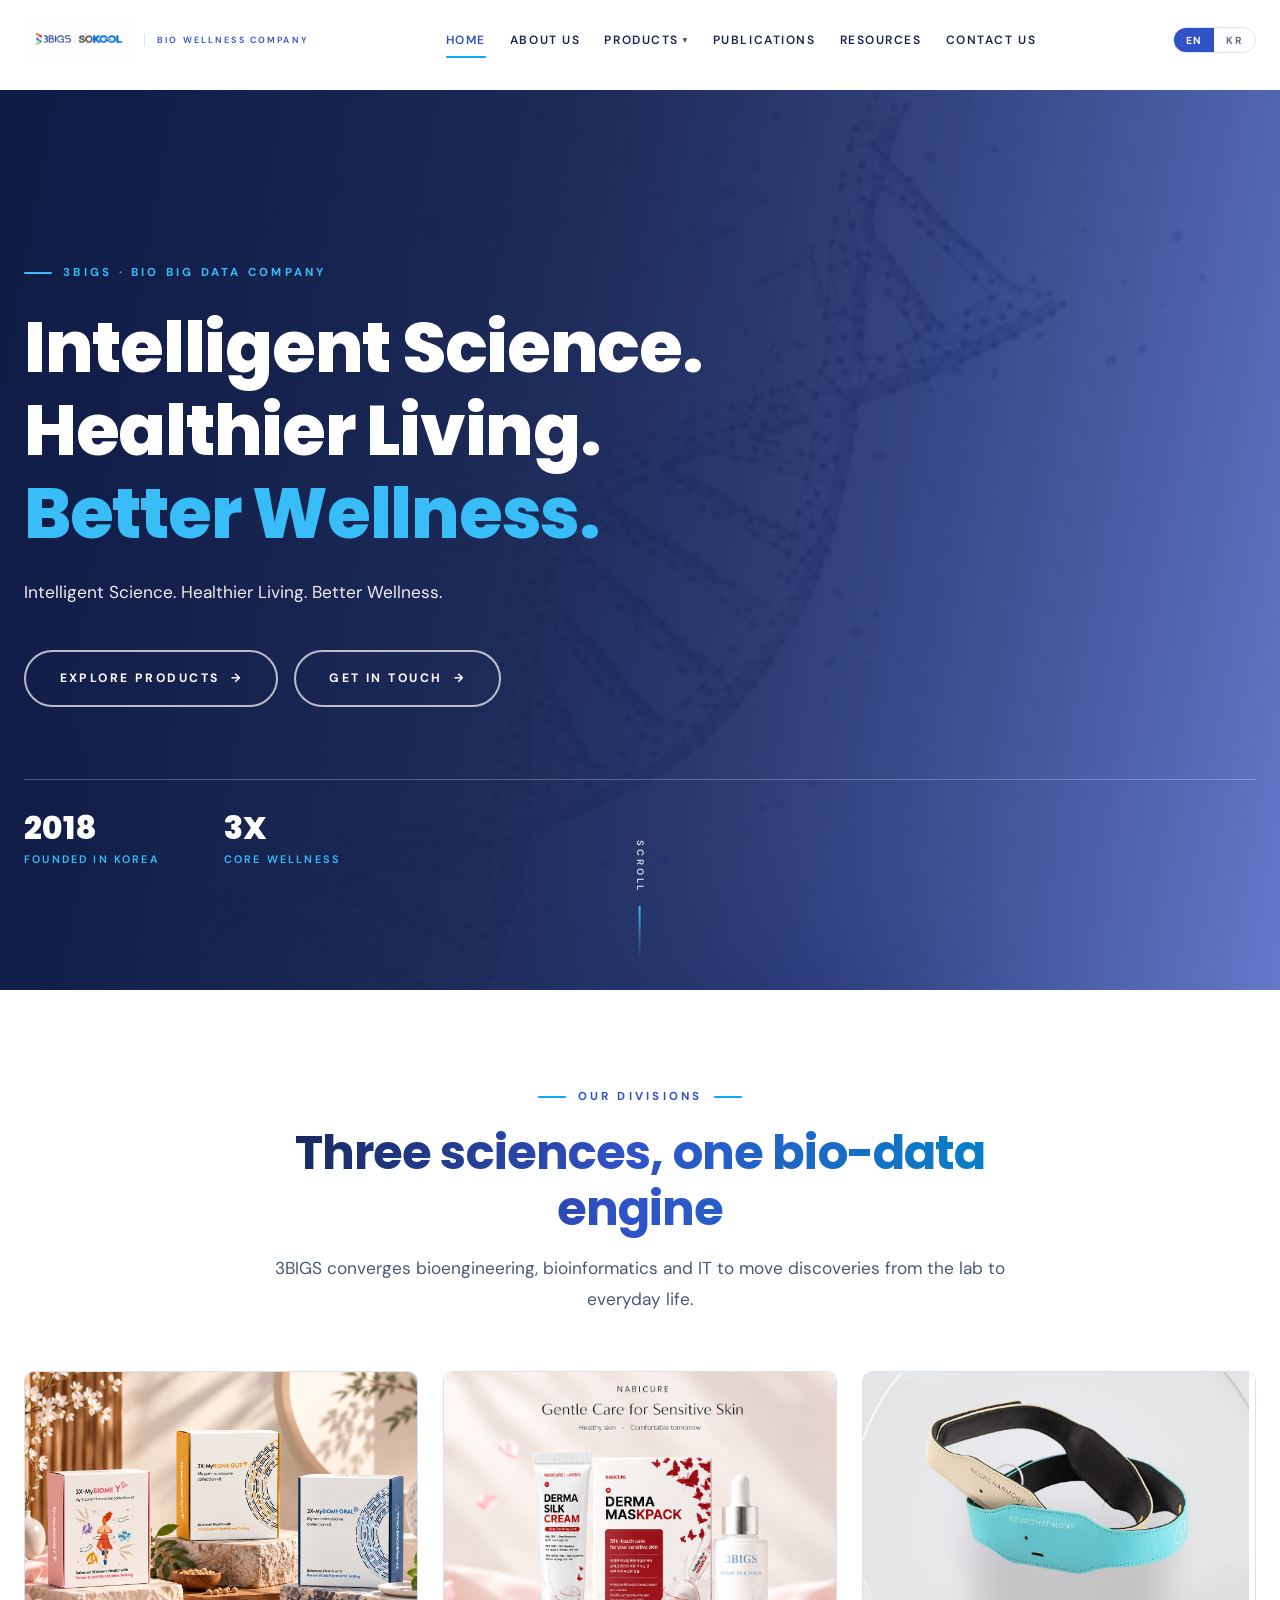
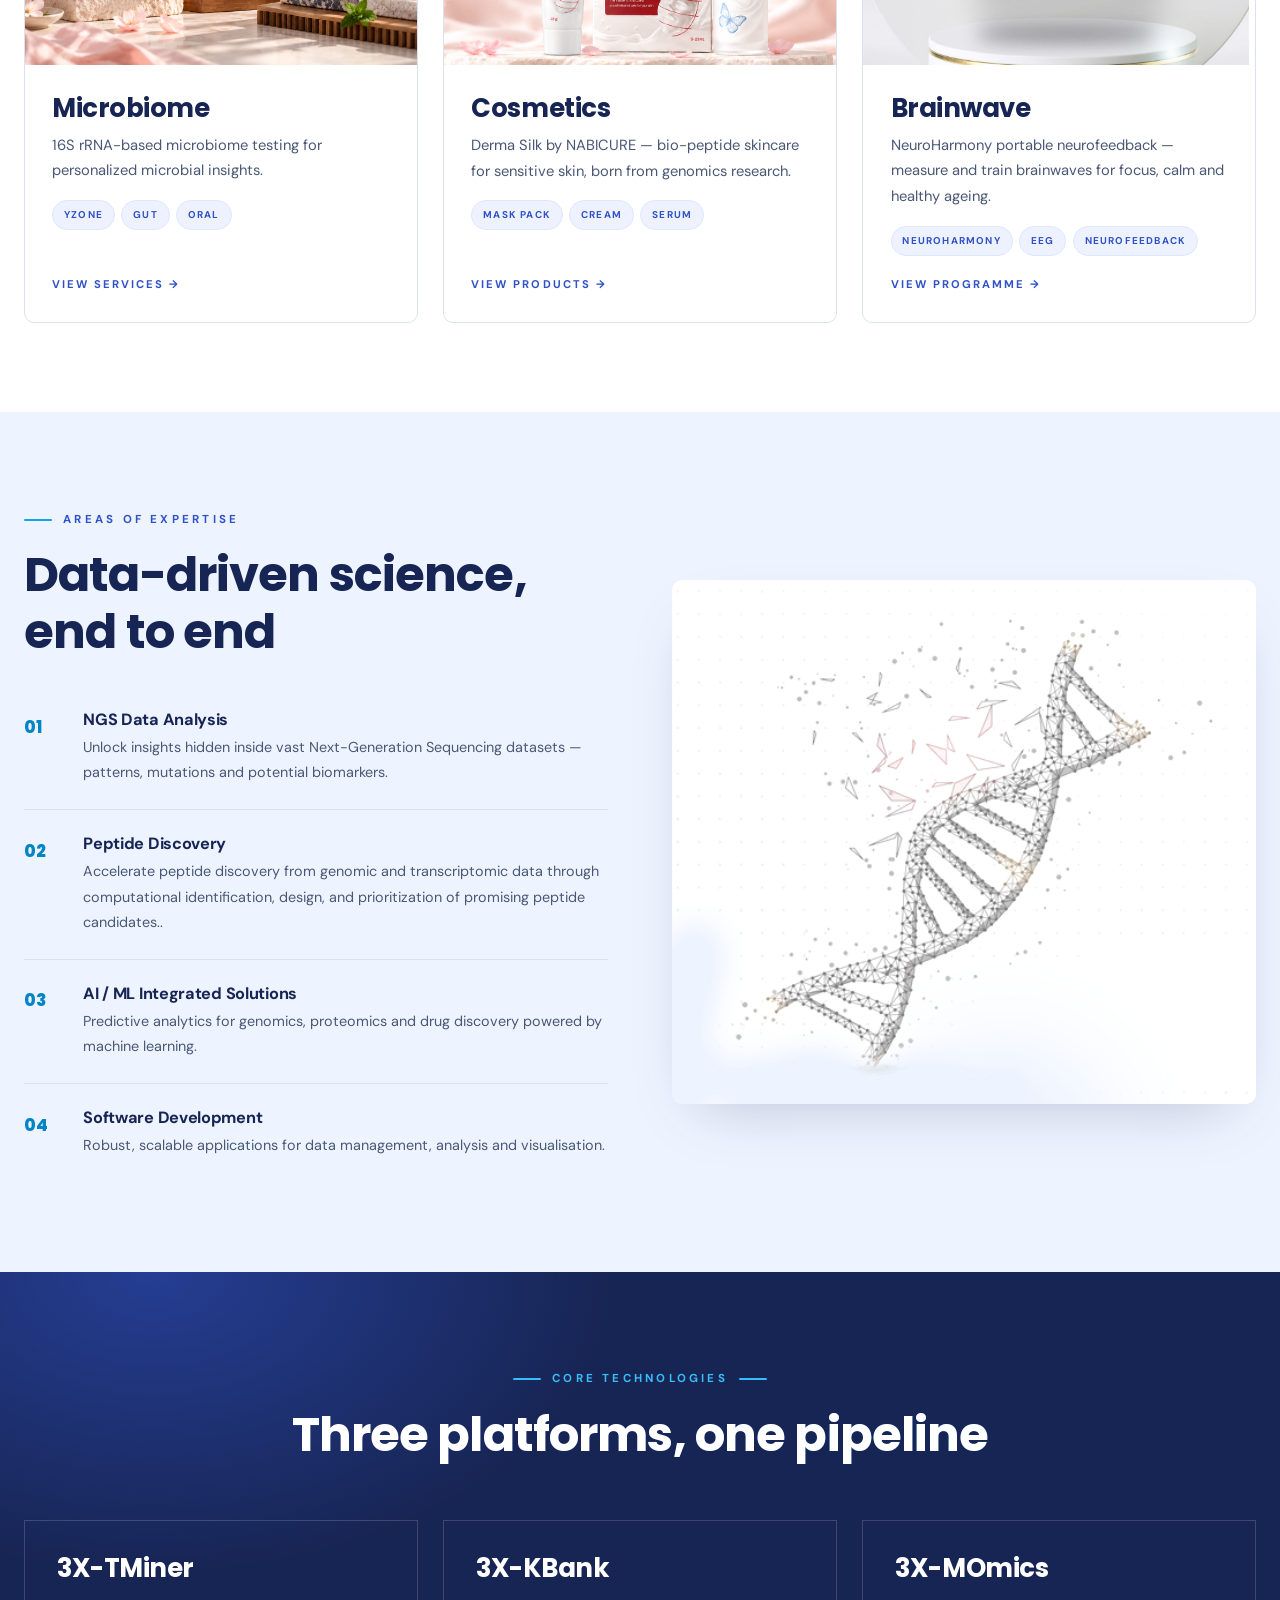
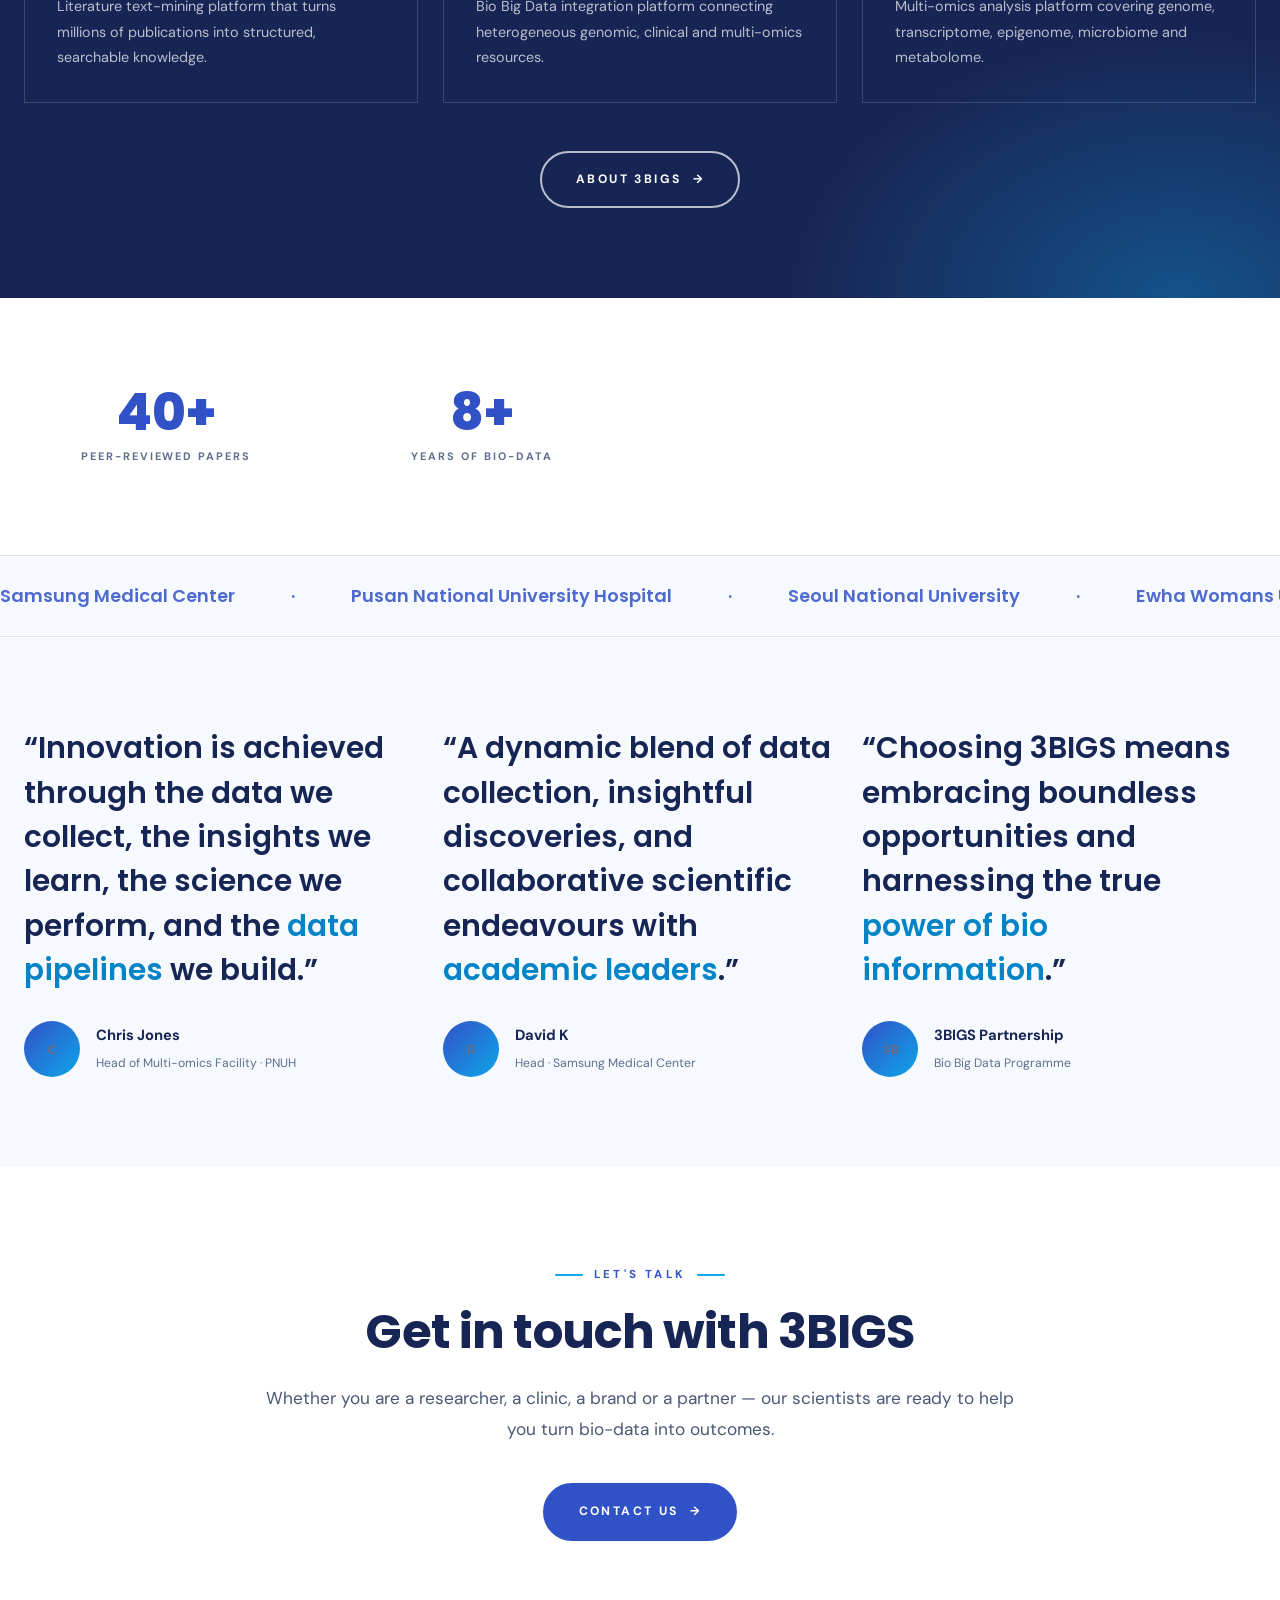
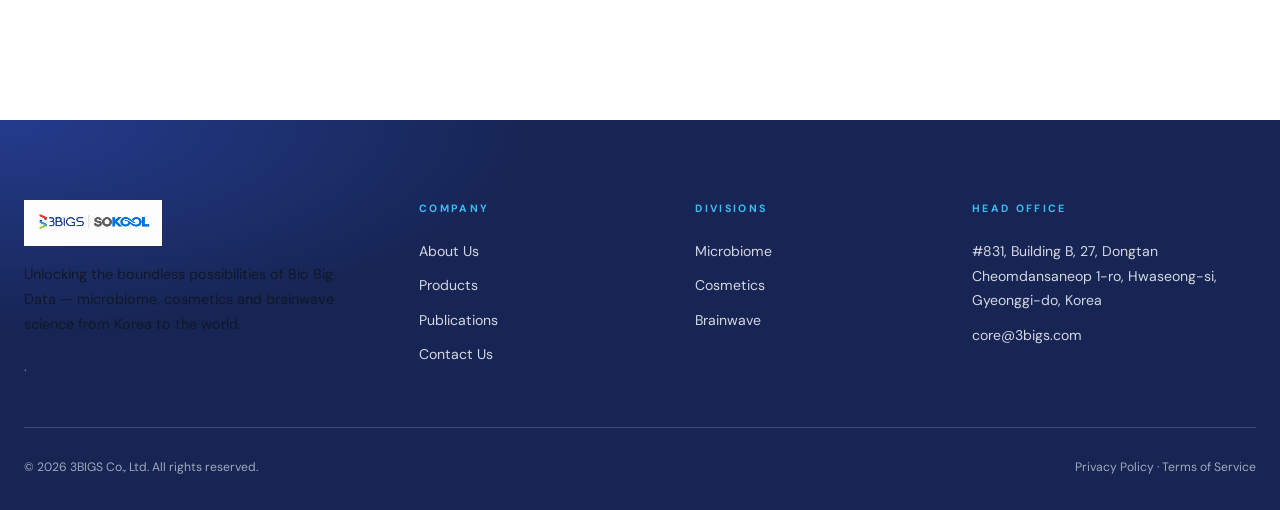
==== commit 83359e76: "Add files via upload" ====
--- a/index.html
+++ b/index.html
@@ -640,7 +640,7 @@
       </div>
       <div class="hero-meta">
         <div><b>2018</b><span data-en="Founded in Korea" data-kr="한국 설립">Founded in Korea</span></div>
-        <div><b>3X</b><span data-en="Core platforms" data-kr="핵심 플랫폼">Core Wellness</span></div>
+        <div><b>3X</b><span data-en="Core Wellness" data-kr="핵심 플랫폼">Core Wellness</span></div>
       </div>
     </div>
     <div class="scroll-hint">Scroll</div>
@@ -736,9 +736,7 @@
   <section>
     <div class="wrap">
       <div class="stats">
-        <div class="stat rv"><b data-count="20" data-suffix="+">0</b><span data-en="Doctoral experts" data-kr="박사급 전문가">Doctoral experts</span></div>
         <div class="stat rv"><b data-count="40" data-suffix="+">0</b><span data-en="Peer-reviewed papers" data-kr="SCI 논문">Peer-reviewed papers</span></div>
-        <div class="stat rv"><b data-count="2" data-suffix="">0</b><span data-en="Offices · KR · PH" data-kr="오피스 · 한국 · 필리핀인">Offices · KR · PH</span></div>
         <div class="stat rv"><b data-count="8" data-suffix="+">0</b><span data-en="Years of bio-data" data-kr="바이오데이터 경력">Years of bio-data</span></div>
       </div>
     </div>
@@ -2217,7 +2215,7 @@
 	  <div class="office rv">
         <div class="co">Partner · Philippines</div>
         <h4>Triohealix</h4>
-        <p>#XXXX <br>Philippines</p>
+        <p>#17, Santo Niño Marikina City, Metro Manila <br>Philippines</p>
        </div>
     </div>
   </section>
@@ -2398,7 +2396,7 @@
       var txt = el.getAttribute(lang === 'kr' ? 'data-kr' : 'data-en');
       if(txt == null) return;
       if(el.tagName === 'H1' && el.closest('.hero') && lang === 'en'){
-        el.innerHTML = 'Unlocking the boundless possibilities of <em>Bio Big Data</em>';
+        el.innerHTML = 'Intelligent Science. Healthier Living. <em>Better Wellness.</em>';
         return;
       }
       el.textContent = txt;
